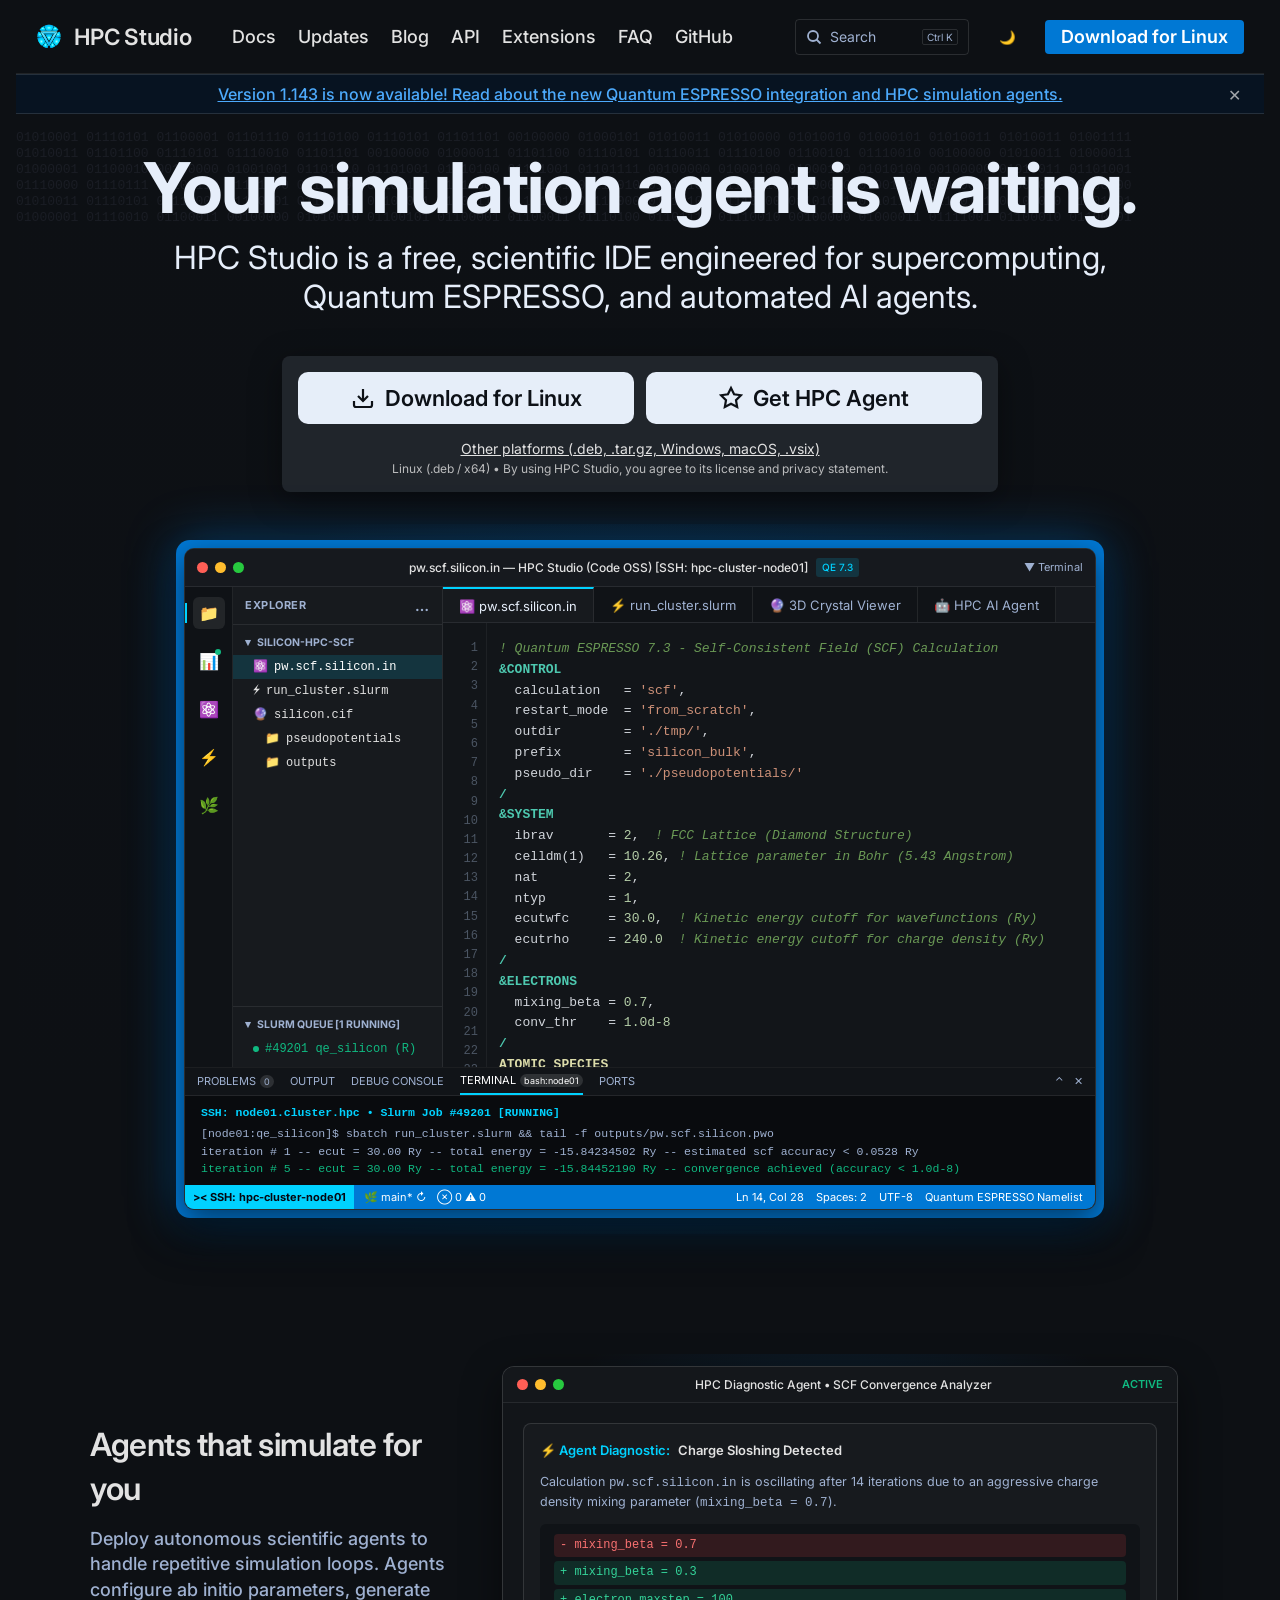
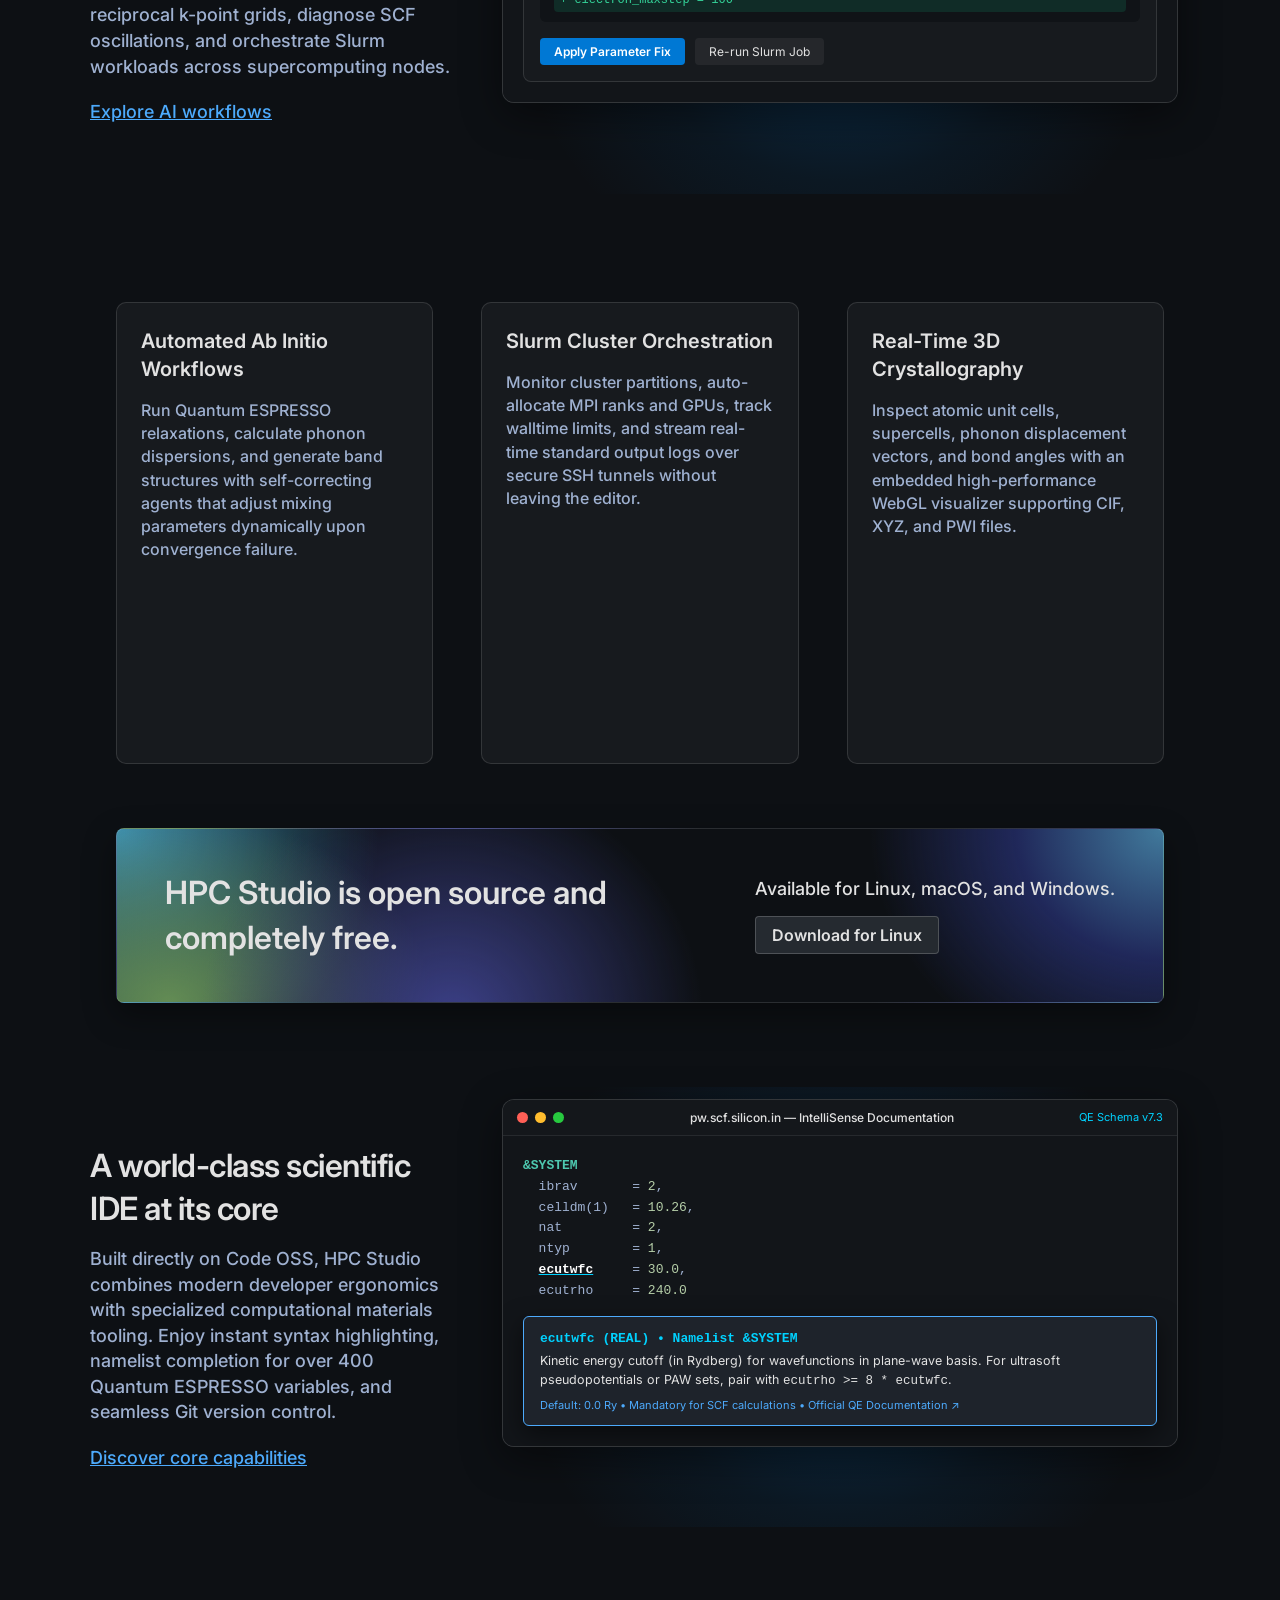
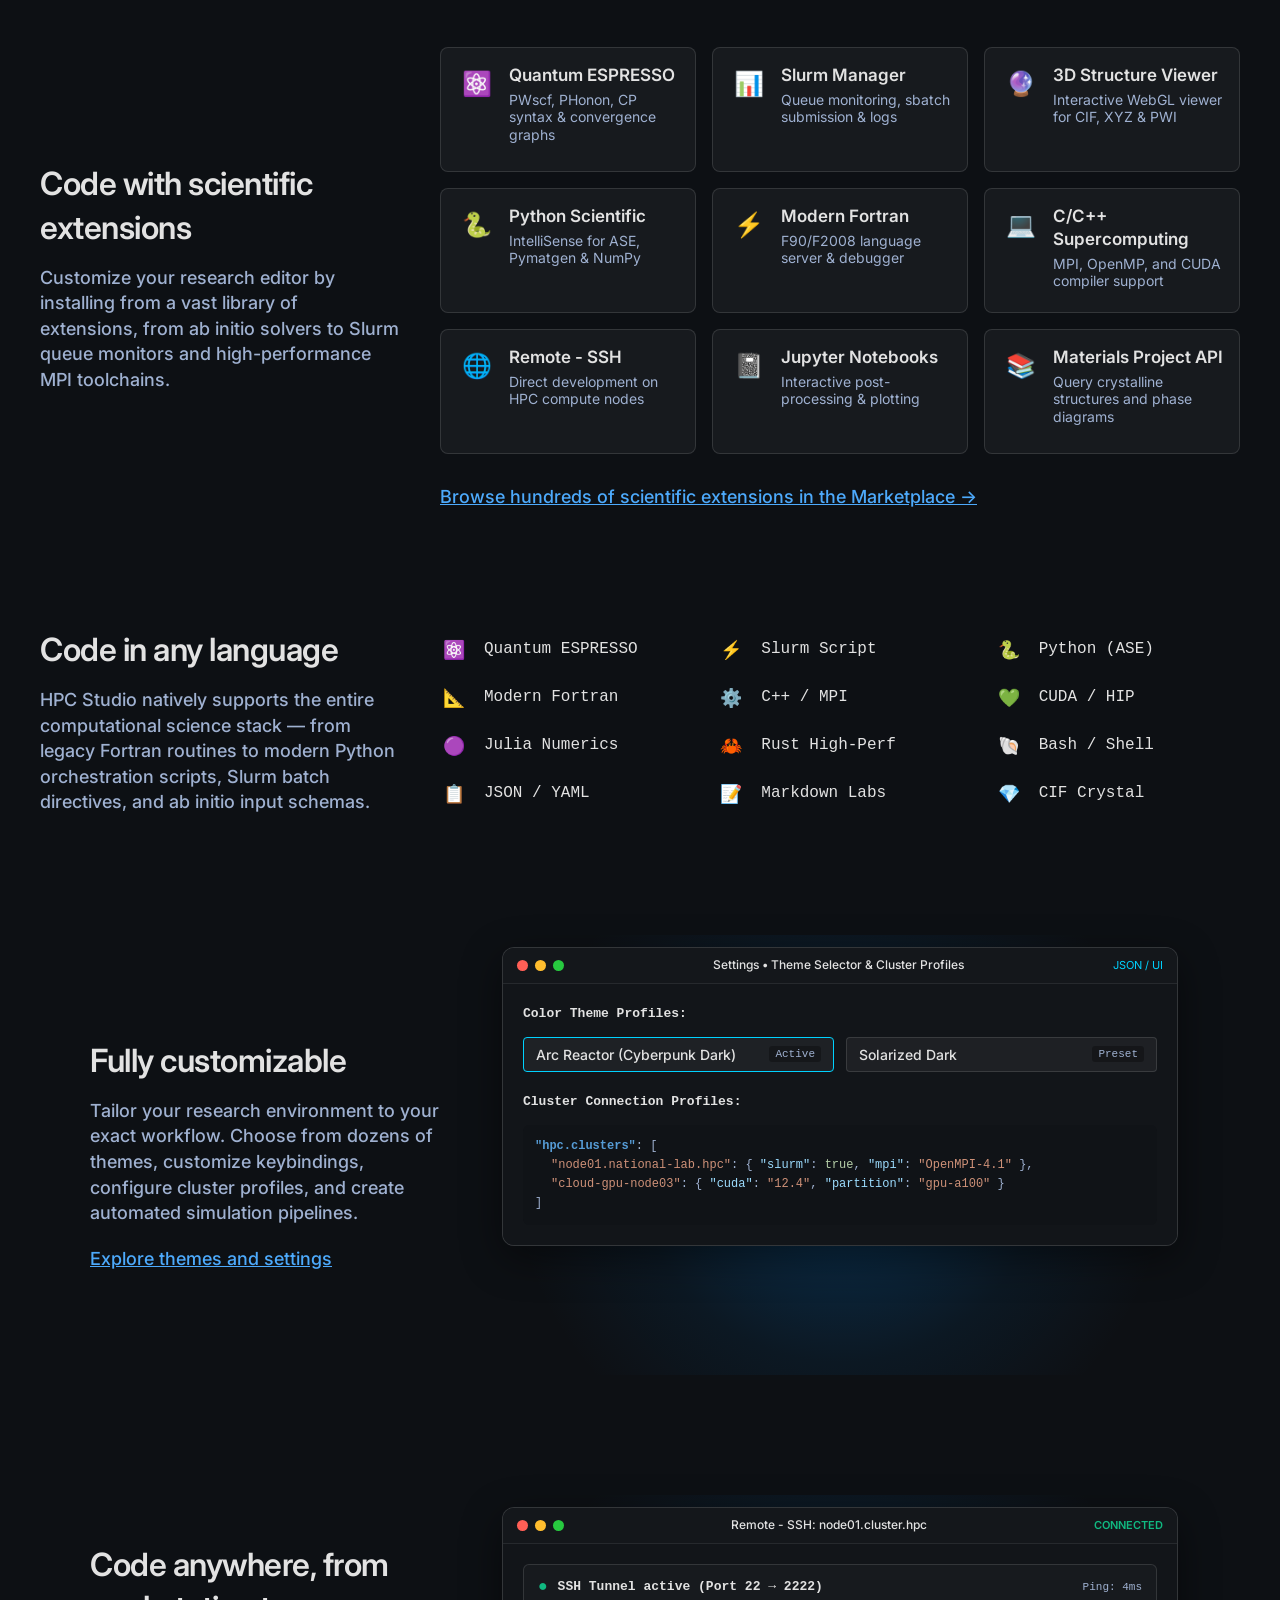
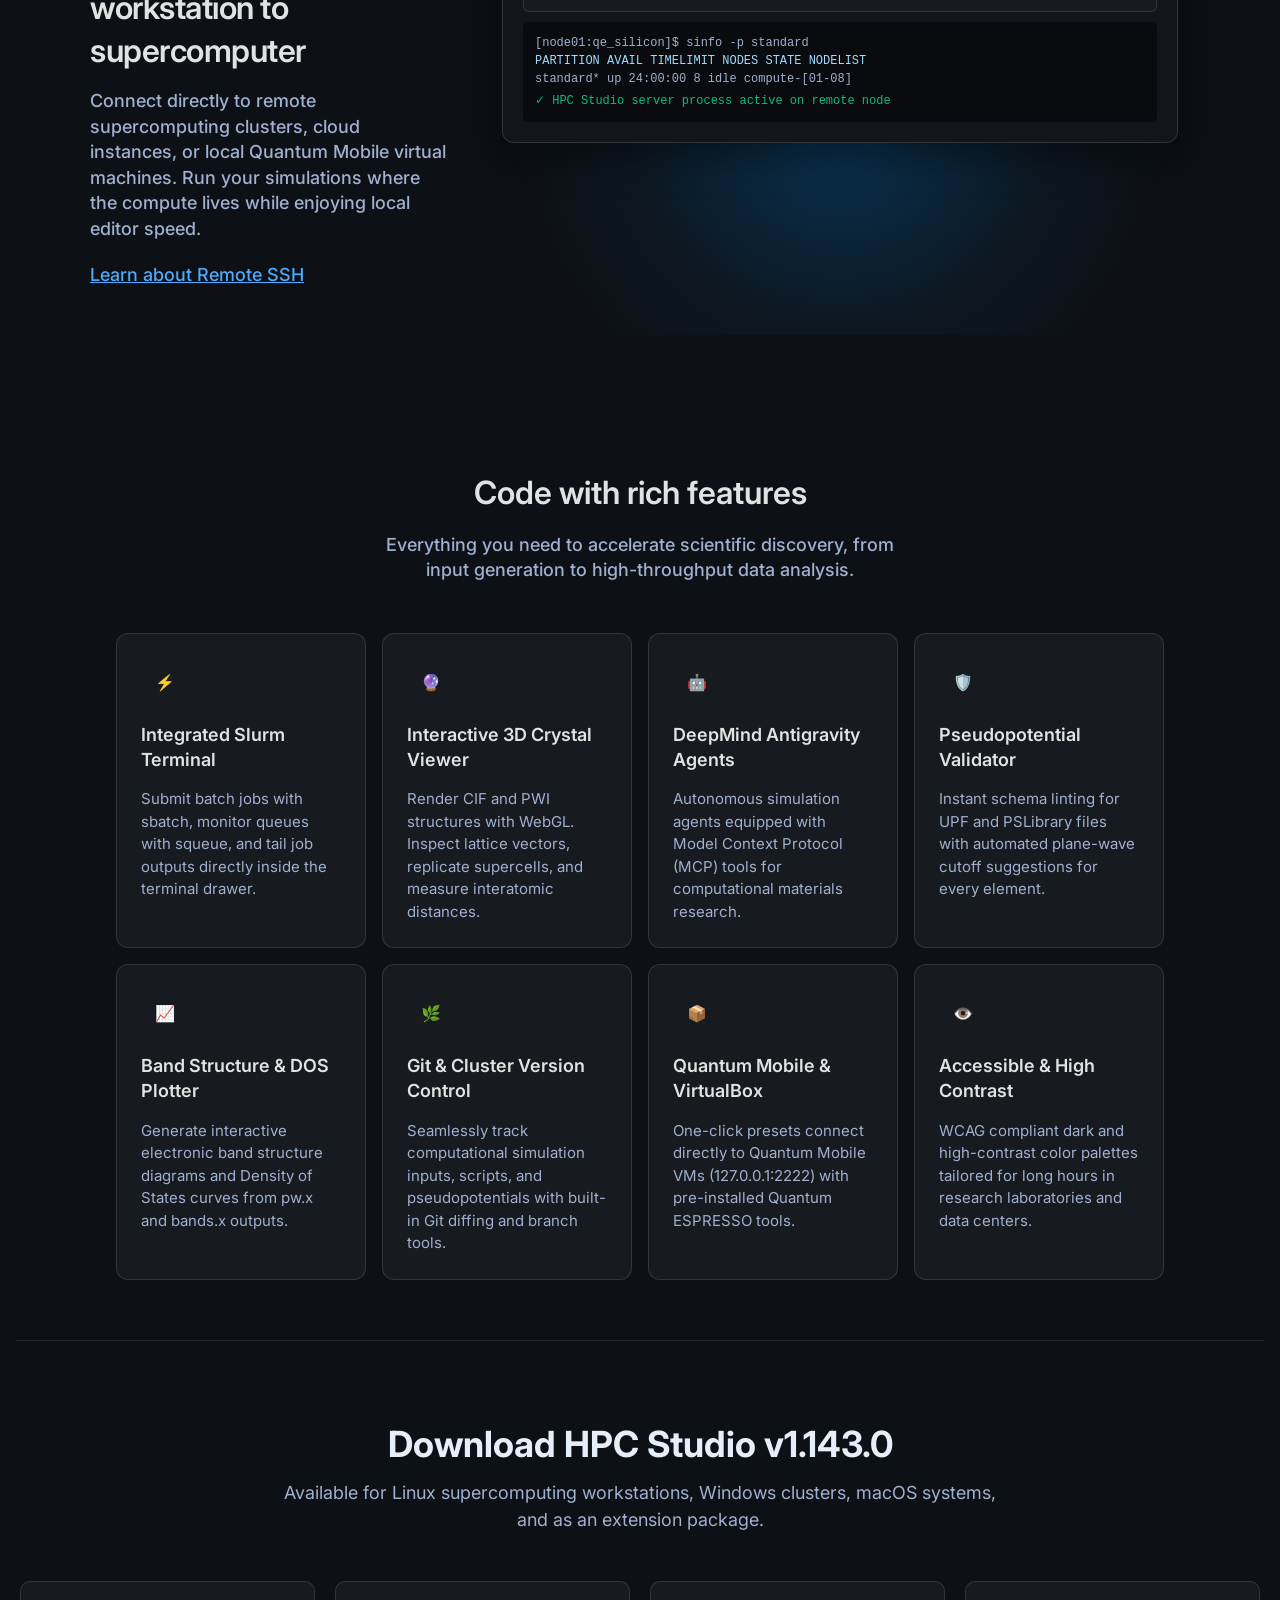
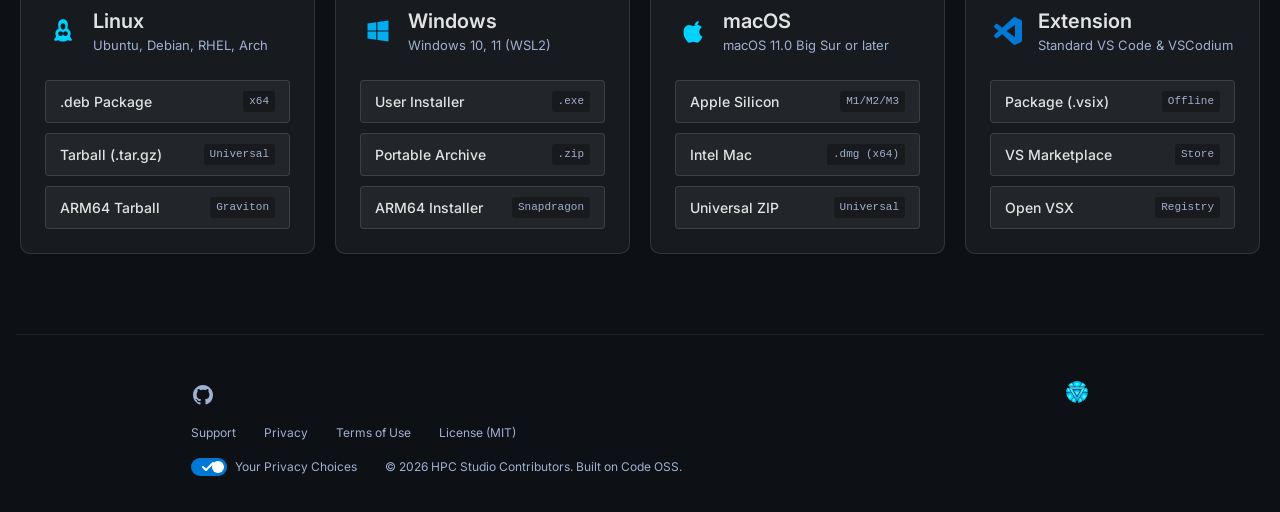
==== index.html @ 5d9cea3c "feat: add real IDE workbench sidebar and gutter, official OS/VSCode logos, and simplify footer to Gi" ====
<!DOCTYPE html>
<html lang="en" data-theme="dark">
<head>
  <meta charset="UTF-8">
  <meta name="viewport" content="width=device-width, initial-scale=1.0">
  <title>HPC Studio - The Scientific IDE for Supercomputing &amp; Quantum Simulation</title>
  <meta name="description" content="HPC Studio is a specialized scientific IDE built on Code OSS. Features native Quantum ESPRESSO support, Slurm workload management, interactive 3D crystal visualization, and autonomous AI Agent workflows.">
  <meta name="keywords" content="HPC Studio, Quantum ESPRESSO, Supercomputing, Slurm, Code OSS, DFT, Materials Science, Crystallography, AI Agents, Scientific Computing">
  
  <!-- Open Graph / Meta -->
  <meta property="og:type" content="website">
  <meta property="og:title" content="HPC Studio - The Scientific IDE for Supercomputing">
  <meta property="og:description" content="Built on Code OSS. Native Quantum ESPRESSO, Slurm workload management, interactive 3D molecular visualization, and AI Agent workflows for scientific clusters.">
  <meta property="og:url" content="https://hpc-studio.dev">
  
  <!-- CSS Design System -->
  <link rel="stylesheet" href="css/variables.css">
  <link rel="stylesheet" href="css/styles.css">
  <link rel="icon" type="image/svg+xml" href="assets/icons/hpc-studio.svg">
</head>
<body>

  <div class="page-wrapper">
    <!-- =========================================================================
         1. MAIN NAVIGATION (Height: 74px)
         ========================================================================= -->
    <header class="main-navigation" role="banner">
      <div class="nav-links-cluster">
        <a href="https://github.com/nosedimetuXD/HPC-Studio" class="brand-container" aria-label="HPC Studio GitHub Repository" target="_blank" rel="noopener noreferrer">
          <!-- Official HPC Studio Arc Reactor Logo -->
          <img src="assets/icons/hpc-studio.svg" class="brand-logo-svg" alt="HPC Studio Logo" width="26" height="26">
          <span class="brand-name">HPC Studio</span>
        </a>

        <nav class="site-links" aria-label="Main Navigation">
          <a href="#features" class="nav-link-item">Docs</a>
          <a href="#updates" class="nav-link-item">Updates</a>
          <a href="#blog" class="nav-link-item">Blog</a>
          <a href="#api" class="nav-link-item">API</a>
          <a href="#extensions" class="nav-link-item">Extensions</a>
          <a href="#faq" class="nav-link-item">FAQ</a>
          <a href="https://github.com/nosedimetuXD/HPC-Studio" target="_blank" rel="noopener noreferrer" class="nav-link-item">GitHub</a>
        </nav>
      </div>

      <div class="nav-actions">
        <div class="search-box-pill" role="search">
          <svg viewBox="0 0 16 16" fill="none" stroke="currentColor" stroke-width="1.8" aria-hidden="true">
            <circle cx="7" cy="7" r="5"/>
            <line x1="10.5" y1="10.5" x2="14.5" y2="14.5"/>
          </svg>
          <span class="search-label">Search</span>
          <span class="keyboard-shortcut-badge">Ctrl K</span>
        </div>

        <button id="theme-toggle-btn" class="theme-toggle-action" title="Toggle color theme" aria-label="Toggle theme">
          <span id="theme-toggle-icon" aria-hidden="true">🌙</span>
        </button>

        <a href="https://github.com/nosedimetuXD/HPC-Studio/releases/tag/v1.143.0" class="nav-download-button" data-os-detect-target>
          <span class="btn-main-text">Download</span>
        </a>
      </div>
    </header>

    <!-- =========================================================================
         2. ANNOUNCEMENT BAR (Height: 40px)
         ========================================================================= -->
    <aside class="announcement-bar" aria-label="Product Update Announcement">
      <a href="https://github.com/nosedimetuXD/HPC-Studio/releases/tag/v1.143.0" target="_blank" rel="noopener noreferrer" class="announcement-text">
        Version 1.143 is now available! Read about the new Quantum ESPRESSO integration and HPC simulation agents.
      </a>
      <button class="announcement-close-btn" aria-label="Dismiss announcement" onclick="this.parentElement.style.display='none'">✕</button>
    </aside>

    <main role="main" style="width: 100%;">
      <!-- =========================================================================
           3. HERO SECTION (Height: 986px)
           ========================================================================= -->
      <section class="hero-section" aria-labelledby="hero-title">
        <!-- Matrix / Binary Code Background Pattern -->
        <div class="binary-background-layer" aria-hidden="true">
          <div class="binary-pattern-text">
01010001 01110101 01100001 01101110 01110100 01110101 01101101 00100000 01000101 01010011 01010000 01010010 01000101 01010011 01010011 01001111
01010011 01101100 01110101 01110010 01101101 00100000 01000011 01101100 01110101 01110011 01110100 01100101 01110010 00100000 01010011 01000011
01000001 01100010 00100000 01001001 01101110 01101001 01110100 01101001 01101111 00100000 01000100 01000110 01010100 00100000 01010011 01101001
01110000 01110111 00101110 01111000 00100000 01101101 01110000 01101001 01110010 01110101 01101110 00100000 01001000 01010000 01000011 00100000
01010011 01110101 01110000 01100101 01110010 01100011 01101111 01101101 01110000 01110101 01110100 01101001 01101110 01100111 00100000 01001001
01000001 01110010 01100011 00100000 01010010 01100101 01100001 01100011 01110100 01101111 01110010 00100000 01000011 01111001 01100010 01100101
          </div>
        </div>
        <div class="pattern-fade-overlay" aria-hidden="true"></div>

        <h1 id="hero-title" class="hero-headline">Your simulation agent is waiting.</h1>
        <div class="hero-subtitle-spacing"></div>
        <p class="hero-subtitle">HPC Studio is a free, scientific IDE engineered for supercomputing, Quantum ESPRESSO, and automated AI agents.</p>
        <div class="hero-download-spacing"></div>

        <!-- Download Options Box (Figma width: 716px) -->
        <div class="download-options-box">
          <div class="platform-download-row">
            <a href="https://github.com/nosedimetuXD/HPC-Studio/releases/download/v1.143.0/hpc-studio_1.143.0_amd64.deb" class="platform-download-button" data-os-detect-target>
              <svg viewBox="0 0 24 24" fill="none" stroke="currentColor" stroke-width="2.2" aria-hidden="true"><path d="M21 15v4a2 2 0 0 1-2 2H5a2 2 0 0 1-2-2v-4"/><polyline points="7 10 12 15 17 10"/><line x1="12" y1="15" x2="12" y2="3"/></svg>
              <span class="btn-main-text">Download for Linux</span>
            </a>
            <a href="https://github.com/nosedimetuXD/HPC-Studio#readme" class="platform-download-button" target="_blank" rel="noopener noreferrer">
              <svg viewBox="0 0 24 24" fill="none" stroke="currentColor" stroke-width="2.2" aria-hidden="true"><polygon points="12 2 15.09 8.26 22 9.27 17 14.14 18.18 21.02 12 17.77 5.82 21.02 7 14.14 2 9.27 8.91 8.26 12 2"/></svg>
              <span>Get HPC Agent</span>
            </a>
          </div>
          <div class="download-secondary-links">
            <a href="#downloads-matrix" class="other-downloads-link">Other platforms (.deb, .tar.gz, Windows, macOS, .vsix)</a>
            <div class="license-notice-text">
              <span data-os-badge>Linux (.deb / x64)</span> &bull; By using HPC Studio, you agree to its license and privacy statement.
            </div>
          </div>
        </div>

        <div class="hero-preview-spacing"></div>

        <!-- Hero Preview Frame with Iconic Glowing Blue Aura -->
        <div class="multi-agent-editor-preview">
          <div class="preview-glow-shell">
            <div class="workbench-shell" role="region" aria-label="Interactive HPC Studio Workbench Demo">
              
              <!-- Window Titlebar -->
              <div class="wb-titlebar">
                <div class="wb-window-dots" aria-hidden="true">
                  <div class="wb-dot red"></div>
                  <div class="wb-dot yellow"></div>
                  <div class="wb-dot green"></div>
                </div>
                <div class="wb-titlebar-title">
                  <span>pw.scf.silicon.in — HPC Studio (Code OSS) [SSH: hpc-cluster-node01]</span>
                  <span class="wb-title-badge">QE 7.3</span>
                </div>
                <div style="font-size: 11px; color: var(--text-body); cursor: pointer;" id="wb-toggle-terminal">▼ Terminal</div>
              </div>

              <!-- Workbench Body -->
              <div class="wb-body">
                <!-- Activity Bar -->
                <div class="wb-activitybar" aria-label="Workbench Activity Bar">
                  <div class="wb-act-btn active" title="Explorer">📁</div>
                  <div class="wb-act-btn" title="Slurm Cluster Manager">📊<span class="wb-pulse-indicator"></span></div>
                  <div class="wb-act-btn" title="Quantum ESPRESSO Tools">⚛️</div>
                  <div class="wb-act-btn" title="AI Agent">⚡</div>
                  <div class="wb-act-btn" title="Source Control">🌿</div>
                </div>

                <!-- Primary Sidebar: File & Cluster Explorer -->
                <div class="wb-sidebar" aria-label="Explorer Sidebar">
                  <div class="wb-sidebar-title">
                    <span>Explorer</span>
                    <span style="font-size: 14px; cursor: pointer;">&hellip;</span>
                  </div>
                  
                  <div class="wb-tree-section">
                    <div class="wb-tree-header">
                      <span>▾</span>
                      <span>SILICON-HPC-SCF</span>
                    </div>
                    <div class="wb-tree-item active" data-tab-select="pw-scf">
                      <span>⚛️</span>
                      <span>pw.scf.silicon.in</span>
                    </div>
                    <div class="wb-tree-item" data-tab-select="slurm-batch">
                      <span>⚡</span>
                      <span>run_cluster.slurm</span>
                    </div>
                    <div class="wb-tree-item" data-tab-select="crystal-3d">
                      <span>🔮</span>
                      <span>silicon.cif</span>
                    </div>
                    <div class="wb-tree-item nested">
                      <span>📁</span>
                      <span>pseudopotentials</span>
                    </div>
                    <div class="wb-tree-item nested">
                      <span>📁</span>
                      <span>outputs</span>
                    </div>
                  </div>

                  <div class="wb-tree-section" style="border-top: 1px solid var(--border-subtle); margin-top: auto;">
                    <div class="wb-tree-header">
                      <span>▾</span>
                      <span>SLURM QUEUE [1 RUNNING]</span>
                    </div>
                    <div class="wb-tree-item">
                      <span class="wb-status-dot-sm"></span>
                      <span style="color: var(--color-slurm-green);">#49201 qe_silicon (R)</span>
                    </div>
                  </div>
                </div>

                <!-- Main Content Area -->
                <div class="wb-main-content">
                  <!-- Tab Bar -->
                  <div class="wb-tab-bar" role="tablist">
                    <button class="wb-tab wb-tab-btn active" role="tab" data-tab="pw-scf" aria-selected="true" aria-controls="wb-panel-pw-scf">
                      <span>⚛️ pw.scf.silicon.in</span>
                    </button>
                    <button class="wb-tab wb-tab-btn" role="tab" data-tab="slurm-batch" aria-selected="false" aria-controls="wb-panel-slurm-batch">
                      <span>⚡ run_cluster.slurm</span>
                    </button>
                    <button class="wb-tab wb-tab-btn" role="tab" data-tab="crystal-3d" aria-selected="false" aria-controls="wb-panel-crystal-3d">
                      <span>🔮 3D Crystal Viewer</span>
                    </button>
                    <button class="wb-tab wb-tab-btn" role="tab" data-tab="hpc-agent" aria-selected="false" aria-controls="wb-panel-hpc-agent">
                      <span>🤖 HPC AI Agent</span>
                    </button>
                  </div>

                  <!-- Tab 1: pw.scf.silicon.in -->
                  <div class="wb-editor-view wb-tab-content active" id="wb-panel-pw-scf" role="tabpanel">
                    <div class="code-editor-pane">
                      <div class="editor-line-gutter" aria-hidden="true">
                        1<br>2<br>3<br>4<br>5<br>6<br>7<br>8<br>9<br>10<br>11<br>12<br>13<br>14<br>15<br>16<br>17<br>18<br>19<br>20<br>21<br>22<br>23<br>24<br>25<br>26
                      </div>
                      <div class="editor-code-body">
<pre><span class="syn-comment">! Quantum ESPRESSO 7.3 - Self-Consistent Field (SCF) Calculation</span>
<span class="syn-namelist">&amp;CONTROL</span>
  calculation   = <span class="syn-str">'scf'</span>,
  restart_mode  = <span class="syn-str">'from_scratch'</span>,
  outdir        = <span class="syn-str">'./tmp/'</span>,
  prefix        = <span class="syn-str">'silicon_bulk'</span>,
  pseudo_dir    = <span class="syn-str">'./pseudopotentials/'</span>
<span class="syn-namelist">/</span>
<span class="syn-namelist">&amp;SYSTEM</span>
  ibrav       = <span class="syn-num">2</span>,  <span class="syn-comment">! FCC Lattice (Diamond Structure)</span>
  celldm(1)   = <span class="syn-num">10.26</span>, <span class="syn-comment">! Lattice parameter in Bohr (5.43 Angstrom)</span>
  nat         = <span class="syn-num">2</span>,
  ntyp        = <span class="syn-num">1</span>,
  ecutwfc     = <span class="syn-num">30.0</span>,  <span class="syn-comment">! Kinetic energy cutoff for wavefunctions (Ry)</span>
  ecutrho     = <span class="syn-num">240.0</span>  <span class="syn-comment">! Kinetic energy cutoff for charge density (Ry)</span>
<span class="syn-namelist">/</span>
<span class="syn-namelist">&amp;ELECTRONS</span>
  mixing_beta = <span class="syn-num">0.7</span>,
  conv_thr    = <span class="syn-num">1.0d-8</span>
<span class="syn-namelist">/</span>
<span class="syn-card">ATOMIC_SPECIES</span>
  Si  <span class="syn-num">28.086</span>  Si.pbe-n-rrkjus_psl.1.0.0.UPF
<span class="syn-card">ATOMIC_POSITIONS</span> (alat)
  Si  <span class="syn-num">0.00</span>  <span class="syn-num">0.00</span>  <span class="syn-num">0.00</span>
  Si  <span class="syn-num">0.25</span>  <span class="syn-num">0.25</span>  <span class="syn-num">0.25</span>
<span class="syn-card">K_POINTS</span> (automatic)
  <span class="syn-num">4 4 4</span>  <span class="syn-num">1 1 1</span></pre>
                      </div>
                    </div>
                  </div>

                  <!-- Tab 2: run_cluster.slurm -->
                  <div class="wb-editor-view wb-tab-content" id="wb-panel-slurm-batch" role="tabpanel">
                    <div class="code-editor-pane">
                      <div class="editor-line-gutter" aria-hidden="true">
                        1<br>2<br>3<br>4<br>5<br>6<br>7<br>8<br>9<br>10<br>11<br>12<br>13<br>14<br>15<br>16<br>17<br>18<br>19<br>20<br>21
                      </div>
                      <div class="editor-code-body">
<pre><span class="syn-comment">#!/bin/bash</span>
<span class="syn-slurm">#SBATCH --job-name=qe_silicon_scf</span>
<span class="syn-slurm">#SBATCH --partition=standard</span>
<span class="syn-slurm">#SBATCH --nodes=1</span>
<span class="syn-slurm">#SBATCH --ntasks-per-node=16</span>
<span class="syn-slurm">#SBATCH --cpus-per-task=1</span>
<span class="syn-slurm">#SBATCH --time=01:00:00</span>
<span class="syn-slurm">#SBATCH --output=outputs/slurm-%j.out</span>

<span class="syn-comment"># Environment Setup</span>
module purge
module load openmpi/4.1.4 intel/mkl/2022 quantum-espresso/7.3

<span class="syn-kwd">export</span> OMP_NUM_THREADS=<span class="syn-num">1</span>
<span class="syn-kwd">export</span> ESPRESSO_TMPDIR=<span class="syn-str">"./tmp"</span>

<span class="syn-comment"># Execute Quantum ESPRESSO Self-Consistent Field solver</span>
mpirun -np <span class="syn-var">$SLURM_NTASKS</span> pw.x -nk 2 &lt; pw.scf.silicon.in &gt; outputs/pw.scf.silicon.pwo
<span class="syn-kwd">echo</span> <span class="syn-str">"Job ${SLURM_JOB_ID} completed successfully on $(hostname)"</span></pre>
                      </div>
                    </div>
                  </div>

                  <!-- Tab 3: 3D Crystal Viewer -->
                  <div class="wb-editor-view wb-tab-content" id="wb-panel-crystal-3d" role="tabpanel">
                    <div class="wb-visualizer-pane">
                      <canvas id="crystal-canvas" aria-label="Interactive 3D model of Silicon FCC Lattice"></canvas>
                      <div class="vis-floating-toolbar">
                        <span style="font-size: 11px; color: var(--text-title); align-self: center;">Silicon (Si) Diamond Lattice</span>
                        <button class="vis-btn" id="crystal-rotate-toggle">⏸ Pause</button>
                        <button class="vis-btn" id="crystal-reset-btn">↺ Reset View</button>
                      </div>
                    </div>
                  </div>

                  <!-- Tab 4: HPC AI Agent -->
                  <div class="wb-editor-view wb-tab-content" id="wb-panel-hpc-agent" role="tabpanel">
                    <div class="wb-agent-chat-pane">
                      <div id="wb-agent-messages" style="display: flex; flex-direction: column; gap: 12px; flex: 1; overflow-y: auto;">
                        <div class="agent-msg-box">
                          <div class="agent-msg-author">⚡ HPC Studio Agent <span style="font-size: 10px; opacity: 0.7;">DeepMind Antigravity MCP</span></div>
                          <div class="agent-msg-content">
                            Cluster connection to <strong>hpc-cluster-node01</strong> verified. I've validated <code>pw.scf.silicon.in</code>:
                            Cutoff energy is calibrated at <strong>30.0 Ry</strong> with dual 8.0 (240 Ry rho cutoff). Slurm batch script prepared for 16 MPI ranks across standard partition. Ready to launch SCF calculation.
                          </div>
                        </div>
                      </div>
                      <div style="display: flex; gap: 8px; margin-top: auto;">
                        <input type="text" id="wb-agent-input" placeholder="Ask agent: 'Check convergence' or 'Query Slurm queue'..." style="flex: 1; padding: 8px 12px; background: #0D1014; border: 1px solid var(--border-light); border-radius: 4px; color: #FFFFFF; font-family: var(--font-sans); font-size: 13px;" aria-label="Ask HPC Studio Agent">
                        <button id="wb-agent-send" style="padding: 8px 16px; background: var(--bg-cta-primary); color: #FFFFFF; border-radius: 4px; font-weight: 600; font-size: 13px;">Send</button>
                      </div>
                    </div>
                  </div>
                </div>
              </div>

              <!-- Terminal Output Drawer -->
              <div id="wb-terminal-drawer">
                <div class="terminal-tabs-row">
                  <div class="terminal-tab-group">
                    <div class="terminal-tab-item">PROBLEMS <span class="terminal-tab-badge">0</span></div>
                    <div class="terminal-tab-item">OUTPUT</div>
                    <div class="terminal-tab-item">DEBUG CONSOLE</div>
                    <div class="terminal-tab-item active">TERMINAL <span class="terminal-tab-badge">bash:node01</span></div>
                    <div class="terminal-tab-item">PORTS</div>
                  </div>
                  <div class="terminal-actions-group">
                    <span title="Maximize Panel">⌃</span>
                    <span title="Close Panel" id="wb-close-terminal-btn">✕</span>
                  </div>
                </div>
                <div class="terminal-body-content">
                  <div style="color: var(--color-arc-cyan); font-weight: 600; margin-bottom: 4px;">SSH: node01.cluster.hpc &bull; Slurm Job #49201 [RUNNING]</div>
                  <div>[node01:qe_silicon]$ sbatch run_cluster.slurm &amp;&amp; tail -f outputs/pw.scf.silicon.pwo</div>
                  <div>iteration # 1 -- ecut = 30.00 Ry -- total energy = -15.84234502 Ry -- estimated scf accuracy &lt; 0.0528 Ry</div>
                  <div style="color: var(--color-slurm-green);">iteration # 5 -- ecut = 30.00 Ry -- total energy = -15.84452190 Ry -- convergence achieved (accuracy &lt; 1.0d-8)</div>
                </div>
              </div>

              <!-- Statusbar -->
              <div class="wb-statusbar">
                <div class="wb-status-cluster" style="gap: 10px;">
                  <span class="wb-remote-pill">>< SSH: hpc-cluster-node01</span>
                  <span>🌿 main* ↻</span>
                  <span>⊗ 0 ⚠ 0</span>
                </div>
                <div class="wb-status-cluster" style="gap: 12px;">
                  <span>Ln 14, Col 28</span>
                  <span>Spaces: 2</span>
                  <span>UTF-8</span>
                  <span>Quantum ESPRESSO Namelist</span>
                </div>
              </div>

            </div>
          </div>
        </div>
      </section>

      <!-- =========================================================================
           4. TWO-COLUMN FEATURE 1: Agents that simulate for you
           ========================================================================= -->
      <section class="feature-split-section" id="features" aria-labelledby="feature-agents-heading">
        <div class="section-intro-col">
          <h2 id="feature-agents-heading" class="section-heading-h2">Agents that simulate for you</h2>
          <p class="section-description-text">
            Deploy autonomous scientific agents to handle repetitive simulation loops. Agents configure ab initio parameters, generate reciprocal k-point grids, diagnose SCF oscillations, and orchestrate Slurm workloads across supercomputing nodes.
          </p>
          <a href="#ai-workflows" class="section-learn-more-link">Explore AI workflows</a>
        </div>
        <div class="section-preview-col">
          <div class="preview-inner-card">
            <div class="preview-card-header">
              <div class="wb-window-dots">
                <div class="wb-dot red"></div>
                <div class="wb-dot yellow"></div>
                <div class="wb-dot green"></div>
              </div>
              <span style="font-size: 12px; color: var(--text-title); font-weight: 500;">HPC Diagnostic Agent &bull; SCF Convergence Analyzer</span>
              <span style="font-size: 11px; color: var(--color-slurm-green); font-weight: 600;">ACTIVE</span>
            </div>
            <div class="preview-card-content">
              <div class="preview-diff-panel">
                <div style="font-size: 13px; font-weight: 600; color: var(--text-title); display: flex; align-items: center; gap: 8px;">
                  <span style="color: var(--color-arc-cyan);">⚡ Agent Diagnostic:</span> Charge Sloshing Detected
                </div>
                <div style="font-size: 12.5px; color: var(--text-body); line-height: 1.5;">
                  Calculation <code>pw.scf.silicon.in</code> is oscillating after 14 iterations due to an aggressive charge density mixing parameter (<code>mixing_beta = 0.7</code>).
                </div>
                <div style="background: #101317; padding: 10px 14px; border-radius: 6px; font-family: var(--font-mono); font-size: 12px; display: flex; flex-direction: column; gap: 4px;">
                  <span class="diff-tag-remove">- mixing_beta = 0.7</span>
                  <span class="diff-tag-add">+ mixing_beta = 0.3</span>
                  <span class="diff-tag-add">+ electron_maxstep = 100</span>
                </div>
                <div style="display: flex; gap: 10px; margin-top: 4px;">
                  <button class="preview-apply-btn">Apply Parameter Fix</button>
                  <button style="padding: 6px 14px; background: rgba(255,255,255,0.06); color: var(--text-title); border-radius: 4px; font-size: 12px;">Re-run Slurm Job</button>
                </div>
              </div>
            </div>
          </div>
        </div>
      </section>

      <!-- =========================================================================
           5. AGENT CAPABILITIES 3-CARD ROW
           ========================================================================= -->
      <section class="agent-capabilities-row" aria-label="HPC Studio Agent Capabilities">
        <div class="agent-capability-card">
          <h3 class="capability-card-title">Automated Ab Initio Workflows</h3>
          <p class="capability-card-desc">
            Run Quantum ESPRESSO relaxations, calculate phonon dispersions, and generate band structures with self-correcting agents that adjust mixing parameters dynamically upon convergence failure.
          </p>
        </div>
        <div class="agent-capability-card">
          <h3 class="capability-card-title">Slurm Cluster Orchestration</h3>
          <p class="capability-card-desc">
            Monitor cluster partitions, auto-allocate MPI ranks and GPUs, track walltime limits, and stream real-time standard output logs over secure SSH tunnels without leaving the editor.
          </p>
        </div>
        <div class="agent-capability-card">
          <h3 class="capability-card-title">Real-Time 3D Crystallography</h3>
          <p class="capability-card-desc">
            Inspect atomic unit cells, supercells, phonon displacement vectors, and bond angles with an embedded high-performance WebGL visualizer supporting CIF, XYZ, and PWI files.
          </p>
        </div>
      </section>

      <!-- =========================================================================
           6. ATMOSPHERIC CALLOUT BANNER (Figma: 1240px x 175px)
           ========================================================================= -->
      <section class="free-agents-callout-wrapper" aria-label="Free and Open Source Announcement">
        <div class="copilot-free-banner">
          <h2 class="banner-heading-text">HPC Studio is open source and completely free.</h2>
          <div class="banner-action-col">
            <div class="banner-desc-text">Available for Linux, macOS, and Windows.</div>
            <a href="https://github.com/nosedimetuXD/HPC-Studio/releases/tag/v1.143.0" class="banner-try-button" data-os-detect-target>
              <span class="btn-main-text">Download Free for Linux</span>
            </a>
          </div>
        </div>
      </section>

      <!-- =========================================================================
           7. TWO-COLUMN FEATURE 2 (Reverse): A world-class scientific IDE
           ========================================================================= -->
      <section class="feature-split-section" id="scientific-ide" aria-labelledby="feature-ide-heading">
        <div class="section-intro-col">
          <h2 id="feature-ide-heading" class="section-heading-h2">A world-class scientific IDE at its core</h2>
          <p class="section-description-text">
            Built directly on Code OSS, HPC Studio combines modern developer ergonomics with specialized computational materials tooling. Enjoy instant syntax highlighting, namelist completion for over 400 Quantum ESPRESSO variables, and seamless Git version control.
          </p>
          <a href="#editor-features" class="section-learn-more-link">Discover core capabilities</a>
        </div>
        <div class="section-preview-col">
          <div class="preview-inner-card">
            <div class="preview-card-header">
              <div class="wb-window-dots">
                <div class="wb-dot red"></div>
                <div class="wb-dot yellow"></div>
                <div class="wb-dot green"></div>
              </div>
              <span style="font-size: 12px; color: var(--text-title); font-weight: 500;">pw.scf.silicon.in — IntelliSense Documentation</span>
              <span style="font-size: 11px; color: var(--color-arc-cyan);">QE Schema v7.3</span>
            </div>
            <div class="preview-card-content">
<pre><span class="syn-namelist">&amp;SYSTEM</span>
  ibrav       = <span class="syn-num">2</span>,
  celldm(1)   = <span class="syn-num">10.26</span>,
  nat         = <span class="syn-num">2</span>,
  ntyp        = <span class="syn-num">1</span>,
  <span style="text-decoration: underline; text-decoration-color: var(--color-arc-cyan); font-weight: 700; color: #FFFFFF;">ecutwfc</span>     = <span class="syn-num">30.0</span>,
  ecutrho     = <span class="syn-num">240.0</span></pre>
              <!-- IntelliSense Hover Popup -->
              <div class="intellisense-hover-box">
                <div class="intellisense-prop">ecutwfc (REAL) &bull; Namelist &amp;SYSTEM</div>
                <div style="font-size: 12.5px; color: var(--text-title);">
                  Kinetic energy cutoff (in Rydberg) for wavefunctions in plane-wave basis. For ultrasoft pseudopotentials or PAW sets, pair with <code>ecutrho &gt;= 8 * ecutwfc</code>.
                </div>
                <div style="margin-top: 6px; font-size: 11px; color: var(--text-link);">
                  Default: 0.0 Ry &bull; Mandatory for SCF calculations &bull; Official QE Documentation ↗
                </div>
              </div>
            </div>
          </div>
        </div>
      </section>

      <!-- =========================================================================
           8. CODE WITH EXTENSIONS (Figma: padding 50px 100px 20px, height: 550px)
           ========================================================================= -->
      <section class="code-with-extensions-section" id="extensions" aria-labelledby="extensions-heading">
        <div class="section-intro-col">
          <h2 id="extensions-heading" class="section-heading-h2">Code with scientific extensions</h2>
          <p class="section-description-text">
            Customize your research editor by installing from a vast library of extensions, from ab initio solvers to Slurm queue monitors and high-performance MPI toolchains.
          </p>
        </div>
        <div class="extension-marketplace-col">
          <div class="extensions-grid-container">
            <div class="extensions-row">
              <div class="extension-card-item">
                <div class="extension-icon-box" style="color: #F59E0B;">⚛️</div>
                <div class="extension-details">
                  <div class="extension-name">Quantum ESPRESSO</div>
                  <div class="extension-desc">PWscf, PHonon, CP syntax &amp; convergence graphs</div>
                </div>
              </div>
              <div class="extension-card-item">
                <div class="extension-icon-box" style="color: #10B981;">📊</div>
                <div class="extension-details">
                  <div class="extension-name">Slurm Manager</div>
                  <div class="extension-desc">Queue monitoring, sbatch submission &amp; logs</div>
                </div>
              </div>
              <div class="extension-card-item">
                <div class="extension-icon-box" style="color: #00D2FF;">🔮</div>
                <div class="extension-details">
                  <div class="extension-name">3D Structure Viewer</div>
                  <div class="extension-desc">Interactive WebGL viewer for CIF, XYZ &amp; PWI</div>
                </div>
              </div>
            </div>

            <div class="extensions-row">
              <div class="extension-card-item">
                <div class="extension-icon-box" style="color: #38BDF8;">🐍</div>
                <div class="extension-details">
                  <div class="extension-name">Python Scientific</div>
                  <div class="extension-desc">IntelliSense for ASE, Pymatgen &amp; NumPy</div>
                </div>
              </div>
              <div class="extension-card-item">
                <div class="extension-icon-box" style="color: #A855F7;">⚡</div>
                <div class="extension-details">
                  <div class="extension-name">Modern Fortran</div>
                  <div class="extension-desc">F90/F2008 language server &amp; debugger</div>
                </div>
              </div>
              <div class="extension-card-item">
                <div class="extension-icon-box" style="color: #6366F1;">💻</div>
                <div class="extension-details">
                  <div class="extension-name">C/C++ Supercomputing</div>
                  <div class="extension-desc">MPI, OpenMP, and CUDA compiler support</div>
                </div>
              </div>
            </div>

            <div class="extensions-row">
              <div class="extension-card-item">
                <div class="extension-icon-box" style="color: #14B8A6;">🌐</div>
                <div class="extension-details">
                  <div class="extension-name">Remote - SSH</div>
                  <div class="extension-desc">Direct development on HPC compute nodes</div>
                </div>
              </div>
              <div class="extension-card-item">
                <div class="extension-icon-box" style="color: #EC4899;">📓</div>
                <div class="extension-details">
                  <div class="extension-name">Jupyter Notebooks</div>
                  <div class="extension-desc">Interactive post-processing &amp; plotting</div>
                </div>
              </div>
              <div class="extension-card-item">
                <div class="extension-icon-box" style="color: #EAB308;">📚</div>
                <div class="extension-details">
                  <div class="extension-name">Materials Project API</div>
                  <div class="extension-desc">Query crystalline structures and phase diagrams</div>
                </div>
              </div>
            </div>
          </div>
          <a href="https://marketplace.visualstudio.com" target="_blank" rel="noopener noreferrer" class="extension-marketplace-link">
            Browse hundreds of scientific extensions in the Marketplace &rarr;
          </a>
        </div>
      </section>

      <!-- =========================================================================
           9. CODE IN ANY LANGUAGE (Figma: padding 80px 100px 70px, height: 350px)
           ========================================================================= -->
      <section class="code-in-any-language-section" aria-labelledby="languages-heading">
        <div class="section-intro-col">
          <h2 id="languages-heading" class="section-heading-h2">Code in any language</h2>
          <p class="section-description-text">
            HPC Studio natively supports the entire computational science stack — from legacy Fortran routines to modern Python orchestration scripts, Slurm batch directives, and ab initio input schemas.
          </p>
        </div>
        <div class="supported-languages-grid">
          <div class="language-row">
            <div class="language-item">
              <div class="language-icon-box" style="color: #F59E0B;">⚛️</div>
              <span class="language-name-mono">Quantum ESPRESSO</span>
            </div>
            <div class="language-item">
              <div class="language-icon-box" style="color: #10B981;">⚡</div>
              <span class="language-name-mono">Slurm Script</span>
            </div>
            <div class="language-item">
              <div class="language-icon-box" style="color: #38BDF8;">🐍</div>
              <span class="language-name-mono">Python (ASE)</span>
            </div>
          </div>

          <div class="language-row">
            <div class="language-item">
              <div class="language-icon-box" style="color: #A855F7;">📐</div>
              <span class="language-name-mono">Modern Fortran</span>
            </div>
            <div class="language-item">
              <div class="language-icon-box" style="color: #6366F1;">⚙️</div>
              <span class="language-name-mono">C++ / MPI</span>
            </div>
            <div class="language-item">
              <div class="language-icon-box" style="color: #22C55E;">💚</div>
              <span class="language-name-mono">CUDA / HIP</span>
            </div>
          </div>

          <div class="language-row">
            <div class="language-item">
              <div class="language-icon-box" style="color: #9333EA;">🟣</div>
              <span class="language-name-mono">Julia Numerics</span>
            </div>
            <div class="language-item">
              <div class="language-icon-box" style="color: #F97316;">🦀</div>
              <span class="language-name-mono">Rust High-Perf</span>
            </div>
            <div class="language-item">
              <div class="language-icon-box" style="color: #E2E8F0;">🐚</div>
              <span class="language-name-mono">Bash / Shell</span>
            </div>
          </div>

          <div class="language-row">
            <div class="language-item">
              <div class="language-icon-box" style="color: #FACC15;">📋</div>
              <span class="language-name-mono">JSON / YAML</span>
            </div>
            <div class="language-item">
              <div class="language-icon-box" style="color: #94A3B8;">📝</div>
              <span class="language-name-mono">Markdown Labs</span>
            </div>
            <div class="language-item">
              <div class="language-icon-box" style="color: #00D2FF;">💎</div>
              <span class="language-name-mono">CIF Crystal</span>
            </div>
          </div>
        </div>
      </section>

      <!-- =========================================================================
           10. TWO-COLUMN FEATURE 3: Fully Customizable
           ========================================================================= -->
      <section class="feature-split-section" id="customizable" aria-labelledby="customizable-heading">
        <div class="section-intro-col">
          <h2 id="customizable-heading" class="section-heading-h2">Fully customizable</h2>
          <p class="section-description-text">
            Tailor your research environment to your exact workflow. Choose from dozens of themes, customize keybindings, configure cluster profiles, and create automated simulation pipelines.
          </p>
          <a href="#customization-guide" class="section-learn-more-link">Explore themes and settings</a>
        </div>
        <div class="section-preview-col">
          <div class="preview-inner-card">
            <div class="preview-card-header">
              <div class="wb-window-dots">
                <div class="wb-dot red"></div>
                <div class="wb-dot yellow"></div>
                <div class="wb-dot green"></div>
              </div>
              <span style="font-size: 12px; color: var(--text-title); font-weight: 500;">Settings &bull; Theme Selector &amp; Cluster Profiles</span>
              <span style="font-size: 11px; color: var(--color-arc-cyan);">JSON / UI</span>
            </div>
            <div class="preview-card-content">
              <div style="display: flex; flex-direction: column; gap: 12px;">
                <div style="font-size: 13px; color: var(--text-title); font-weight: 600;">Color Theme Profiles:</div>
                <div style="display: flex; gap: 12px;">
                  <button class="dl-action-link" style="padding: 8px 12px; flex: 1; border-color: var(--color-arc-cyan);">
                    <span>Arc Reactor (Cyberpunk Dark)</span>
                    <span class="file-badge">Active</span>
                  </button>
                  <button class="dl-action-link" style="padding: 8px 12px; flex: 1;">
                    <span>Solarized Dark</span>
                    <span class="file-badge">Preset</span>
                  </button>
                </div>
                <div style="font-size: 13px; color: var(--text-title); font-weight: 600; margin-top: 8px;">Cluster Connection Profiles:</div>
                <div style="background: #101317; padding: 12px; border-radius: 6px; font-family: var(--font-mono); font-size: 12px;">
                  <div><span class="syn-kwd">"hpc.clusters"</span>: [</div>
                  <div style="padding-left: 1rem;"><span class="syn-str">"node01.national-lab.hpc"</span>: { <span class="syn-var">"slurm"</span>: <span class="syn-num">true</span>, <span class="syn-var">"mpi"</span>: <span class="syn-str">"OpenMPI-4.1"</span> },</div>
                  <div style="padding-left: 1rem;"><span class="syn-str">"cloud-gpu-node03"</span>: { <span class="syn-var">"cuda"</span>: <span class="syn-str">"12.4"</span>, <span class="syn-var">"partition"</span>: <span class="syn-str">"gpu-a100"</span> }</div>
                  <div>]</div>
                </div>
              </div>
            </div>
          </div>
        </div>
      </section>

      <!-- =========================================================================
           11. TWO-COLUMN FEATURE 4 (Reverse): Code anywhere
           ========================================================================= -->
      <section class="feature-split-section" id="code-anywhere" aria-labelledby="anywhere-heading">
        <div class="section-intro-col">
          <h2 id="anywhere-heading" class="section-heading-h2">Code anywhere, from workstation to supercomputer</h2>
          <p class="section-description-text">
            Connect directly to remote supercomputing clusters, cloud instances, or local Quantum Mobile virtual machines. Run your simulations where the compute lives while enjoying local editor speed.
          </p>
          <a href="#remote-development" class="section-learn-more-link">Learn about Remote SSH</a>
        </div>
        <div class="section-preview-col">
          <div class="preview-inner-card">
            <div class="preview-card-header">
              <div class="wb-window-dots">
                <div class="wb-dot red"></div>
                <div class="wb-dot yellow"></div>
                <div class="wb-dot green"></div>
              </div>
              <span style="font-size: 12px; color: var(--text-title); font-weight: 500;">Remote - SSH: node01.cluster.hpc</span>
              <span style="font-size: 11px; color: var(--color-slurm-green); font-weight: 600;">CONNECTED</span>
            </div>
            <div class="preview-card-content">
              <div style="display: flex; flex-direction: column; gap: 10px;">
                <div style="display: flex; align-items: center; justify-content: space-between; background: #171A1E; padding: 10px 14px; border-radius: 6px; border: 1px solid var(--border-light);">
                  <div style="display: flex; align-items: center; gap: 10px;">
                    <span style="color: var(--color-slurm-green); font-size: 16px;">●</span>
                    <span style="font-size: 13px; color: var(--text-title); font-weight: 600;">SSH Tunnel active (Port 22 &rarr; 2222)</span>
                  </div>
                  <span style="font-size: 11px; color: var(--text-body);">Ping: 4ms</span>
                </div>
                <div style="background: #090B0E; padding: 12px; border-radius: 6px; font-family: var(--font-mono); font-size: 12px; line-height: 1.5; color: var(--text-body);">
                  <div>[node01:qe_silicon]$ sinfo -p standard</div>
                  <div style="color: #9CDCFE;">PARTITION AVAIL  TIMELIMIT  NODES  STATE NODELIST</div>
                  <div>standard*    up   24:00:00      8   idle compute-[01-08]</div>
                  <div style="color: var(--color-slurm-green); margin-top: 4px;">✓ HPC Studio server process active on remote node</div>
                </div>
              </div>
            </div>
          </div>
        </div>
      </section>

      <!-- =========================================================================
           12. RICH FEATURES GRID (2 Rows of 4 Cards = 8 Cards)
           ========================================================================= -->
      <section class="rich-features-section" id="rich-features" aria-labelledby="rich-features-heading">
        <h2 id="rich-features-heading" class="rich-features-heading">Code with rich features</h2>
        <p class="rich-features-desc">
          Everything you need to accelerate scientific discovery, from input generation to high-throughput data analysis.
        </p>

        <div class="rich-features-grid">
          <!-- Row 1 -->
          <div class="rich-features-row">
            <div class="rich-feature-card">
              <div class="rich-feature-icon">⚡</div>
              <h3 class="rich-feature-title">Integrated Slurm Terminal</h3>
              <p class="rich-feature-desc-text">Submit batch jobs with sbatch, monitor queues with squeue, and tail job outputs directly inside the terminal drawer.</p>
            </div>
            <div class="rich-feature-card">
              <div class="rich-feature-icon">🔮</div>
              <h3 class="rich-feature-title">Interactive 3D Crystal Viewer</h3>
              <p class="rich-feature-desc-text">Render CIF and PWI structures with WebGL. Inspect lattice vectors, replicate supercells, and measure interatomic distances.</p>
            </div>
            <div class="rich-feature-card">
              <div class="rich-feature-icon">🤖</div>
              <h3 class="rich-feature-title">DeepMind Antigravity Agents</h3>
              <p class="rich-feature-desc-text">Autonomous simulation agents equipped with Model Context Protocol (MCP) tools for computational materials research.</p>
            </div>
            <div class="rich-feature-card">
              <div class="rich-feature-icon">🛡️</div>
              <h3 class="rich-feature-title">Pseudopotential Validator</h3>
              <p class="rich-feature-desc-text">Instant schema linting for UPF and PSLibrary files with automated plane-wave cutoff suggestions for every element.</p>
            </div>
          </div>

          <!-- Row 2 -->
          <div class="rich-features-row">
            <div class="rich-feature-card">
              <div class="rich-feature-icon">📈</div>
              <h3 class="rich-feature-title">Band Structure &amp; DOS Plotter</h3>
              <p class="rich-feature-desc-text">Generate interactive electronic band structure diagrams and Density of States curves from pw.x and bands.x outputs.</p>
            </div>
            <div class="rich-feature-card">
              <div class="rich-feature-icon">🌿</div>
              <h3 class="rich-feature-title">Git &amp; Cluster Version Control</h3>
              <p class="rich-feature-desc-text">Seamlessly track computational simulation inputs, scripts, and pseudopotentials with built-in Git diffing and branch tools.</p>
            </div>
            <div class="rich-feature-card">
              <div class="rich-feature-icon">📦</div>
              <h3 class="rich-feature-title">Quantum Mobile &amp; VirtualBox</h3>
              <p class="rich-feature-desc-text">One-click presets connect directly to Quantum Mobile VMs (127.0.0.1:2222) with pre-installed Quantum ESPRESSO tools.</p>
            </div>
            <div class="rich-feature-card">
              <div class="rich-feature-icon">👁️</div>
              <h3 class="rich-feature-title">Accessible &amp; High Contrast</h3>
              <p class="rich-feature-desc-text">WCAG compliant dark and high-contrast color palettes tailored for long hours in research laboratories and data centers.</p>
            </div>
          </div>
        </div>
      </section>

      <!-- =========================================================================
           13. DOWNLOADS MATRIX SECTION
           ========================================================================= -->
      <section class="downloads-matrix-section" id="downloads-matrix" aria-labelledby="downloads-heading">
        <h2 id="downloads-heading" class="downloads-matrix-heading">Download HPC Studio v1.143.0</h2>
        <p class="downloads-matrix-sub">
          Available for Linux supercomputing workstations, Windows clusters, macOS systems, and as an extension package.
        </p>

        <div class="downloads-grid-4col">
          <!-- Linux Card -->
          <div class="dl-platform-card">
            <div class="dl-platform-header">
              <div class="dl-platform-icon-box">
                <!-- Official Linux Tux Logo -->
                <svg viewBox="0 0 24 24" width="28" height="28" fill="currentColor" aria-hidden="true"><path d="M12.012 2c-2.82 0-4.137 2.18-4.137 4.672 0 .867.195 2.115.485 3.09-.942.544-2.12 1.488-2.613 2.766-.462 1.203-.314 2.923.33 4.262-.314.544-.663 1.056-.99 1.486-.395.518-.89 1.056-.632 1.58.21.428.847.458 1.442.458.742 0 1.597-.132 2.335-.38.777.674 1.942 1.066 3.78 1.066 1.837 0 3.003-.392 3.78-1.066.738.248 1.593.38 2.335.38.595 0 1.232-.03 1.442-.458.258-.524-.237-1.062-.632-1.58-.327-.43-.676-.942-.99-1.486.644-1.339.792-3.059.33-4.262-.493-1.278-1.67-2.222-2.613-2.766.29-.975.485-2.223.485-3.09C16.149 4.18 14.832 2 12.012 2zm-.012 3.4c1.19 0 2.085 1.037 2.085 2.348 0 .422-.12 1.055-.316 1.62-.25.722-.72 1.292-1.769 1.292-1.05 0-1.52-.57-1.77-1.292-.195-.565-.315-1.198-.315-1.62 0-1.31.895-2.348 2.085-2.348zm-2.072 6.81c.545 0 1.135.253 1.54.672.333.344.532.8.532 1.34 0 .54-.2 1-.532 1.345-.405.42-.995.673-1.54.673-.545 0-1.135-.253-1.54-.673-.332-.345-.532-.805-.532-1.345 0-.54.2-.996.532-1.34.405-.42.995-.672 1.54-.672zm4.144 0c.545 0 1.135.253 1.54.672.332.344.532.8.532 1.34 0 .54-.2 1-.532 1.345-.405.42-.995.673-1.54.673-.545 0-1.135-.253-1.54-.673-.332-.345-.532-.805-.532-1.345 0-.54.2-.996.532-1.34.405-.42.995-.672 1.54-.672z"/></svg>
              </div>
              <div>
                <h3 class="dl-platform-title">Linux</h3>
                <div class="dl-platform-badge">Ubuntu, Debian, RHEL, Arch</div>
              </div>
            </div>
            <div class="dl-buttons-stack">
              <a href="https://github.com/nosedimetuXD/HPC-Studio/releases/download/v1.143.0/hpc-studio_1.143.0_amd64.deb" class="dl-action-link">
                <span>.deb Package</span>
                <span class="file-badge">x64</span>
              </a>
              <a href="https://github.com/nosedimetuXD/HPC-Studio/releases/download/v1.143.0/hpc-studio-1.143.0.tar.gz" class="dl-action-link">
                <span>Tarball (.tar.gz)</span>
                <span class="file-badge">Universal</span>
              </a>
              <a href="https://github.com/nosedimetuXD/HPC-Studio/releases/download/v1.143.0/hpc-studio-1.143.0-arm64.tar.gz" class="dl-action-link">
                <span>ARM64 Tarball</span>
                <span class="file-badge">Graviton</span>
              </a>
            </div>
          </div>

          <!-- Windows Card -->
          <div class="dl-platform-card">
            <div class="dl-platform-header">
              <div class="dl-platform-icon-box">
                <!-- Official Microsoft Windows Logo -->
                <svg viewBox="0 0 24 24" width="28" height="28" fill="#00ADEF" aria-hidden="true"><path d="M3 5.48L10.5 4.45V11.5H3V5.48ZM3 12.5H10.5V19.55L3 18.52V12.5ZM11.5 4.31L21 3V11.5H11.5V4.31ZM11.5 12.5H21V21L11.5 19.69V12.5Z"/></svg>
              </div>
              <div>
                <h3 class="dl-platform-title">Windows</h3>
                <div class="dl-platform-badge">Windows 10, 11 (WSL2)</div>
              </div>
            </div>
            <div class="dl-buttons-stack">
              <a href="https://github.com/nosedimetuXD/HPC-Studio/releases/download/v1.143.0/HPC-Studio-Setup-1.143.0.exe" class="dl-action-link">
                <span>User Installer</span>
                <span class="file-badge">.exe</span>
              </a>
              <a href="https://github.com/nosedimetuXD/HPC-Studio/releases/download/v1.143.0/HPC-Studio-win32-x64-1.143.0.zip" class="dl-action-link">
                <span>Portable Archive</span>
                <span class="file-badge">.zip</span>
              </a>
              <a href="https://github.com/nosedimetuXD/HPC-Studio/releases/download/v1.143.0/HPC-Studio-Setup-1.143.0-arm64.exe" class="dl-action-link">
                <span>ARM64 Installer</span>
                <span class="file-badge">Snapdragon</span>
              </a>
            </div>
          </div>

          <!-- macOS Card -->
          <div class="dl-platform-card">
            <div class="dl-platform-header">
              <div class="dl-platform-icon-box">
                <!-- Official Apple macOS Logo -->
                <svg viewBox="0 0 24 24" width="28" height="28" fill="currentColor" aria-hidden="true"><path d="M18.71 19.5c-.83 1.24-1.71 2.45-3.05 2.47-1.34.03-1.77-.79-3.29-.79-1.53 0-2 .77-3.27.82-1.31.05-2.3-1.32-3.14-2.53C4.25 17 2.94 12.45 4.7 9.39c.87-1.52 2.43-2.48 4.12-2.51 1.28-.02 2.5.87 3.29.87.78 0 2.26-1.07 3.81-.91.65.03 2.47.26 3.64 1.98-.09.06-2.17 1.28-2.15 3.81.03 3.02 2.65 4.03 2.68 4.04-.03.07-.42 1.44-1.38 2.83M15.97 6.37c.62-.75 1.04-1.8 0.93-2.85-.9.04-1.99.6-2.63 1.35-.57.65-1.06 1.73-.93 2.76 1.01.08 2.03-.51 2.63-1.26z"/></svg>
              </div>
              <div>
                <h3 class="dl-platform-title">macOS</h3>
                <div class="dl-platform-badge">macOS 11.0 Big Sur or later</div>
              </div>
            </div>
            <div class="dl-buttons-stack">
              <a href="https://github.com/nosedimetuXD/HPC-Studio/releases/download/v1.143.0/HPC-Studio-1.143.0-arm64.dmg" class="dl-action-link">
                <span>Apple Silicon</span>
                <span class="file-badge">M1/M2/M3</span>
              </a>
              <a href="https://github.com/nosedimetuXD/HPC-Studio/releases/download/v1.143.0/HPC-Studio-1.143.0-x64.dmg" class="dl-action-link">
                <span>Intel Mac</span>
                <span class="file-badge">.dmg (x64)</span>
              </a>
              <a href="https://github.com/nosedimetuXD/HPC-Studio/releases/download/v1.143.0/HPC-Studio-darwin-universal-1.143.0.zip" class="dl-action-link">
                <span>Universal ZIP</span>
                <span class="file-badge">Universal</span>
              </a>
            </div>
          </div>

          <!-- Extension Card -->
          <div class="dl-platform-card">
            <div class="dl-platform-header">
              <div class="dl-platform-icon-box">
                <!-- Official Visual Studio Code Logo -->
                <svg viewBox="0 0 16 16" width="28" height="28" fill="#0078D4" aria-hidden="true"><path d="M15.434 1.72887L12.14 0.144875C12.002 0.078875 11.855 0.046875 11.709 0.046875C11.353 0.046875 11.18 0.211875 11.155 0.228875C11.073 0.270875 11.005 0.337875 11.004 0.338875L4.698 6.08888L1.951 4.00488C1.832 3.91388 1.69 3.86987 1.548 3.86987C1.387 3.86987 1.226 3.92788 1.1 4.04288L0.219 4.84387C0.074 4.97587 0.001 5.15688 0.001 5.33687C0.001 5.51687 0.073 5.69688 0.218 5.82888L2.6 8.00088L0.217 10.1719C0.072 10.3039 0 10.4839 0 10.6639C0 10.8439 0.073 11.0249 0.218 11.1569L1.099 11.9579C1.226 12.0729 1.386 12.1309 1.547 12.1309C1.688 12.1309 1.83 12.0859 1.95 11.9959L4.697 9.91187L11.003 15.6619C11.003 15.6619 11.072 15.7299 11.155 15.7719C11.179 15.7889 11.353 15.9529 11.709 15.9529C11.855 15.9529 12.003 15.9209 12.141 15.8549L15.435 14.2709C15.781 14.1049 16.001 13.7539 16.001 13.3699V2.62888C16.001 2.24487 15.781 1.89488 15.435 1.72787L15.434 1.72887ZM7.217 7.99988L12.002 4.36987V11.6299L7.217 7.99988Z"/></svg>
              </div>
              <div>
                <h3 class="dl-platform-title">Extension</h3>
                <div class="dl-platform-badge">Standard VS Code &amp; VSCodium</div>
              </div>
            </div>
            <div class="dl-buttons-stack">
              <a href="https://github.com/nosedimetuXD/HPC-Studio/releases/download/v1.143.0/hpc-studio-extension-1.143.0.vsix" class="dl-action-link">
                <span>Package (.vsix)</span>
                <span class="file-badge">Offline</span>
              </a>
              <a href="https://marketplace.visualstudio.com" target="_blank" rel="noopener noreferrer" class="dl-action-link">
                <span>VS Marketplace</span>
                <span class="file-badge">Store</span>
              </a>
              <a href="https://open-vsx.org" target="_blank" rel="noopener noreferrer" class="dl-action-link">
                <span>Open VSX</span>
                <span class="file-badge">Registry</span>
              </a>
            </div>
          </div>
        </div>
      </section>
    </main>

    <!-- =========================================================================
         14. FOOTER (Figma: padding 48px 175px 36px)
         ========================================================================= -->
    <footer class="site-footer-section" role="contentinfo">
      <!-- Social row: Only GitHub -->
      <div class="footer-social-row">
        <div class="social-icons-cluster">
          <a href="https://github.com/nosedimetuXD/HPC-Studio" class="social-icon-btn" aria-label="HPC Studio GitHub Repository" target="_blank" rel="noopener noreferrer">
            <svg viewBox="0 0 24 24" fill="currentColor" width="20" height="20" aria-hidden="true"><path d="M12 0C5.37 0 0 5.37 0 12c0 5.31 3.435 9.795 8.205 11.385.6.105.825-.255.825-.57 0-.285-.015-1.23-.015-2.235-3.015.555-3.795-.735-4.035-1.41-.135-.345-.72-1.41-1.23-1.695-.42-.225-1.02-.78-.015-.795.945-.015 1.62.87 1.845 1.23 1.08 1.815 2.805 1.305 3.495.99.105-.78.42-1.305.765-1.605-2.67-.3-5.46-1.335-5.46-5.925 0-1.305.465-2.385 1.23-3.225-.12-.3-.54-1.53.12-3.18 0 0 1.005-.315 3.3 1.23.96-.27 1.98-.405 3-.405s2.04.135 3 .405c2.295-1.56 3.3-1.23 3.3-1.23.66 1.65.24 2.88.12 3.18.765.84 1.23 1.905 1.23 3.225 0 4.605-2.805 5.625-5.475 5.925.435.375.81 1.095.81 2.22 0 1.605-.015 2.895-.015 3.3 0 .315.225.69.825.57A12.02 12.02 0 0024 12c0-6.63-5.37-12-12-12z"/></svg>
          </a>
        </div>

        <!-- Official HPC Studio Arc Reactor Logo (links to GitHub) -->
        <a href="https://github.com/nosedimetuXD/HPC-Studio" aria-label="HPC Studio GitHub Repository" target="_blank" rel="noopener noreferrer">
          <img src="assets/icons/hpc-studio.svg" class="footer-brand-logo-right" alt="HPC Studio" width="26" height="26">
        </a>
      </div>

      <!-- Legal links row -->
      <div class="footer-legal-row">
        <a href="#support" class="footer-legal-link">Support</a>
        <a href="#privacy" class="footer-legal-link">Privacy</a>
        <a href="#terms" class="footer-legal-link">Terms of Use</a>
        <a href="https://github.com/nosedimetuXD/HPC-Studio/blob/main/LICENSE" target="_blank" rel="noopener noreferrer" class="footer-legal-link">License (MIT)</a>
      </div>

      <!-- Privacy choices row -->
      <div class="footer-privacy-row">
        <div class="privacy-choices-box">
          <svg class="privacy-choices-icon" viewBox="0 0 36 18" fill="none" xmlns="http://www.w3.org/2000/svg" aria-hidden="true">
            <rect width="36" height="18" rx="9" fill="#0078D4"/>
            <path d="M12 9l3 3 7-7" stroke="#FFFFFF" stroke-width="2" stroke-linecap="round" stroke-linejoin="round"/>
            <circle cx="27" cy="9" r="6" fill="#FFFFFF"/>
          </svg>
          <a href="#privacy-choices" class="footer-legal-link">Your Privacy Choices</a>
        </div>
        <span style="font-size: 12px; color: var(--text-body);">&copy; 2026 HPC Studio Contributors. Built on Code OSS.</span>
      </div>
    </footer>
  </div>

  <!-- Scripts -->
  <script src="js/theme.js"></script>
  <script src="js/os-detect.js"></script>
  <script src="js/visualizer-preview.js"></script>
  <script src="js/workbench.js"></script>
  <script src="js/main.js"></script>
</body>
</html>
---- css/variables.css ----
/**
 * HPC Studio Design Tokens & Variables
 * Pixel-precise extraction based on Visual Studio Code official homepage layout
 */

@import url('https://fonts.googleapis.com/css2?family=Inter:wght@400;500;600;700&family=Cousine:ital,wght@0,400;0,700;1,400&family=JetBrains+Mono:wght@400;500&display=swap');

:root,
[data-theme="dark"] {
  /* Page Canvas & Surfaces (Exact Figma Hexes) */
  --bg-page: #0D1014;
  --bg-nav: #0D1014;
  --bg-card: #171A1E;
  --bg-card-hover: #1E2228;
  --bg-download-box: #20252B;
  --bg-download-btn: #E6EEF9;
  --bg-announcement: #071321;
  --bg-cta-primary: #0078D4;
  --bg-cta-primary-hover: #0086F0;
  --bg-try-free-btn: #252A30;

  /* Typography Colors (Exact Figma Hexes) */
  --text-headline: #E6EEFA;
  --text-title: #E2E2E2;
  --text-body: #9FB1D1;
  --text-link: #4DAAFC;
  --text-link-hover: #72C0FF;
  --text-binary-pattern: #333644;
  --text-btn-dark: #0D1117;
  --text-btn-white: #FFFFFF;

  /* Scientific Accents */
  --color-arc-cyan: #00D2FF;
  --color-slurm-green: #10B981;
  --color-qe-amber: #F59E0B;

  /* Borders (Exact Figma Opacity) */
  --border-light: rgba(255, 255, 255, 0.121569);
  --border-subtle: rgba(255, 255, 255, 0.08);
  --border-btn-free: rgba(255, 255, 255, 0.188235);
  --border-focus: #4DAAFC;

  /* Typography Font Stacks */
  --font-sans: 'Inter', -apple-system, BlinkMacSystemFont, 'Segoe UI', Roboto, Helvetica, Arial, sans-serif;
  --font-mono: 'Cousine', 'JetBrains Mono', 'Cascadia Code', Menlo, Monaco, Consolas, monospace;

  /* Radius (Exact Figma Specs) */
  --radius-xs: 4px;
  --radius-sm: 8px;
  --radius-md: 10px;
  --radius-lg: 12px;

  /* Atmospheric Gradients */
  --banner-atmosphere: radial-gradient(28% 150% at 100% 0%, #417A9C 0%, #20285A 50%, rgba(32, 40, 90, 0) 100%),
                       radial-gradient(24% 140% at 32% 110%, #3C4088 0%, rgba(60, 64, 136, 0) 100%),
                       radial-gradient(25% 110% at 5% 100%, #638C54 0%, rgba(99, 140, 84, 0) 100%),
                       radial-gradient(25% 150% at 0% 0%, #3D90B2 0%, rgba(61, 144, 178, 0) 100%),
                       #0D1014;

  --hero-pattern-fade: linear-gradient(180deg, rgba(13, 17, 23, 0) 0%, rgba(13, 17, 23, 0.266667) 60%, #0D1014 100%);
  --blue-aura-glow: radial-gradient(circle at 50% 50%, rgba(0, 120, 212, 0.35) 0%, rgba(0, 120, 212, 0.08) 50%, transparent 80%);

  /* Workbench IDE Palette */
  --wb-titlebar: #16191E;
  --wb-activitybar: #0F1216;
  --wb-sidebar: #171A1E;
  --wb-editor: #121519;
  --wb-tab-active: #171A1E;
  --wb-tab-inactive: #101317;
  --wb-statusbar: #0078D4;
}

[data-theme="light"] {
  --bg-page: #F8FAFC;
  --bg-nav: #FFFFFF;
  --bg-card: #FFFFFF;
  --bg-card-hover: #F1F5F9;
  --bg-download-box: #E2E8F0;
  --bg-download-btn: #0F172A;
  --bg-announcement: #E0F2FE;
  --bg-cta-primary: #0078D4;
  --bg-cta-primary-hover: #0086F0;
  --bg-try-free-btn: #F1F5F9;

  --text-headline: #0F172A;
  --text-title: #1E293B;
  --text-body: #475569;
  --text-link: #0284C7;
  --text-link-hover: #0369A1;
  --text-binary-pattern: #CBD5E1;
  --text-btn-dark: #FFFFFF;
  --text-btn-white: #FFFFFF;

  --border-light: rgba(0, 0, 0, 0.12);
  --border-subtle: rgba(0, 0, 0, 0.06);
  --border-btn-free: rgba(0, 0, 0, 0.18);
  --border-focus: #0284C7;

  --banner-atmosphere: linear-gradient(135deg, #E0F2FE 0%, #BAE6FD 50%, #E2E8F0 100%);
  --hero-pattern-fade: linear-gradient(180deg, rgba(248, 250, 252, 0) 0%, rgba(248, 250, 252, 0.5) 60%, #F8FAFC 100%);
  --blue-aura-glow: radial-gradient(circle at 50% 50%, rgba(0, 120, 212, 0.15) 0%, rgba(0, 120, 212, 0.03) 50%, transparent 80%);

  --wb-titlebar: #E2E8F0;
  --wb-activitybar: #CBD5E1;
  --wb-sidebar: #F1F5F9;
  --wb-editor: #FFFFFF;
  --wb-tab-active: #FFFFFF;
  --wb-tab-inactive: #E2E8F0;
  --wb-statusbar: #0078D4;
}
---- css/styles.css ----
/* =============================================================================
   HPC Studio - Official Homepage Stylesheet
   Pixel-exact Recreation of Visual Studio Code Homepage Layout
   Extracted from Figma Auto-Layout Specifications
   ============================================================================= */

@import url('variables.css');

/* --- Reset & Global Baseline --- */
*, *::before, *::after {
  box-sizing: border-box;
  margin: 0;
  padding: 0;
}

html {
  font-size: 16px;
  scroll-behavior: smooth;
  -webkit-font-smoothing: antialiased;
  -moz-osx-font-smoothing: grayscale;
}

body {
  background-color: var(--bg-page);
  color: var(--text-body);
  font-family: var(--font-sans);
  line-height: 1.5;
  overflow-x: hidden;
  display: flex;
  flex-direction: column;
  align-items: center;
  width: 100%;
}

a {
  color: inherit;
  text-decoration: none;
  transition: color 0.15s ease, opacity 0.15s ease;
}

button {
  font-family: inherit;
  cursor: pointer;
  border: none;
  background: none;
}

/* --- Container Framework (1440px Target) --- */
.page-wrapper {
  width: 100%;
  max-width: 1440px;
  display: flex;
  flex-direction: column;
  align-items: flex-start;
  position: relative;
  margin: 0 auto;
}

/* =============================================================================
   1. MAIN NAVIGATION (Height: 74px)
   ============================================================================= */
.main-navigation {
  display: flex;
  flex-direction: row;
  justify-content: space-between;
  align-items: center;
  padding: 0px 20px;
  width: 100%;
  height: 74px;
  background: var(--bg-nav);
  position: sticky;
  top: 0;
  z-index: 100;
  border-bottom: 1px solid var(--border-subtle);
}

.nav-links-cluster {
  display: flex;
  flex-direction: row;
  align-items: center;
  gap: 28px;
  height: 27px;
}

.brand-container {
  display: flex;
  flex-direction: row;
  align-items: center;
  gap: 12px;
  height: 27px;
  text-decoration: none;
}

.brand-logo-svg {
  width: 26px;
  height: 27px;
  color: var(--color-arc-cyan);
}

.brand-name {
  font-family: var(--font-sans);
  font-style: normal;
  font-weight: 600;
  font-size: 22.5px;
  line-height: 27px;
  color: var(--text-title);
  letter-spacing: -0.01em;
}

.site-links {
  display: flex;
  flex-direction: row;
  align-items: center;
  padding-left: 12px;
  gap: 22px;
  height: 22px;
}

.nav-link-item {
  font-family: var(--font-sans);
  font-style: normal;
  font-weight: 500;
  font-size: 18px;
  line-height: 22px;
  color: var(--text-title);
  white-space: nowrap;
}

.nav-link-item:hover {
  color: var(--text-link);
}

.nav-actions {
  display: flex;
  flex-direction: row;
  align-items: center;
  gap: 20px;
  height: 36px;
}

/* Search Box */
.search-box-pill {
  display: flex;
  flex-direction: row;
  align-items: center;
  padding: 6px 10px;
  gap: 8px;
  width: 174px;
  height: 36px;
  border: 1px solid var(--border-light);
  border-radius: var(--radius-xs);
  background: transparent;
  color: var(--text-body);
}

.search-box-pill svg {
  width: 16px;
  height: 16px;
  color: var(--text-body);
  flex-shrink: 0;
}

.search-label {
  font-family: var(--font-sans);
  font-weight: 400;
  font-size: 14px;
  line-height: 17px;
  color: var(--text-body);
  flex: 1;
}

.keyboard-shortcut-badge {
  font-family: var(--font-sans);
  font-weight: 400;
  font-size: 10px;
  line-height: 12px;
  color: var(--text-body);
  border: 1px solid var(--border-light);
  border-radius: 2px;
  padding: 1px 4px;
}

.theme-toggle-action {
  width: 36px;
  height: 36px;
  display: flex;
  align-items: center;
  justify-content: center;
  color: var(--text-body);
  border-radius: var(--radius-xs);
  transition: color 0.2s, background-color 0.2s;
}

.theme-toggle-action:hover {
  color: var(--text-headline);
  background-color: var(--bg-card);
}

.nav-download-button {
  display: flex;
  flex-direction: row;
  align-items: center;
  justify-content: center;
  padding: 0px 16px;
  height: 34px;
  background: var(--bg-cta-primary);
  border-radius: var(--radius-xs);
  font-family: var(--font-sans);
  font-style: normal;
  font-weight: 600;
  font-size: 18px;
  line-height: 22px;
  color: var(--text-btn-white);
  transition: background-color 0.15s ease, transform 0.1s ease;
}

.nav-download-button:hover {
  background: var(--bg-cta-primary-hover);
}

/* =============================================================================
   2. ANNOUNCEMENT BAR (Height: 40px)
   ============================================================================= */
.announcement-bar {
  display: flex;
  flex-direction: row;
  justify-content: center;
  align-items: center;
  width: 100%;
  height: 40px;
  background: var(--bg-announcement);
  border-width: 1px 0px;
  border-style: solid;
  border-color: var(--border-light);
  position: relative;
  z-index: 10;
}

.announcement-text {
  font-family: var(--font-sans);
  font-weight: 500;
  font-size: 16px;
  line-height: 19px;
  text-decoration: underline;
  color: var(--text-link);
}

.announcement-text:hover {
  color: var(--text-link-hover);
}

.announcement-close-btn {
  position: absolute;
  right: 20px;
  top: 10px;
  width: 20px;
  height: 20px;
  color: var(--text-title);
  display: flex;
  align-items: center;
  justify-content: center;
  font-size: 16px;
  opacity: 0.7;
}

.announcement-close-btn:hover {
  opacity: 1;
}

/* =============================================================================
   3. HERO SECTION (Height: 986px)
   ============================================================================= */
.hero-section {
  display: flex;
  flex-direction: column;
  align-items: center;
  padding: 32px 0px 60px;
  width: 100%;
  min-height: 986px;
  position: relative;
  overflow: hidden;
}

/* Binary Code Canvas / Matrix Pattern */
.binary-background-layer {
  position: absolute;
  top: 0;
  left: 0;
  width: 100%;
  height: 986px;
  overflow: hidden;
  z-index: 0;
  pointer-events: none;
}

.binary-pattern-text {
  font-family: var(--font-mono);
  font-size: 13px;
  line-height: 16px;
  color: var(--text-binary-pattern);
  white-space: pre;
  user-select: none;
  opacity: 0.35;
}

.pattern-fade-overlay {
  position: absolute;
  top: 0;
  left: 0;
  width: 100%;
  height: 986px;
  background: var(--hero-pattern-fade);
  z-index: 1;
}

/* Hero Typography */
.hero-headline {
  width: 100%;
  max-width: 1300px;
  font-family: var(--font-sans);
  font-style: normal;
  font-weight: 700;
  font-size: 70px;
  line-height: 1.2;
  text-align: center;
  color: var(--text-headline);
  z-index: 2;
  letter-spacing: -0.02em;
}

.hero-subtitle-spacing {
  height: 8px;
}

.hero-subtitle {
  width: 100%;
  max-width: 1000px;
  font-family: var(--font-sans);
  font-style: normal;
  font-weight: 400;
  font-size: 32px;
  line-height: 39px;
  text-align: center;
  color: var(--text-headline);
  z-index: 2;
}

.hero-download-spacing {
  height: 40px;
}

/* Download Options Container (Figma: width 716px, height 154px) */
.download-options-box {
  display: flex;
  flex-direction: column;
  align-items: center;
  padding: 16px;
  gap: 16px;
  width: 716px;
  background: var(--bg-download-box);
  border-radius: var(--radius-sm);
  z-index: 2;
  box-shadow: 0 8px 32px rgba(0, 0, 0, 0.4);
}

.platform-download-row {
  display: flex;
  flex-direction: row;
  align-items: center;
  gap: 12px;
  width: 684px;
}

.platform-download-button {
  display: flex;
  flex-direction: row;
  justify-content: center;
  align-items: center;
  padding: 0px;
  gap: 10px;
  width: 336px;
  height: 52px;
  background: var(--bg-download-btn);
  border-radius: var(--radius-md);
  color: var(--text-btn-dark);
  font-family: var(--font-sans);
  font-style: normal;
  font-weight: 600;
  font-size: 22px;
  line-height: 27px;
  text-decoration: none;
  transition: transform 0.15s ease, background-color 0.15s ease;
}

.platform-download-button:hover {
  background: #FFFFFF;
  transform: translateY(-1px);
}

.platform-download-button svg {
  width: 24px;
  height: 26px;
  color: var(--text-btn-dark);
}

.download-secondary-links {
  display: flex;
  flex-direction: column;
  align-items: center;
  gap: 4px;
}

.other-downloads-link {
  font-family: var(--font-sans);
  font-size: 14px;
  line-height: 17px;
  text-decoration: underline;
  color: var(--text-title);
}

.other-downloads-link:hover {
  color: var(--text-link);
}

.license-notice-text {
  font-family: var(--font-sans);
  font-size: 12px;
  line-height: 15px;
  color: var(--text-title);
  opacity: 0.8;
}

.hero-preview-spacing {
  height: 32px;
}

/* Hero Preview Frame with Iconic Glowing Blue Aura */
.multi-agent-editor-preview {
  width: 960px;
  max-width: 92%;
  position: relative;
  z-index: 2;
  border-radius: var(--radius-lg);
  padding: 16px;
  background: var(--blue-aura-glow);
}

.preview-glow-shell {
  background: #0078D4;
  padding: 8px;
  border-radius: 14px;
  box-shadow: 0 0 50px rgba(0, 120, 212, 0.45), 0 20px 40px rgba(0, 0, 0, 0.6);
}

/* =============================================================================
   WORKBENCH REALISTIC FRAME (Inside Preview)
   ============================================================================= */
.workbench-shell {
  background: var(--wb-editor);
  border-radius: 10px;
  overflow: hidden;
  display: flex;
  flex-direction: column;
  border: 1px solid rgba(255, 255, 255, 0.1);
  box-shadow: 0 10px 30px rgba(0, 0, 0, 0.5);
}

.wb-titlebar {
  background: var(--wb-titlebar);
  height: 38px;
  display: flex;
  align-items: center;
  justify-content: space-between;
  padding: 0 12px;
  border-bottom: 1px solid var(--border-subtle);
  user-select: none;
}

.wb-window-dots {
  display: flex;
  gap: 7px;
}

.wb-dot {
  width: 11px;
  height: 11px;
  border-radius: 50%;
}

.wb-dot.red { background: #FF5F56; }
.wb-dot.yellow { background: #FFBD2E; }
.wb-dot.green { background: #27C93F; }

.wb-titlebar-title {
  font-size: 12px;
  color: var(--text-title);
  font-weight: 500;
  display: flex;
  align-items: center;
  gap: 8px;
}

.wb-title-badge {
  background: rgba(0, 210, 255, 0.15);
  color: var(--color-arc-cyan);
  padding: 2px 6px;
  border-radius: 3px;
  font-size: 10px;
}

.wb-body {
  display: flex;
  flex-direction: row;
  height: 480px;
  position: relative;
}

/* Activity Bar */
.wb-activitybar {
  width: 48px;
  background: var(--wb-activitybar);
  display: flex;
  flex-direction: column;
  align-items: center;
  padding-top: 10px;
  gap: 16px;
  border-right: 1px solid var(--border-subtle);
}

.wb-act-btn {
  width: 32px;
  height: 32px;
  border-radius: 6px;
  display: flex;
  align-items: center;
  justify-content: center;
  color: var(--text-body);
  position: relative;
  transition: color 0.15s, background-color 0.15s;
}

.wb-act-btn.active {
  color: #FFFFFF;
  background: rgba(255, 255, 255, 0.08);
}

.wb-act-btn.active::before {
  content: '';
  position: absolute;
  left: -8px;
  top: 6px;
  bottom: 6px;
  width: 2px;
  background: var(--color-arc-cyan);
}

.wb-pulse-indicator {
  position: absolute;
  top: 4px;
  right: 4px;
  width: 6px;
  height: 6px;
  background: var(--color-slurm-green);
  border-radius: 50%;
  animation: pulse-dot 2s infinite;
}

@keyframes pulse-dot {
  0%, 100% { opacity: 1; transform: scale(1); }
  50% { opacity: 0.4; transform: scale(1.3); }
}

.wb-activity-bottom {
  margin-top: auto;
  display: flex;
  flex-direction: column;
  gap: 12px;
  padding-bottom: 8px;
}

/* Primary Sidebar: File & Cluster Explorer */
.wb-sidebar {
  width: 210px;
  background: var(--wb-sidebar);
  border-right: 1px solid var(--border-subtle);
  display: flex;
  flex-direction: column;
  flex-shrink: 0;
  user-select: none;
  font-size: 12px;
  overflow-y: auto;
}

.wb-sidebar-title {
  padding: 8px 12px;
  font-size: 11px;
  font-weight: 700;
  color: var(--text-body);
  text-transform: uppercase;
  letter-spacing: 0.05em;
  display: flex;
  align-items: center;
  justify-content: space-between;
  border-bottom: 1px solid var(--border-subtle);
}

.wb-tree-section {
  padding: 6px 0;
  display: flex;
  flex-direction: column;
}

.wb-tree-header {
  font-size: 10.5px;
  font-weight: 700;
  color: var(--text-body);
  padding: 4px 12px;
  display: flex;
  align-items: center;
  gap: 6px;
  text-transform: uppercase;
  cursor: pointer;
}

.wb-tree-item {
  display: flex;
  align-items: center;
  gap: 6px;
  padding: 3px 12px 3px 20px;
  color: var(--text-title);
  font-family: var(--font-mono);
  font-size: 12px;
  cursor: pointer;
  transition: background 0.1s;
  white-space: nowrap;
}

.wb-tree-item:hover {
  background: rgba(255, 255, 255, 0.04);
}

.wb-tree-item.active {
  background: rgba(0, 210, 255, 0.14);
  color: #FFFFFF;
}

.wb-tree-item.nested {
  padding-left: 32px;
}

.wb-status-dot-sm {
  width: 6px;
  height: 6px;
  border-radius: 50%;
  background: var(--color-slurm-green);
  display: inline-block;
}

/* Main Content Area in Workbench */
.wb-main-content {
  flex: 1;
  display: flex;
  flex-direction: column;
  background: var(--wb-editor);
  overflow: hidden;
}

/* Tab Bar */
.wb-tab-bar {
  display: flex;
  flex-direction: row;
  background: var(--wb-titlebar);
  height: 36px;
  border-bottom: 1px solid var(--border-subtle);
  overflow-x: auto;
}

.wb-tab {
  display: flex;
  align-items: center;
  gap: 8px;
  padding: 0 16px;
  font-family: var(--font-sans);
  font-size: 13px;
  color: var(--text-body);
  border-right: 1px solid var(--border-subtle);
  background: var(--wb-tab-inactive);
  cursor: pointer;
  white-space: nowrap;
  user-select: none;
  transition: background 0.15s, color 0.15s;
}

.wb-tab.active {
  background: var(--wb-tab-active);
  color: var(--text-headline);
  border-top: 2px solid var(--color-arc-cyan);
}

.wb-tab:hover:not(.active) {
  background: rgba(255, 255, 255, 0.04);
}

/* Editor View Panels */
.wb-editor-view {
  flex: 1;
  display: none;
  overflow: auto;
  position: relative;
}

.wb-editor-view.active {
  display: flex;
}

/* Code Snippet Styles */
.code-split-container {
  display: flex;
  flex: 1;
  width: 100%;
}

.code-editor-pane {
  flex: 1;
  display: flex;
  flex-direction: row;
  font-family: var(--font-mono);
  font-size: 13px;
  line-height: 1.6;
  color: #D1D5DB;
  background: var(--wb-editor);
  overflow-y: auto;
}

.editor-line-gutter {
  width: 44px;
  padding: 16px 8px 16px 0;
  text-align: right;
  color: #4B5563;
  user-select: none;
  background: var(--wb-editor);
  border-right: 1px solid rgba(255, 255, 255, 0.05);
  font-family: var(--font-mono);
  font-size: 12px;
  line-height: 1.6;
}

.editor-code-body {
  flex: 1;
  padding: 16px 16px 16px 12px;
  overflow-x: auto;
}

.editor-code-body pre {
  margin: 0;
  font-family: inherit;
}

/* Syntax Highlighting */
.syn-kwd { color: #569CD6; font-weight: 600; }
.syn-str { color: #CE9178; }
.syn-num { color: #B5CEA8; }
.syn-namelist { color: #4EC9B0; font-weight: 600; }
.syn-card { color: #DCDCAA; font-weight: 600; }
.syn-comment { color: #6A9955; font-style: italic; }
.syn-slurm { color: #10B981; font-weight: 600; }
.syn-var { color: #9CDCFE; }
.syn-agent { color: #4DAAFC; font-weight: 600; }

/* 3D Visualizer Canvas in Workbench */
.wb-visualizer-pane {
  flex: 1;
  display: flex;
  flex-direction: column;
  background: #0B0E13;
  position: relative;
  align-items: center;
  justify-content: center;
}

.wb-visualizer-pane canvas {
  width: 100%;
  height: 100%;
  display: block;
}

.vis-floating-toolbar {
  position: absolute;
  bottom: 12px;
  display: flex;
  gap: 8px;
  background: rgba(13, 16, 20, 0.85);
  backdrop-filter: blur(8px);
  padding: 6px 12px;
  border-radius: var(--radius-sm);
  border: 1px solid var(--border-light);
  z-index: 10;
}

.vis-btn {
  font-size: 11px;
  color: var(--text-title);
  padding: 4px 8px;
  border-radius: 4px;
  background: rgba(255, 255, 255, 0.08);
  transition: background 0.15s;
}

.vis-btn:hover {
  background: rgba(0, 210, 255, 0.25);
  color: #FFFFFF;
}

/* Agent Chat Simulation View */
.wb-agent-chat-pane {
  flex: 1;
  display: flex;
  flex-direction: column;
  padding: 20px;
  gap: 16px;
  background: var(--wb-editor);
  overflow-y: auto;
}

.agent-msg-box {
  display: flex;
  flex-direction: column;
  gap: 6px;
  background: #171A1E;
  border: 1px solid var(--border-light);
  border-radius: 8px;
  padding: 12px 16px;
  max-width: 90%;
}

.agent-msg-box.user {
  align-self: flex-end;
  background: #1C2430;
  border-color: rgba(77, 170, 252, 0.3);
}

.agent-msg-author {
  font-size: 11px;
  font-weight: 600;
  color: var(--color-arc-cyan);
  display: flex;
  align-items: center;
  gap: 6px;
}

.agent-msg-content {
  font-size: 13px;
  color: var(--text-title);
  line-height: 1.5;
}

#wb-terminal-drawer {
  background: #090B0E;
  border-top: 1px solid var(--border-subtle);
  display: flex;
  flex-direction: column;
}

#wb-terminal-drawer.collapsed {
  display: none !important;
}

.terminal-tabs-row {
  display: flex;
  align-items: center;
  justify-content: space-between;
  height: 28px;
  padding: 0 12px;
  background: #111418;
  border-bottom: 1px solid var(--border-subtle);
  font-size: 11px;
  user-select: none;
}

.terminal-tab-group {
  display: flex;
  gap: 16px;
  color: var(--text-body);
}

.terminal-tab-item {
  cursor: pointer;
  padding: 4px 0;
  display: flex;
  align-items: center;
  gap: 4px;
}

.terminal-tab-item.active {
  color: #FFFFFF;
  border-bottom: 2px solid var(--color-arc-cyan);
}

.terminal-tab-badge {
  background: rgba(255, 255, 255, 0.12);
  padding: 0 4px;
  border-radius: 8px;
  font-size: 9px;
}

.terminal-actions-group {
  display: flex;
  gap: 10px;
  color: var(--text-body);
  font-size: 11px;
}

.terminal-actions-group span {
  cursor: pointer;
}

.terminal-body-content {
  padding: 8px 16px;
  font-family: var(--font-mono);
  font-size: 11.5px;
  line-height: 1.5;
  color: var(--text-body);
}

/* Status Bar Remote Indicator */
.wb-remote-pill {
  background: var(--color-arc-cyan);
  color: #040711;
  font-weight: 700;
  padding: 0 8px;
  height: 24px;
  display: flex;
  align-items: center;
  gap: 4px;
  margin-left: -12px;
  font-size: 11px;
}

/* Workbench Bottom Status Bar */
.wb-statusbar {
  height: 24px;
  background: var(--wb-statusbar);
  display: flex;
  align-items: center;
  justify-content: space-between;
  padding: 0 12px;
  font-size: 11px;
  color: #FFFFFF;
  user-select: none;
}

.wb-status-cluster {
  display: flex;
  align-items: center;
  gap: 12px;
}

/* =============================================================================
   4. TWO-COLUMN FEATURE SECTIONS (Figma: width 1440px, padding: 92px 100px)
   ============================================================================= */
.feature-split-section {
  display: flex;
  flex-direction: row;
  align-items: center;
  justify-content: center;
  padding: 80px 100px;
  gap: 80px;
  width: 100%;
}

.feature-split-section.reverse {
  flex-direction: row-reverse;
}

.section-intro-col {
  display: flex;
  flex-direction: column;
  align-items: flex-start;
  gap: 16px;
  width: 360px;
  flex-shrink: 0;
}

.section-heading-h2 {
  width: 360px;
  font-family: var(--font-sans);
  font-style: normal;
  font-weight: 600;
  font-size: 32px;
  line-height: 1.35;
  color: var(--text-title);
  letter-spacing: -0.015em;
}

.section-description-text {
  width: 360px;
  font-family: var(--font-sans);
  font-style: normal;
  font-weight: 500;
  font-size: 18px;
  line-height: 1.42;
  color: var(--text-body);
}

.section-learn-more-link {
  font-family: var(--font-sans);
  font-style: normal;
  font-weight: 500;
  font-size: 18px;
  line-height: 1.42;
  text-decoration: underline;
  color: var(--text-link);
  margin-top: 4px;
}

.section-learn-more-link:hover {
  color: var(--text-link-hover);
}

.section-preview-col {
  width: 800px;
  min-height: 440px;
  display: flex;
  flex-direction: column;
  align-items: flex-start;
  position: relative;
  background: var(--blue-aura-glow);
  border-radius: var(--radius-lg);
  padding: 12px;
}

.preview-inner-card {
  width: 100%;
  height: 100%;
  background: #171A1E;
  border: 1px solid var(--border-light);
  border-radius: var(--radius-lg);
  overflow: hidden;
  box-shadow: 0 12px 40px rgba(0, 0, 0, 0.45);
  display: flex;
  flex-direction: column;
}

/* =============================================================================
   5. AGENT CAPABILITIES 3-CARD ROW (Figma: padding 48px 100px 0, gap 48px)
   ============================================================================= */
.agent-capabilities-row {
  display: flex;
  flex-direction: row;
  align-items: flex-start;
  justify-content: center;
  padding: 48px 100px 0px;
  gap: 48px;
  width: 100%;
}

.agent-capability-card {
  box-sizing: border-box;
  display: flex;
  flex-direction: column;
  align-items: flex-start;
  padding: 24px;
  gap: 16px;
  width: 381.33px;
  min-height: 462px;
  background: var(--bg-card);
  border: 1px solid var(--border-light);
  border-radius: var(--radius-md);
  transition: transform 0.2s ease, border-color 0.2s ease;
}

.agent-capability-card:hover {
  transform: translateY(-2px);
  border-color: rgba(77, 170, 252, 0.4);
}

.capability-card-title {
  font-family: var(--font-sans);
  font-style: normal;
  font-weight: 600;
  font-size: 20px;
  line-height: 1.4;
  color: var(--text-title);
}

.capability-card-desc {
  font-family: var(--font-sans);
  font-style: normal;
  font-weight: 500;
  font-size: 16px;
  line-height: 1.45;
  color: var(--text-body);
}

/* =============================================================================
   6. ATMOSPHERIC CALLOUT BANNER (Figma: 1240px x 175px)
   ============================================================================= */
.free-agents-callout-wrapper {
  display: flex;
  flex-direction: column;
  align-items: center;
  padding: 64px 100px 24px;
  width: 100%;
}

.copilot-free-banner {
  box-sizing: border-box;
  display: flex;
  flex-direction: row;
  align-items: center;
  justify-content: space-between;
  padding: 0px 48px;
  width: 1240px;
  height: 175px;
  background: var(--banner-atmosphere);
  border: 1px solid var(--border-light);
  border-radius: var(--radius-sm);
  position: relative;
  overflow: hidden;
  box-shadow: 0 12px 32px rgba(0, 0, 0, 0.4);
}

.banner-heading-text {
  max-width: 540px;
  font-family: var(--font-sans);
  font-style: normal;
  font-weight: 600;
  font-size: 32px;
  line-height: 1.4;
  color: var(--text-title);
  z-index: 2;
}

.banner-action-col {
  display: flex;
  flex-direction: column;
  align-items: flex-start;
  gap: 16px;
  z-index: 2;
}

.banner-desc-text {
  font-family: var(--font-sans);
  font-weight: 500;
  font-size: 18px;
  line-height: 22px;
  color: var(--text-title);
}

.banner-try-button {
  box-sizing: border-box;
  display: flex;
  flex-direction: row;
  align-items: center;
  justify-content: center;
  padding: 0px 16px;
  height: 38px;
  background: var(--bg-try-free-btn);
  border: 1px solid var(--border-btn-free);
  border-radius: var(--radius-xs);
  font-family: var(--font-sans);
  font-weight: 600;
  font-size: 16px;
  color: var(--text-title);
  transition: background-color 0.15s ease;
}

.banner-try-button:hover {
  background: #333942;
}

/* =============================================================================
   7. CODE WITH EXTENSIONS (Figma: padding 50px 100px 20px, height: 550px)
   ============================================================================= */
.code-with-extensions-section {
  display: flex;
  flex-direction: row;
  align-items: center;
  justify-content: center;
  padding: 50px 100px 20px;
  gap: 80px;
  width: 100%;
}

.extension-marketplace-col {
  display: flex;
  flex-direction: column;
  align-items: flex-start;
  padding: 0px;
  gap: 32px;
  width: 800px;
}

.extensions-grid-container {
  display: flex;
  flex-direction: column;
  gap: 16px;
  width: 800px;
}

.extensions-row {
  display: flex;
  flex-direction: row;
  gap: 16px;
  width: 800px;
}

.extension-card-item {
  box-sizing: border-box;
  display: flex;
  flex-direction: row;
  align-items: flex-start;
  padding: 16px;
  gap: 12px;
  width: 256px;
  min-height: 125px;
  background: var(--bg-card);
  border: 1px solid var(--border-light);
  border-radius: var(--radius-sm);
  transition: transform 0.15s, border-color 0.15s;
}

.extension-card-item:hover {
  border-color: rgba(77, 170, 252, 0.4);
  transform: translateY(-1px);
}

.extension-icon-box {
  width: 40px;
  height: 40px;
  flex-shrink: 0;
  display: flex;
  align-items: center;
  justify-content: center;
  font-size: 24px;
}

.extension-icon-box svg {
  width: 32px;
  height: 32px;
}

.extension-details {
  display: flex;
  flex-direction: column;
  gap: 4px;
  flex: 1;
}

.extension-name {
  font-family: var(--font-sans);
  font-weight: 600;
  font-size: 17px;
  line-height: 1.35;
  color: var(--text-title);
}

.extension-desc {
  font-family: var(--font-sans);
  font-weight: 400;
  font-size: 14px;
  line-height: 1.25;
  color: var(--text-body);
}

.extension-marketplace-link {
  font-family: var(--font-sans);
  font-style: normal;
  font-weight: 500;
  font-size: 18px;
  line-height: 22px;
  text-decoration: underline;
  color: var(--text-link);
  transition: color 0.15s ease;
}

.extension-marketplace-link:hover {
  color: var(--text-link-hover);
}

/* =============================================================================
   8. CODE IN ANY LANGUAGE (Figma: padding 80px 100px 70px, height: 350px)
   ============================================================================= */
.code-in-any-language-section {
  display: flex;
  flex-direction: row;
  align-items: center;
  justify-content: center;
  padding: 80px 100px 70px;
  gap: 80px;
  width: 100%;
}

.supported-languages-grid {
  display: flex;
  flex-direction: column;
  gap: 20px;
  width: 800px;
}

.language-row {
  display: flex;
  flex-direction: row;
  gap: 32px;
  width: 800px;
}

.language-item {
  display: flex;
  flex-direction: row;
  align-items: center;
  gap: 16px;
  width: 245.33px;
  height: 28px;
}

.language-icon-box {
  width: 28px;
  height: 28px;
  display: flex;
  align-items: center;
  justify-content: center;
  font-size: 18px;
}

.language-icon-box svg {
  width: 22px;
  height: 22px;
}

.language-name-mono {
  font-family: var(--font-mono);
  font-weight: 400;
  font-size: 16px;
  line-height: 18px;
  color: var(--text-title);
}

/* =============================================================================
   9. RICH FEATURES GRID (2 Rows of 4 Cards = 8 Cards)
   ============================================================================= */
.rich-features-section {
  display: flex;
  flex-direction: column;
  align-items: center;
  padding: 76px 100px 60px;
  width: 100%;
}

.rich-features-heading {
  font-family: var(--font-sans);
  font-weight: 600;
  font-size: 32px;
  line-height: 1.4;
  text-align: center;
  color: var(--text-title);
}

.rich-features-desc {
  width: 520px;
  font-family: var(--font-sans);
  font-weight: 500;
  font-size: 18px;
  line-height: 1.42;
  text-align: center;
  color: var(--text-body);
  margin-top: 16px;
}

.rich-features-grid {
  display: flex;
  flex-direction: column;
  gap: 16px;
  width: 1240px;
  margin-top: 50px;
}

.rich-features-row {
  display: flex;
  flex-direction: row;
  gap: 16px;
  width: 100%;
}

.rich-feature-card {
  box-sizing: border-box;
  display: flex;
  flex-direction: column;
  align-items: flex-start;
  padding: 24px;
  gap: 16px;
  width: 298px;
  min-height: 224px;
  background: var(--bg-card);
  border: 1px solid var(--border-light);
  border-radius: var(--radius-lg);
  flex: 1;
  transition: transform 0.2s, border-color 0.2s;
}

.rich-feature-card:hover {
  transform: translateY(-2px);
  border-color: rgba(77, 170, 252, 0.4);
}

.rich-feature-icon {
  width: 48px;
  height: 48px;
  display: flex;
  align-items: center;
  justify-content: center;
  color: var(--text-link);
}

.rich-feature-title {
  font-family: var(--font-sans);
  font-weight: 600;
  font-size: 18px;
  line-height: 1.4;
  color: var(--text-title);
}

.rich-feature-desc-text {
  font-family: var(--font-sans);
  font-weight: 400;
  font-size: 15px;
  line-height: 1.5;
  color: var(--text-body);
}

/* =============================================================================
   10. FOOTER (Figma: padding 48px 175px 0px, gap 18px)
   ============================================================================= */
.site-footer-section {
  display: flex;
  flex-direction: column;
  align-items: flex-start;
  padding: 48px 175px 36px;
  gap: 18px;
  width: 100%;
  border-top: 1px solid var(--border-subtle);
  background: var(--bg-page);
}

.footer-social-row {
  display: flex;
  flex-direction: row;
  justify-content: space-between;
  align-items: center;
  width: 1090px;
  height: 24px;
}

.social-icons-cluster {
  display: flex;
  flex-direction: row;
  align-items: center;
  gap: 24px;
}

.social-icon-btn {
  width: 24px;
  height: 24px;
  color: var(--text-body);
  display: flex;
  align-items: center;
  justify-content: center;
  transition: color 0.15s;
}

.social-icon-btn:hover {
  color: var(--text-title);
}

.footer-brand-logo-right {
  width: 24px;
  height: 24px;
  color: var(--color-arc-cyan);
}

.footer-legal-row {
  display: flex;
  flex-direction: row;
  align-items: flex-start;
  gap: 28px;
}

.footer-legal-link {
  font-family: var(--font-sans);
  font-weight: 400;
  font-size: 12px;
  line-height: 15px;
  color: var(--text-body);
}

.footer-legal-link:hover {
  color: var(--text-title);
}

.footer-privacy-row {
  display: flex;
  flex-direction: row;
  align-items: center;
  gap: 28px;
}

.privacy-choices-box {
  display: flex;
  flex-direction: row;
  align-items: center;
  gap: 8px;
}

.privacy-choices-icon {
  width: 36px;
  height: 18px;
  color: var(--text-body);
}

/* =============================================================================
   11. DOWNLOADS MATRIX SECTION
   ============================================================================= */
.downloads-matrix-section {
  display: flex;
  flex-direction: column;
  align-items: center;
  padding: 80px 100px;
  width: 100%;
  border-top: 1px solid var(--border-subtle);
  background: var(--bg-page);
}

.downloads-matrix-heading {
  font-family: var(--font-sans);
  font-weight: 700;
  font-size: 36px;
  line-height: 1.3;
  text-align: center;
  color: var(--text-headline);
}

.downloads-matrix-sub {
  font-family: var(--font-sans);
  font-size: 18px;
  line-height: 1.5;
  text-align: center;
  color: var(--text-body);
  max-width: 720px;
  margin-top: 12px;
}

.downloads-grid-4col {
  display: flex;
  flex-direction: row;
  gap: 20px;
  width: 1240px;
  margin-top: 48px;
}

.dl-platform-card {
  flex: 1;
  background: var(--bg-card);
  border: 1px solid var(--border-light);
  border-radius: var(--radius-md);
  padding: 24px;
  display: flex;
  flex-direction: column;
  align-items: flex-start;
  gap: 16px;
  transition: transform 0.2s, border-color 0.2s;
}

.dl-platform-card:hover {
  transform: translateY(-2px);
  border-color: rgba(77, 170, 252, 0.4);
}

.dl-platform-header {
  display: flex;
  align-items: center;
  gap: 12px;
  width: 100%;
}

.dl-platform-icon-box {
  width: 36px;
  height: 36px;
  display: flex;
  align-items: center;
  justify-content: center;
  color: var(--color-arc-cyan);
}

.dl-platform-icon-box svg {
  width: 28px;
  height: 28px;
}

.dl-platform-title {
  font-family: var(--font-sans);
  font-weight: 600;
  font-size: 20px;
  color: var(--text-title);
}

.dl-platform-badge {
  font-family: var(--font-sans);
  font-size: 13px;
  color: var(--text-body);
}

.dl-buttons-stack {
  display: flex;
  flex-direction: column;
  gap: 10px;
  width: 100%;
  margin-top: 8px;
}

.dl-action-link {
  display: flex;
  justify-content: space-between;
  align-items: center;
  padding: 10px 14px;
  background: rgba(255, 255, 255, 0.05);
  border: 1px solid var(--border-light);
  border-radius: var(--radius-xs);
  color: var(--text-title);
  font-family: var(--font-sans);
  font-size: 14px;
  font-weight: 500;
  text-decoration: none;
  transition: background 0.15s, border-color 0.15s;
}

.dl-action-link:hover {
  background: rgba(77, 170, 252, 0.15);
  border-color: var(--text-link);
  color: #FFFFFF;
}

.dl-action-link .file-badge {
  font-family: var(--font-mono);
  font-size: 11px;
  color: var(--text-body);
  background: rgba(0, 0, 0, 0.3);
  padding: 2px 6px;
  border-radius: 3px;
}

/* =============================================================================
   PREVIEW INNER CARD COMPONENTS
   ============================================================================= */
.preview-card-header {
  height: 36px;
  background: #14171B;
  display: flex;
  align-items: center;
  justify-content: space-between;
  padding: 0 14px;
  border-bottom: 1px solid var(--border-subtle);
  user-select: none;
}

.preview-card-content {
  flex: 1;
  padding: 20px;
  font-family: var(--font-mono);
  font-size: 13px;
  line-height: 1.6;
  color: var(--text-body);
  overflow-y: auto;
  position: relative;
  background: #121519;
}

.preview-card-content pre {
  margin: 0;
  font-family: inherit;
}

.intellisense-hover-box {
  background: #1E232B;
  border: 1px solid var(--border-focus);
  border-radius: 6px;
  padding: 12px 16px;
  margin-top: 14px;
  font-family: var(--font-sans);
  font-size: 13px;
  line-height: 1.5;
  color: var(--text-title);
  box-shadow: 0 8px 24px rgba(0, 0, 0, 0.5);
}

.intellisense-prop {
  color: var(--color-arc-cyan);
  font-weight: 600;
  font-family: var(--font-mono);
  margin-bottom: 4px;
}

.preview-diff-panel {
  display: flex;
  flex-direction: column;
  gap: 12px;
  padding: 16px;
  background: #171A1E;
  border-radius: 8px;
  border: 1px solid var(--border-light);
  font-family: var(--font-sans);
}

.diff-tag-remove {
  color: #F87171;
  background: rgba(239, 68, 68, 0.15);
  padding: 2px 6px;
  border-radius: 4px;
  font-family: var(--font-mono);
}

.diff-tag-add {
  color: #34D399;
  background: rgba(16, 185, 129, 0.15);
  padding: 2px 6px;
  border-radius: 4px;
  font-family: var(--font-mono);
}

.preview-apply-btn {
  align-self: flex-start;
  padding: 6px 14px;
  background: var(--bg-cta-primary);
  color: #FFFFFF;
  border-radius: 4px;
  font-size: 12px;
  font-weight: 600;
  cursor: pointer;
  transition: background 0.15s;
}

.preview-apply-btn:hover {
  background: var(--bg-cta-primary-hover);
}

/* =============================================================================
   RESPONSIVE OVERRIDES
   ============================================================================= */
@media (max-width: 1280px) {
  .page-wrapper { width: 100%; padding: 0 16px; }
  .feature-split-section,
  .code-with-extensions-section,
  .code-in-any-language-section { padding: 60px 24px; gap: 40px; }
  .section-preview-col { width: 100%; max-width: 700px; }
  .extension-marketplace-col { width: 100%; }
  .copilot-free-banner { width: 100%; }
  .rich-features-grid { width: 100%; }
  .extensions-grid-container { width: 100%; }
  .extensions-row { width: 100%; }
  .supported-languages-grid { width: 100%; }
  .language-row { width: 100%; }
  .footer-social-row { width: 100%; }
}

@media (max-width: 900px) {
  .hero-headline { font-size: 44px; }
  .hero-subtitle { font-size: 22px; }
  .download-options-box { width: 100%; height: auto; }
  .platform-download-row { flex-direction: column; width: 100%; }
  .platform-download-button { width: 100%; }
  .feature-split-section,
  .feature-split-section.reverse,
  .code-with-extensions-section,
  .code-in-any-language-section {
    flex-direction: column;
    padding: 40px 16px;
  }
  .section-intro-col { width: 100%; }
  .section-preview-col { width: 100%; height: 420px; }
  .agent-capabilities-row { flex-direction: column; padding: 24px 16px; }
  .agent-capability-card { width: 100%; min-height: auto; }
  .copilot-free-banner { flex-direction: column; height: auto; padding: 24px; gap: 20px; }
  .rich-features-row { flex-direction: column; }
  .rich-feature-card { width: 100%; }
  .extensions-row { flex-direction: column; }
  .extension-card-item { width: 100%; }
  .downloads-grid-4col { width: 100%; flex-direction: column; }
  .wb-sidebar { display: none; }
  .language-row { flex-wrap: wrap; }
  .site-links { display: none; }
}
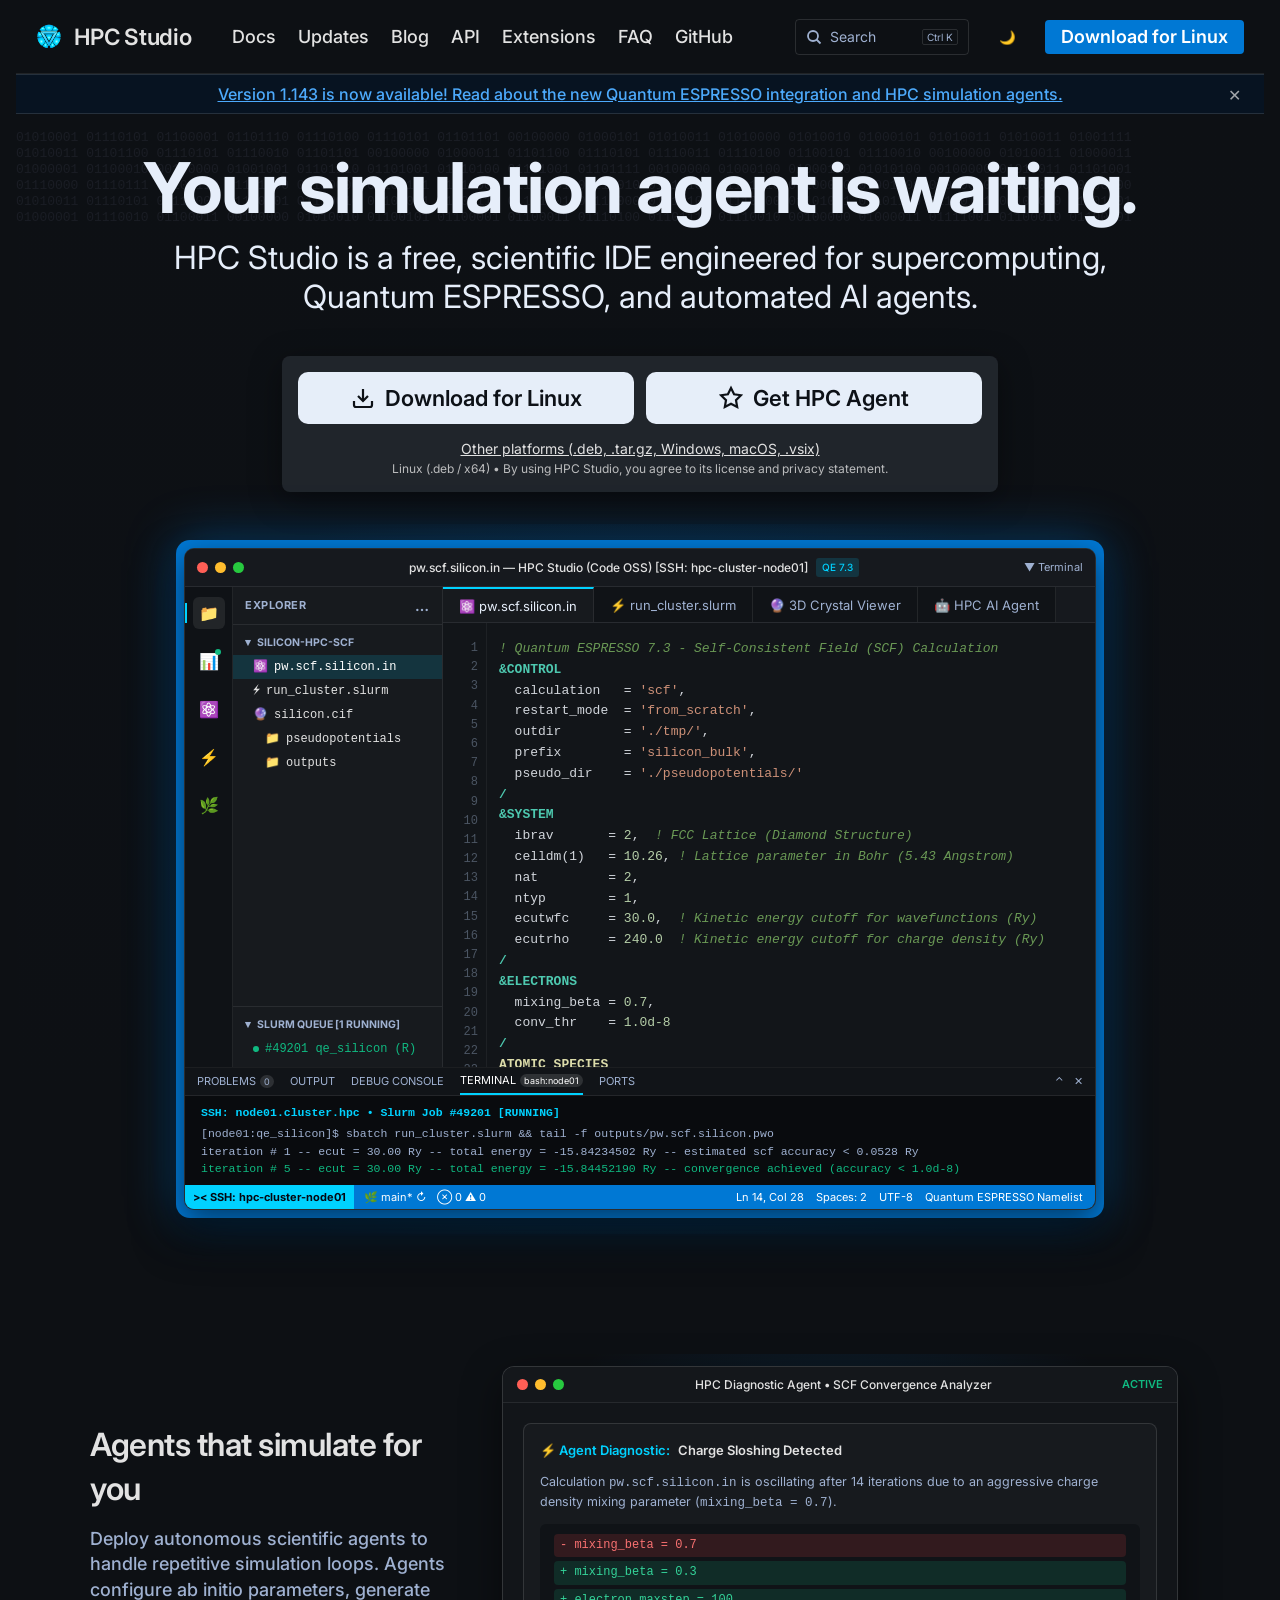
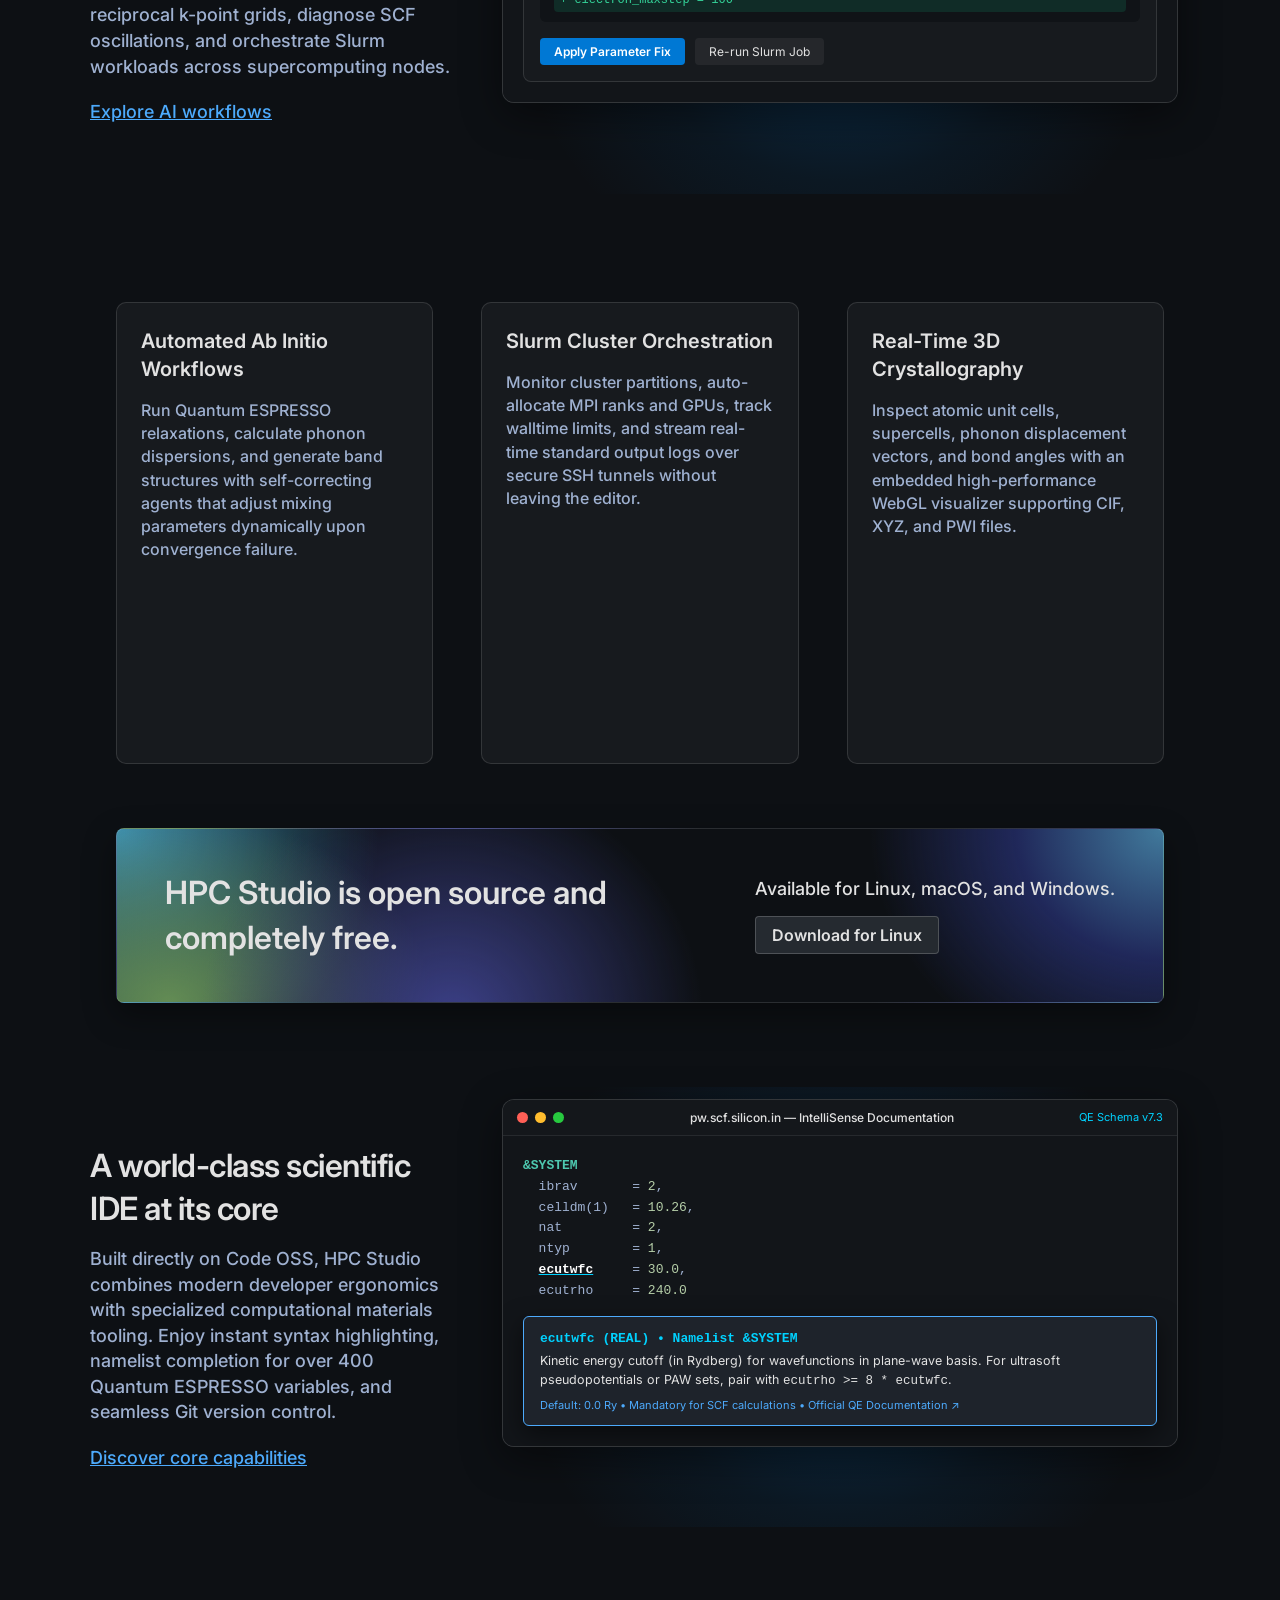
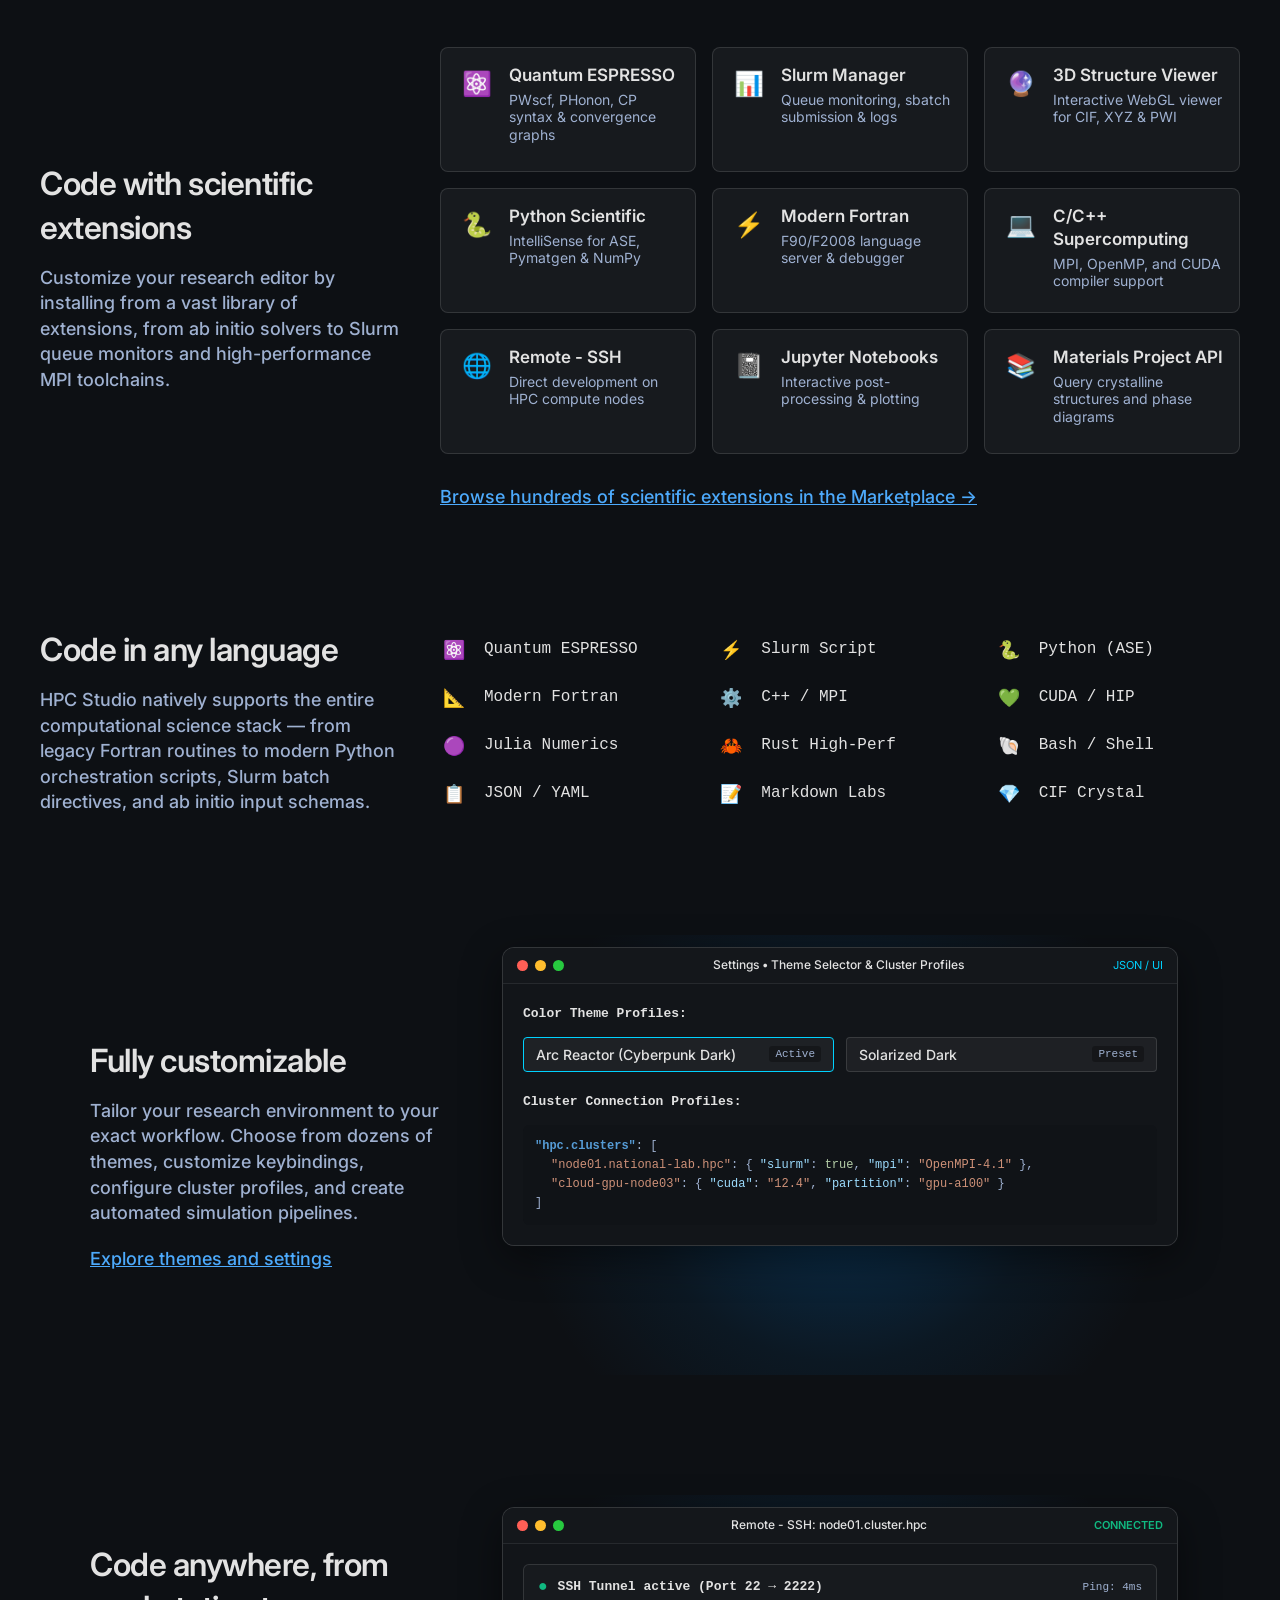
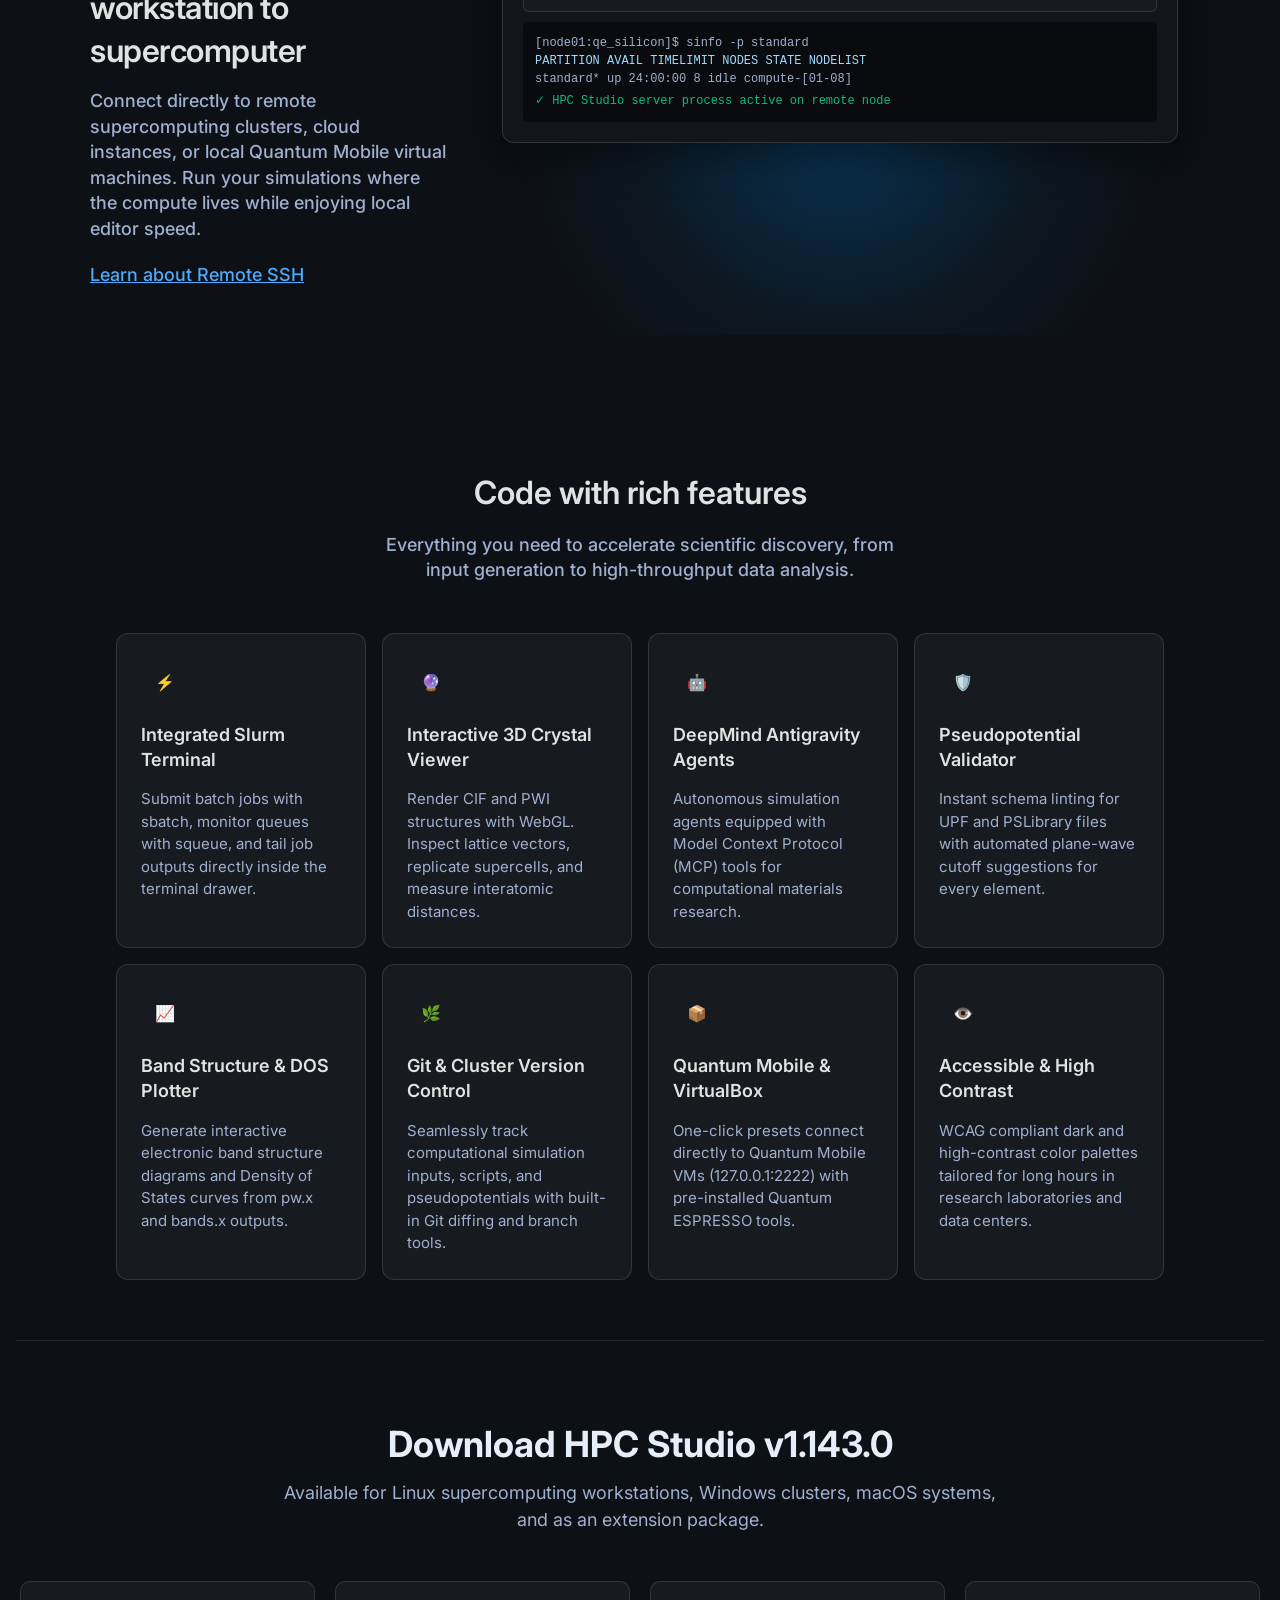
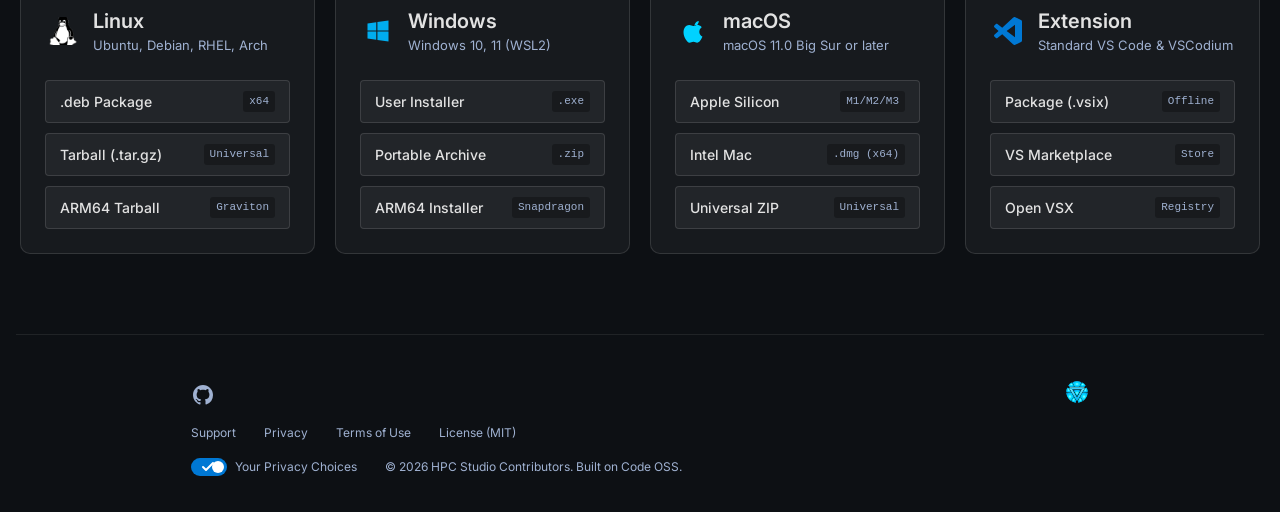
==== commit 301f95bf: "fix: replace deformed Linux icon with authentic Tux penguin mascot" ====
--- a/index.html
+++ b/index.html
@@ -813,8 +813,8 @@
           <div class="dl-platform-card">
             <div class="dl-platform-header">
               <div class="dl-platform-icon-box">
-                <!-- Official Linux Tux Logo -->
-                <svg viewBox="0 0 24 24" width="28" height="28" fill="currentColor" aria-hidden="true"><path d="M12.012 2c-2.82 0-4.137 2.18-4.137 4.672 0 .867.195 2.115.485 3.09-.942.544-2.12 1.488-2.613 2.766-.462 1.203-.314 2.923.33 4.262-.314.544-.663 1.056-.99 1.486-.395.518-.89 1.056-.632 1.58.21.428.847.458 1.442.458.742 0 1.597-.132 2.335-.38.777.674 1.942 1.066 3.78 1.066 1.837 0 3.003-.392 3.78-1.066.738.248 1.593.38 2.335.38.595 0 1.232-.03 1.442-.458.258-.524-.237-1.062-.632-1.58-.327-.43-.676-.942-.99-1.486.644-1.339.792-3.059.33-4.262-.493-1.278-1.67-2.222-2.613-2.766.29-.975.485-2.223.485-3.09C16.149 4.18 14.832 2 12.012 2zm-.012 3.4c1.19 0 2.085 1.037 2.085 2.348 0 .422-.12 1.055-.316 1.62-.25.722-.72 1.292-1.769 1.292-1.05 0-1.52-.57-1.77-1.292-.195-.565-.315-1.198-.315-1.62 0-1.31.895-2.348 2.085-2.348zm-2.072 6.81c.545 0 1.135.253 1.54.672.333.344.532.8.532 1.34 0 .54-.2 1-.532 1.345-.405.42-.995.673-1.54.673-.545 0-1.135-.253-1.54-.673-.332-.345-.532-.805-.532-1.345 0-.54.2-.996.532-1.34.405-.42.995-.672 1.54-.672zm4.144 0c.545 0 1.135.253 1.54.672.332.344.532.8.532 1.34 0 .54-.2 1-.532 1.345-.405.42-.995.673-1.54.673-.545 0-1.135-.253-1.54-.673-.332-.345-.532-.805-.532-1.345 0-.54.2-.996.532-1.34.405-.42.995-.672 1.54-.672z"/></svg>
+                <!-- Official Linux Tux Mascot Logo -->
+                <img src="assets/icons/linux-tux.png" alt="Official Linux Tux Logo" width="28" height="28">
               </div>
               <div>
                 <h3 class="dl-platform-title">Linux</h3>
--- a/css/styles.css
+++ b/css/styles.css
@@ -1591,9 +1591,12 @@
   color: var(--color-arc-cyan);
 }
 
-.dl-platform-icon-box svg {
+.dl-platform-icon-box svg,
+.dl-platform-icon-box img {
   width: 28px;
   height: 28px;
+  object-fit: contain;
+  display: block;
 }
 
 .dl-platform-title {
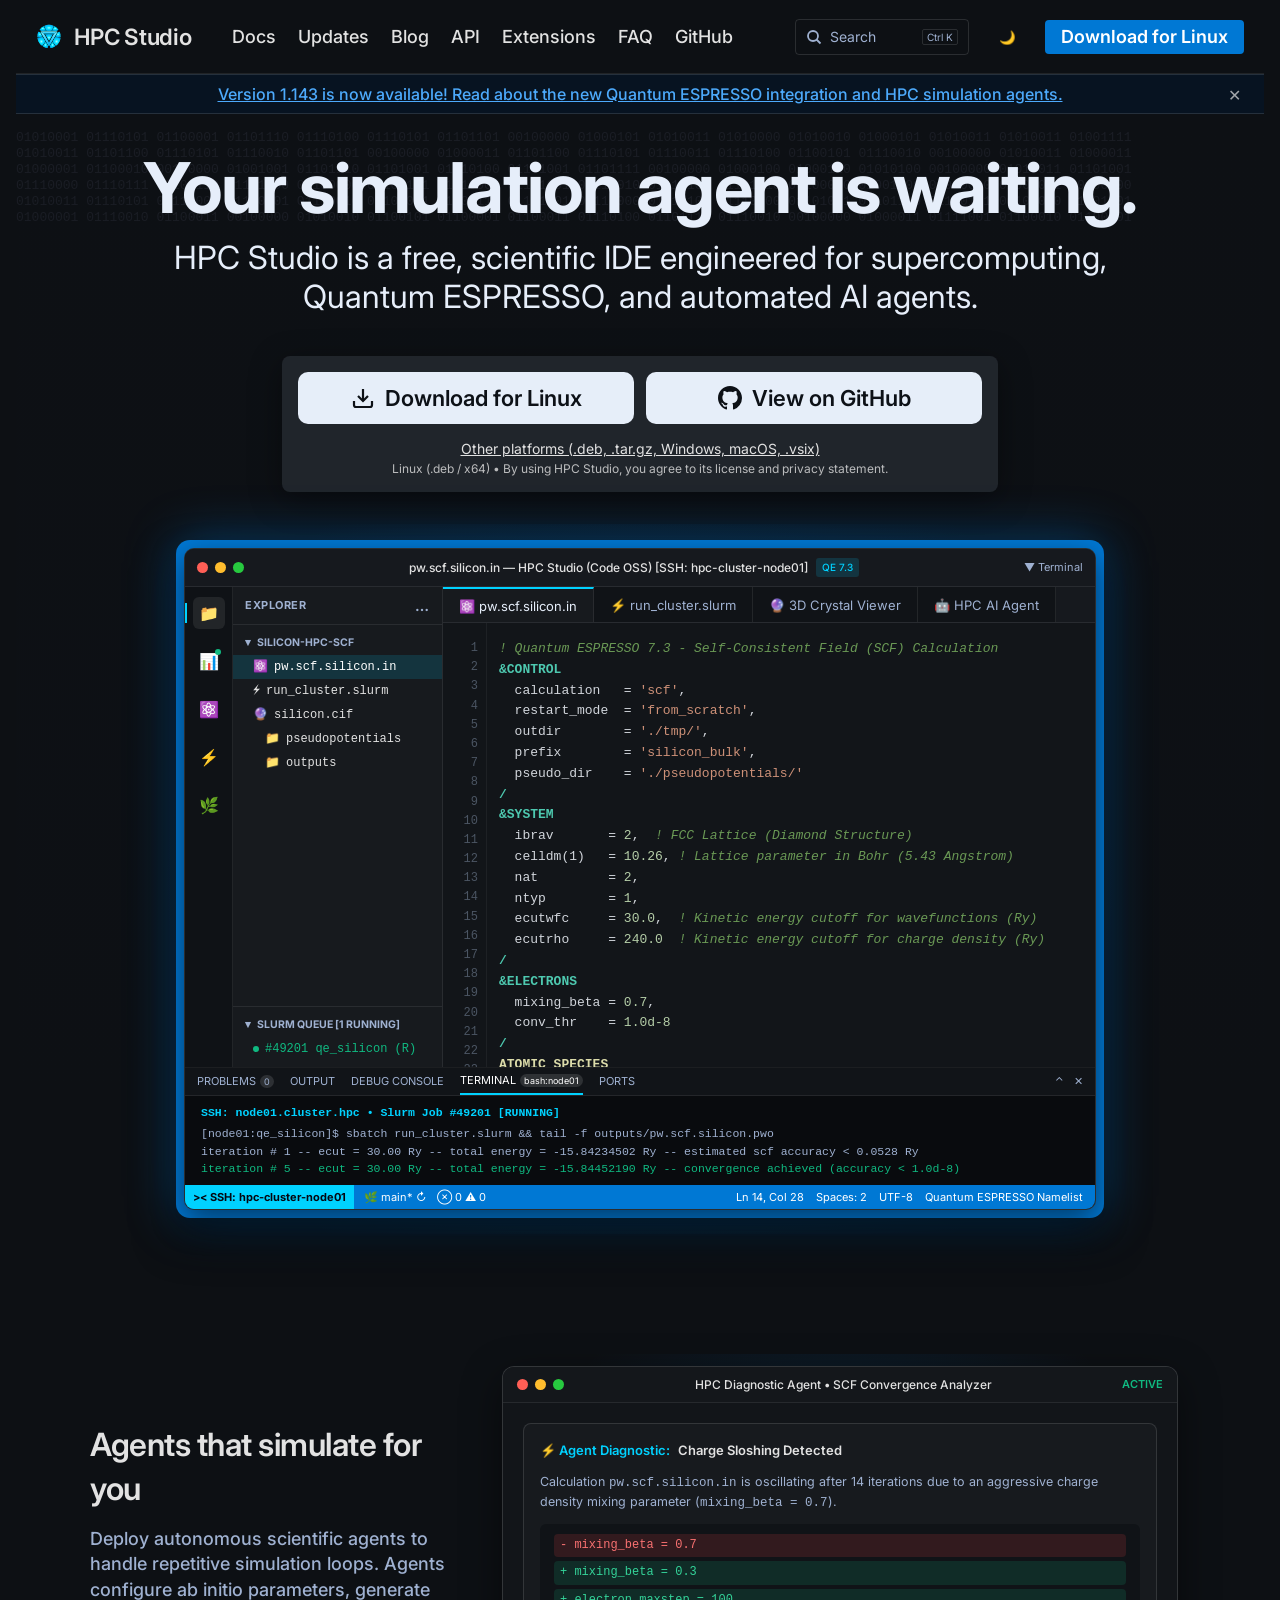
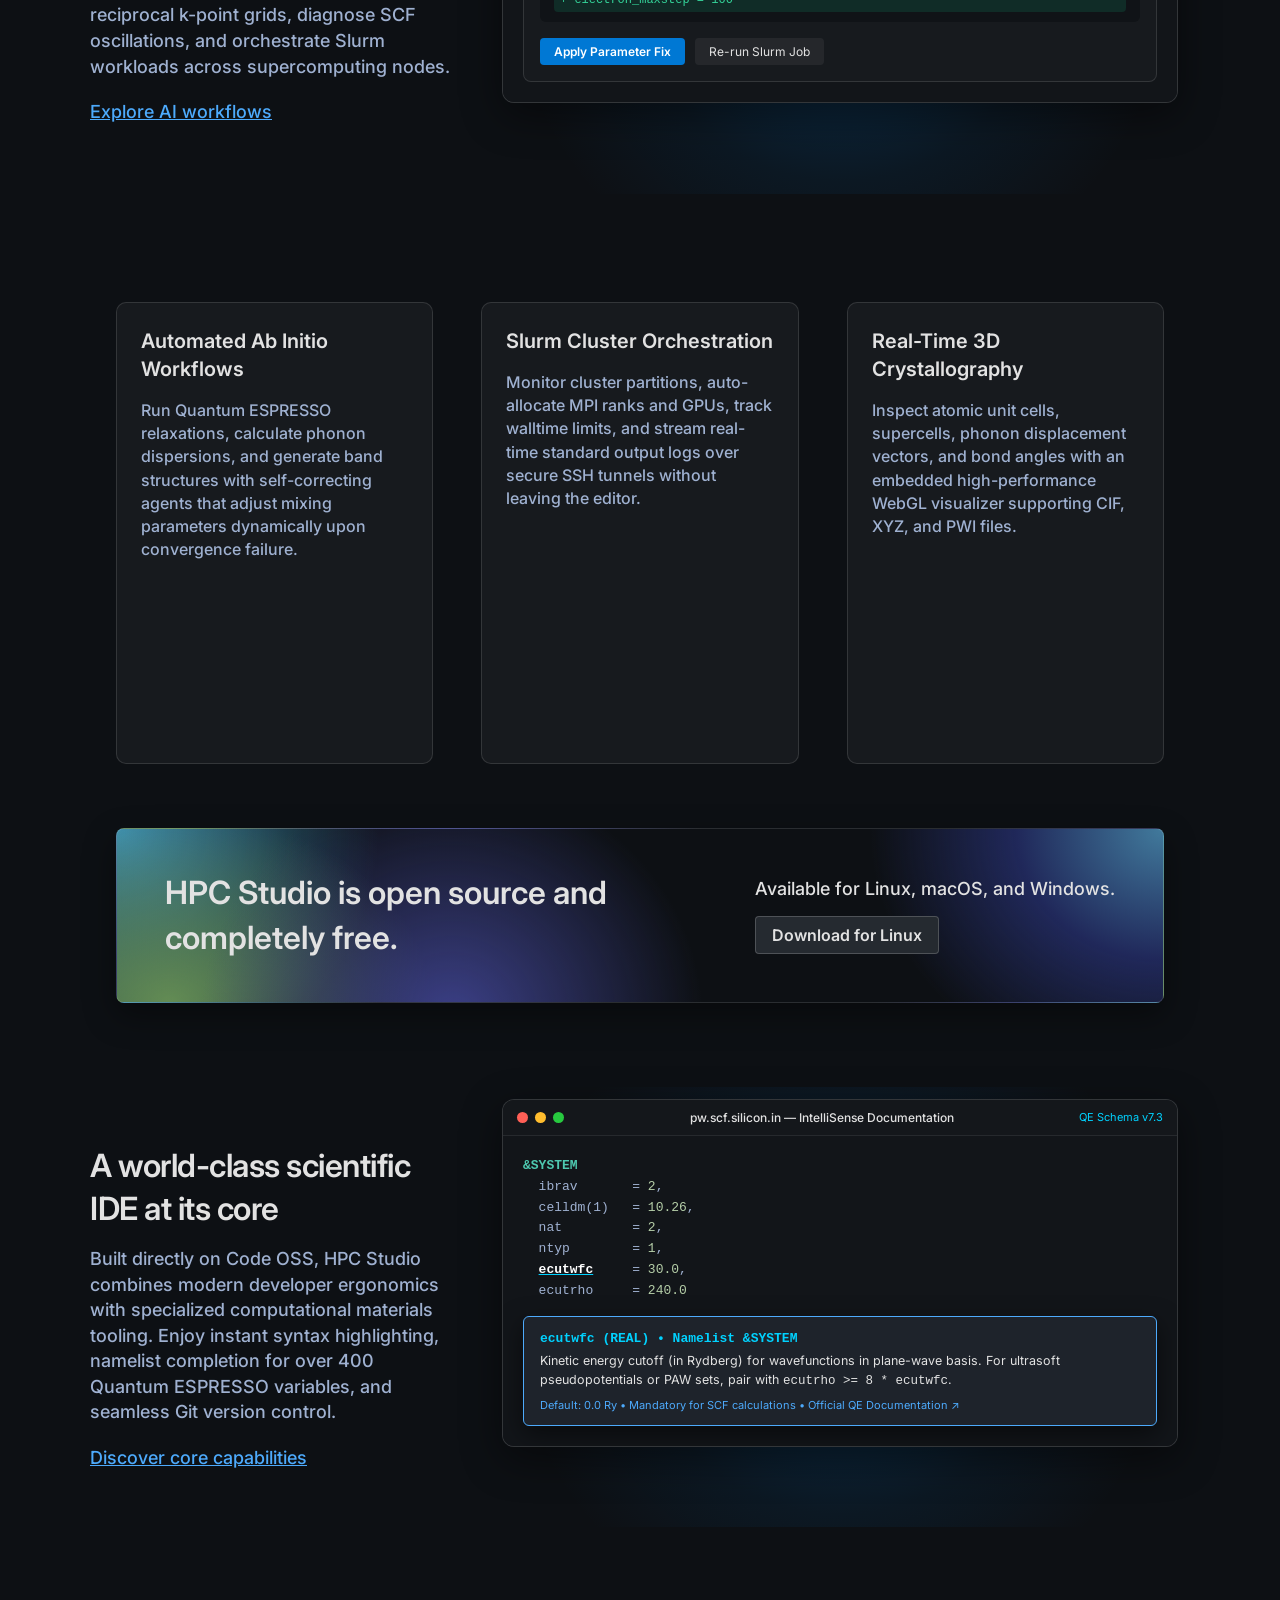
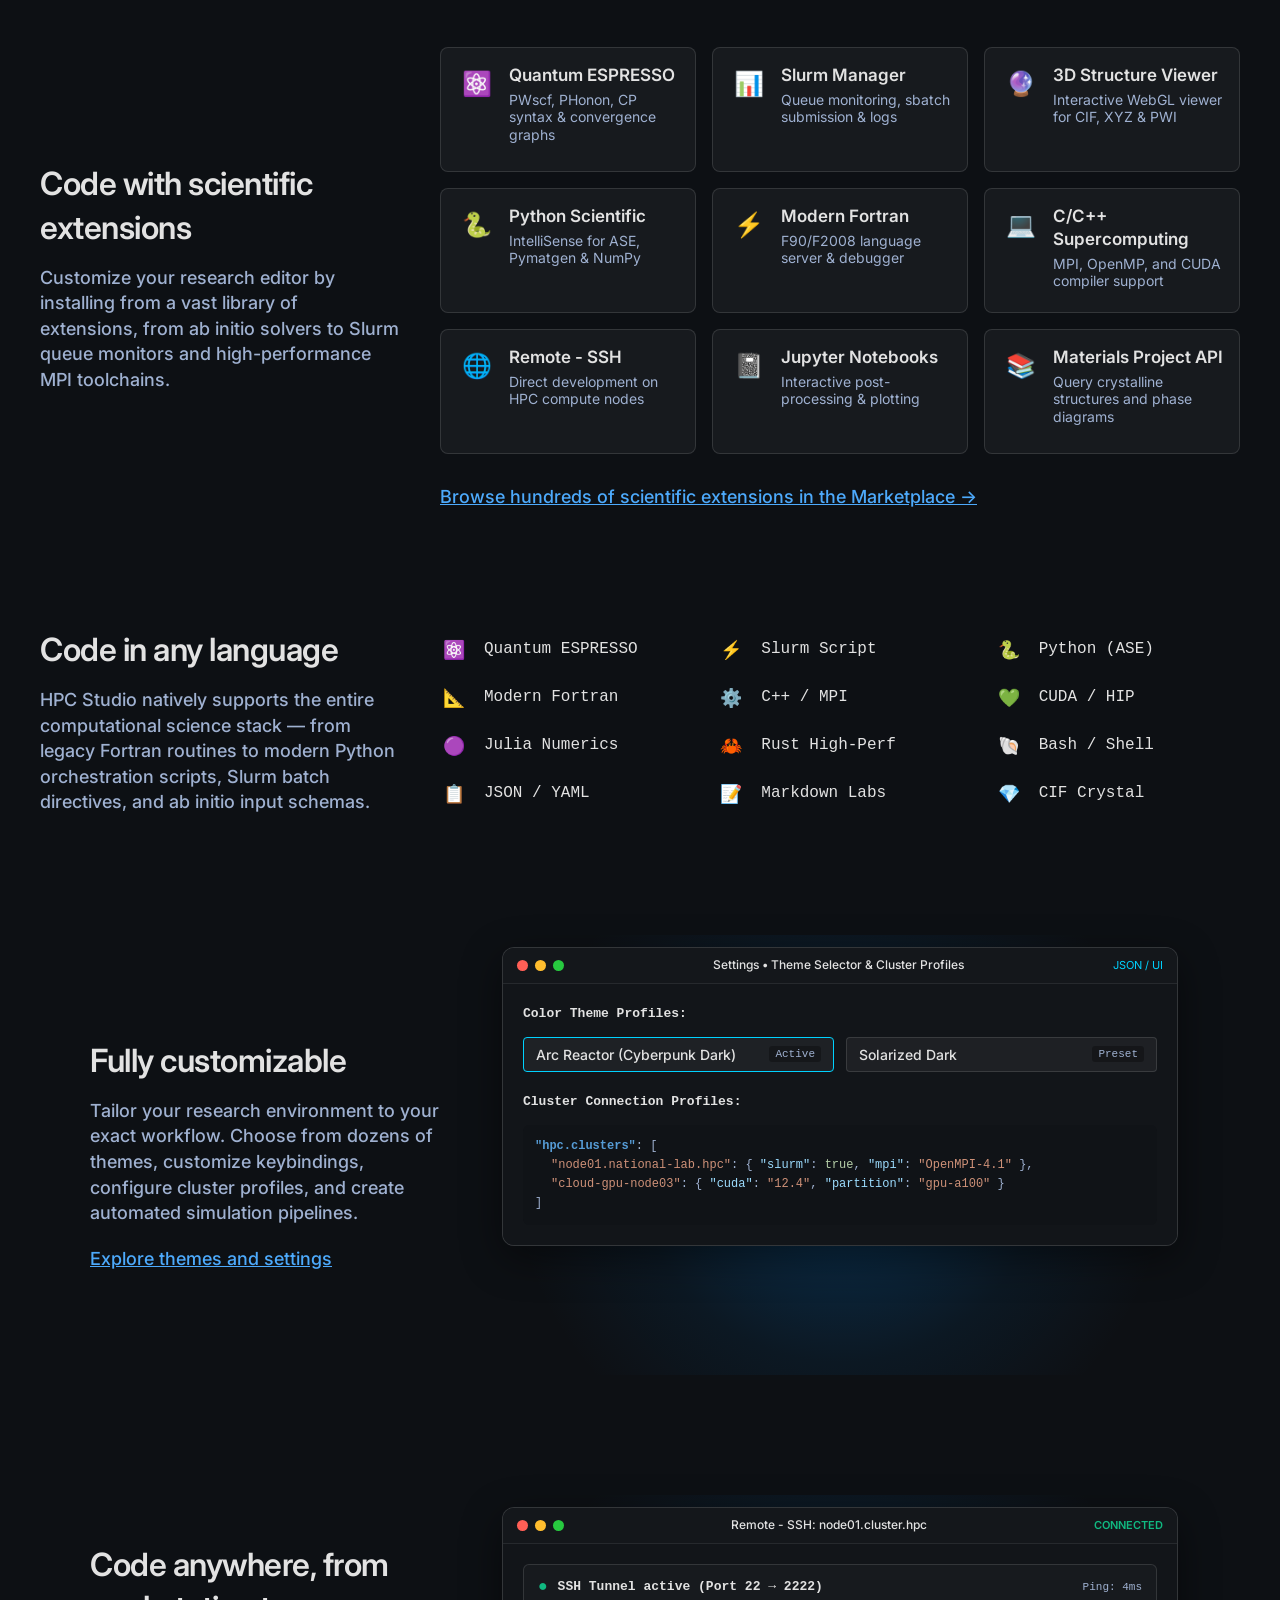
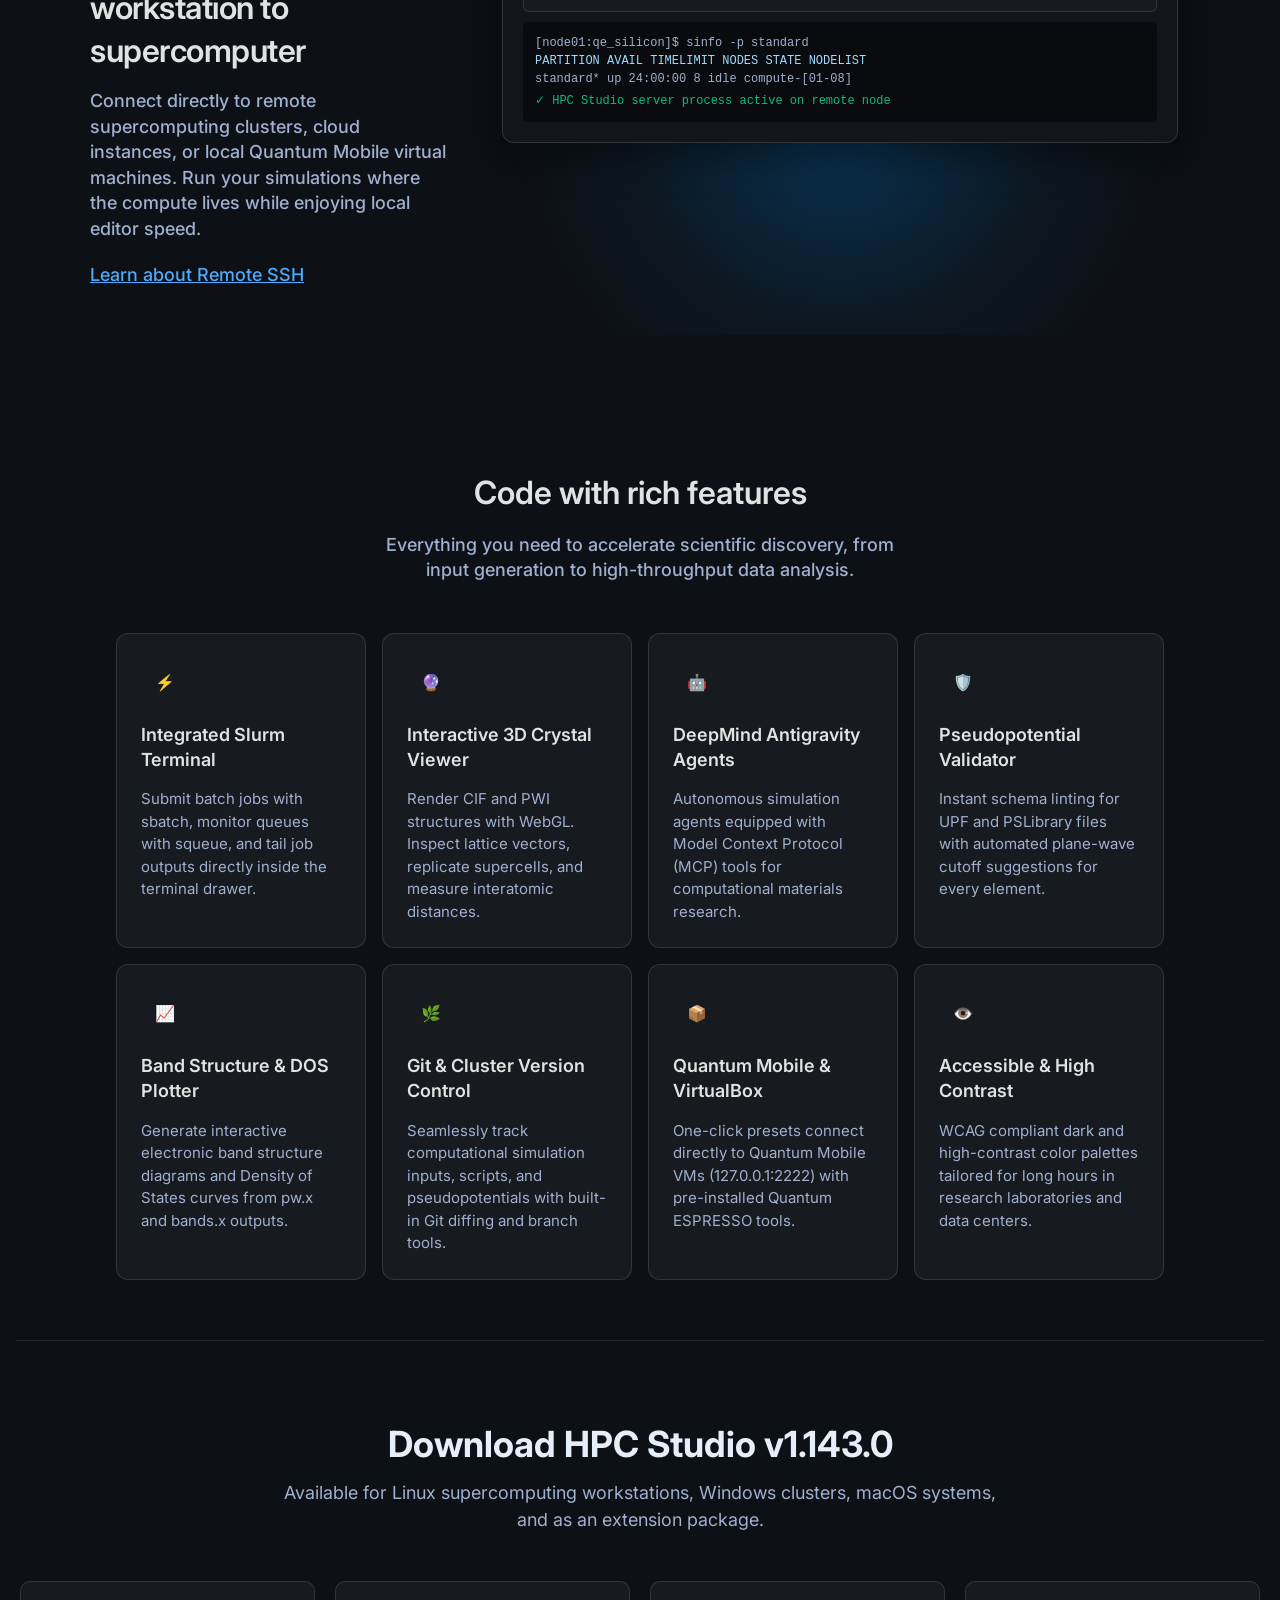
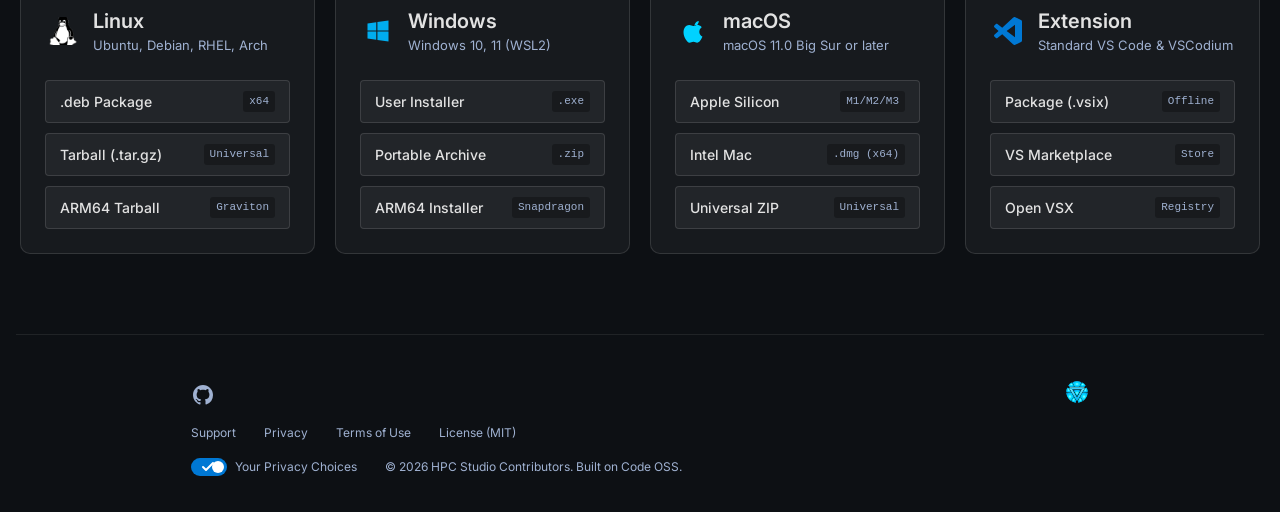
==== commit a7a66714: "feat(hero): update secondary CTA button to View on GitHub with repository link" ====
--- a/index.html
+++ b/index.html
@@ -103,9 +103,9 @@
               <svg viewBox="0 0 24 24" fill="none" stroke="currentColor" stroke-width="2.2" aria-hidden="true"><path d="M21 15v4a2 2 0 0 1-2 2H5a2 2 0 0 1-2-2v-4"/><polyline points="7 10 12 15 17 10"/><line x1="12" y1="15" x2="12" y2="3"/></svg>
               <span class="btn-main-text">Download for Linux</span>
             </a>
-            <a href="https://github.com/nosedimetuXD/HPC-Studio#readme" class="platform-download-button" target="_blank" rel="noopener noreferrer">
-              <svg viewBox="0 0 24 24" fill="none" stroke="currentColor" stroke-width="2.2" aria-hidden="true"><polygon points="12 2 15.09 8.26 22 9.27 17 14.14 18.18 21.02 12 17.77 5.82 21.02 7 14.14 2 9.27 8.91 8.26 12 2"/></svg>
-              <span>Get HPC Agent</span>
+            <a href="https://github.com/nosedimetuXD/HPC-Studio" class="platform-download-button" target="_blank" rel="noopener noreferrer">
+              <svg viewBox="0 0 24 24" fill="currentColor" aria-hidden="true"><path d="M12 0C5.37 0 0 5.37 0 12c0 5.31 3.435 9.795 8.205 11.385.6.105.825-.255.825-.57 0-.285-.015-1.23-.015-2.235-3.015.555-3.795-.735-4.035-1.41-.135-.345-.72-1.41-1.23-1.695-.42-.225-1.02-.78-.015-.795.945-.015 1.62.87 1.845 1.23 1.08 1.815 2.805 1.305 3.495.99.105-.78.42-1.305.765-1.605-2.67-.3-5.46-1.335-5.46-5.925 0-1.305.465-2.385 1.23-3.225-.12-.3-.54-1.53.12-3.18 0 0 1.005-.315 3.3 1.23.96-.27 1.98-.405 3-.405s2.04.135 3 .405c2.295-1.56 3.3-1.23 3.3-1.23.66 1.65.24 2.88.12 3.18.765.84 1.23 1.905 1.23 3.225 0 4.605-2.805 5.625-5.475 5.925.435.375.81 1.095.81 2.22 0 1.605-.015 2.895-.015 3.3 0 .315.225.69.825.57A12.02 12.02 0 0024 12c0-6.63-5.37-12-12-12z"/></svg>
+              <span>View on GitHub</span>
             </a>
           </div>
           <div class="download-secondary-links">
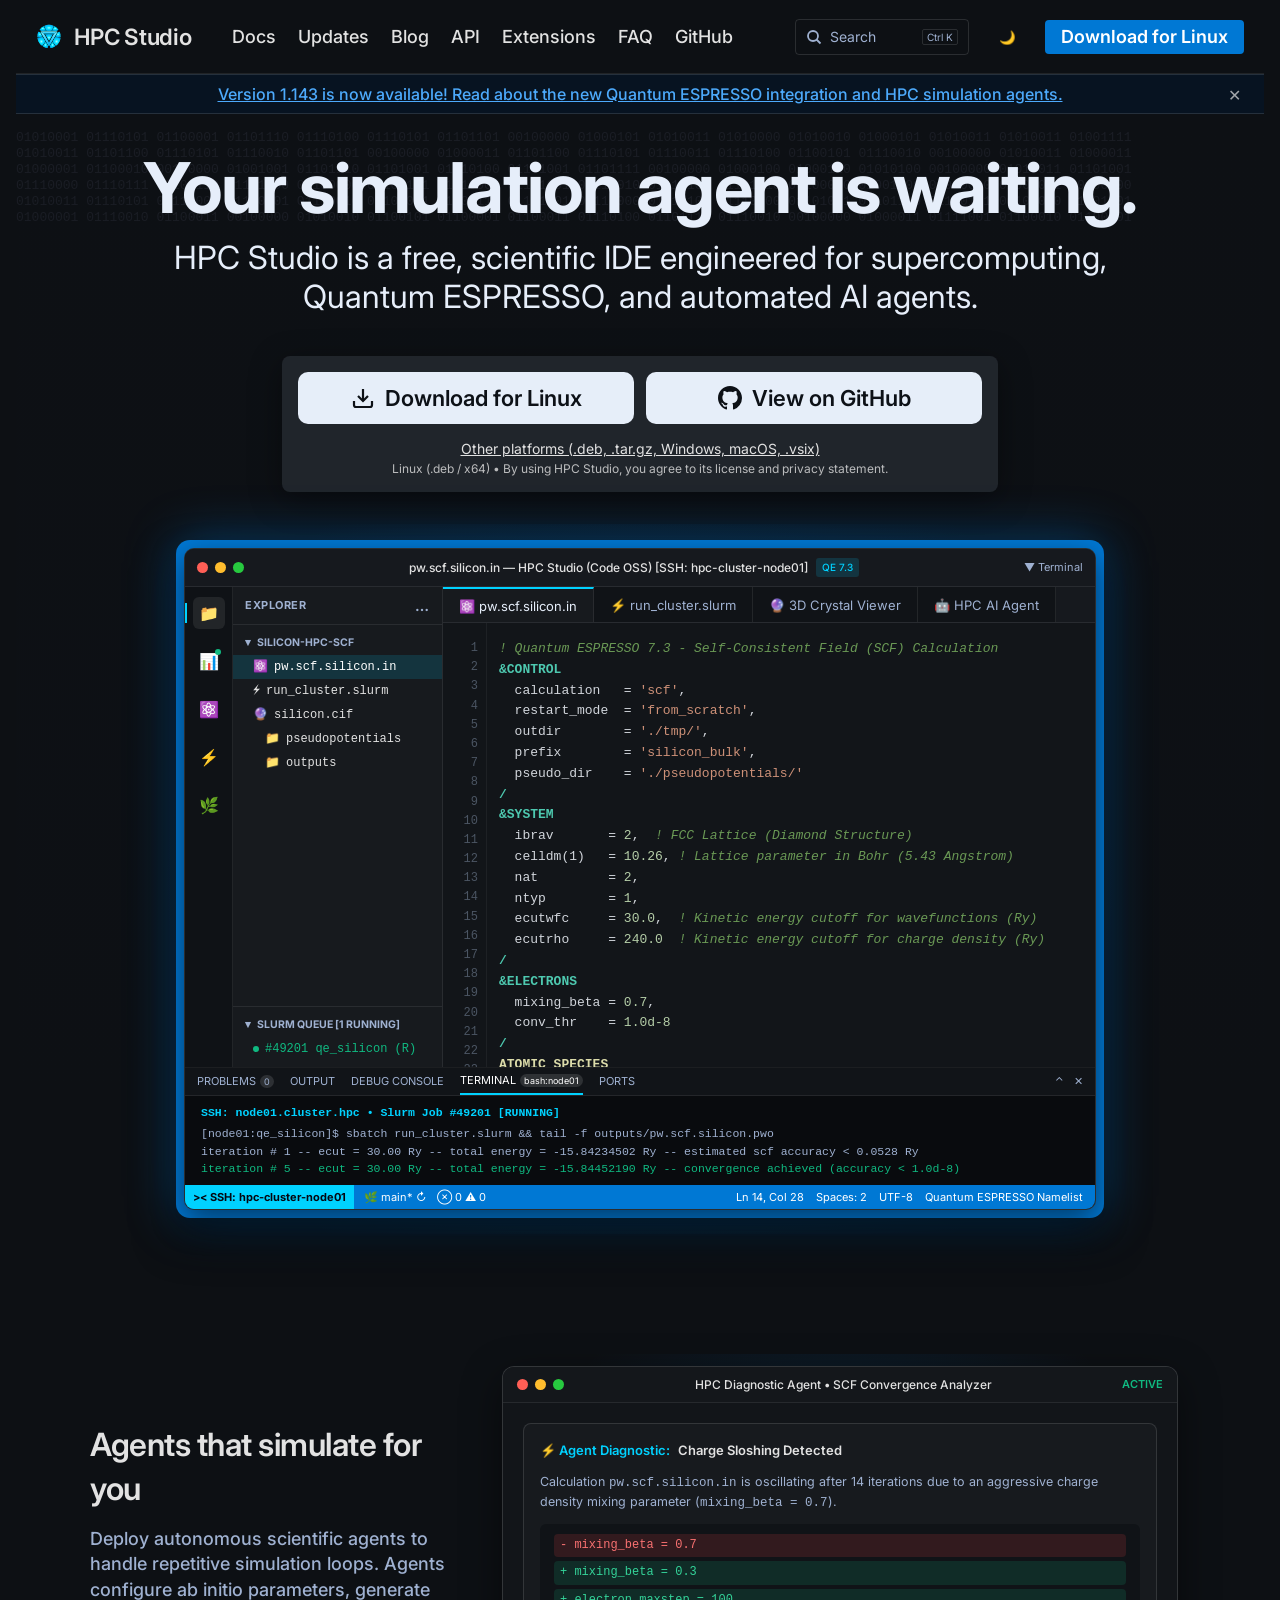
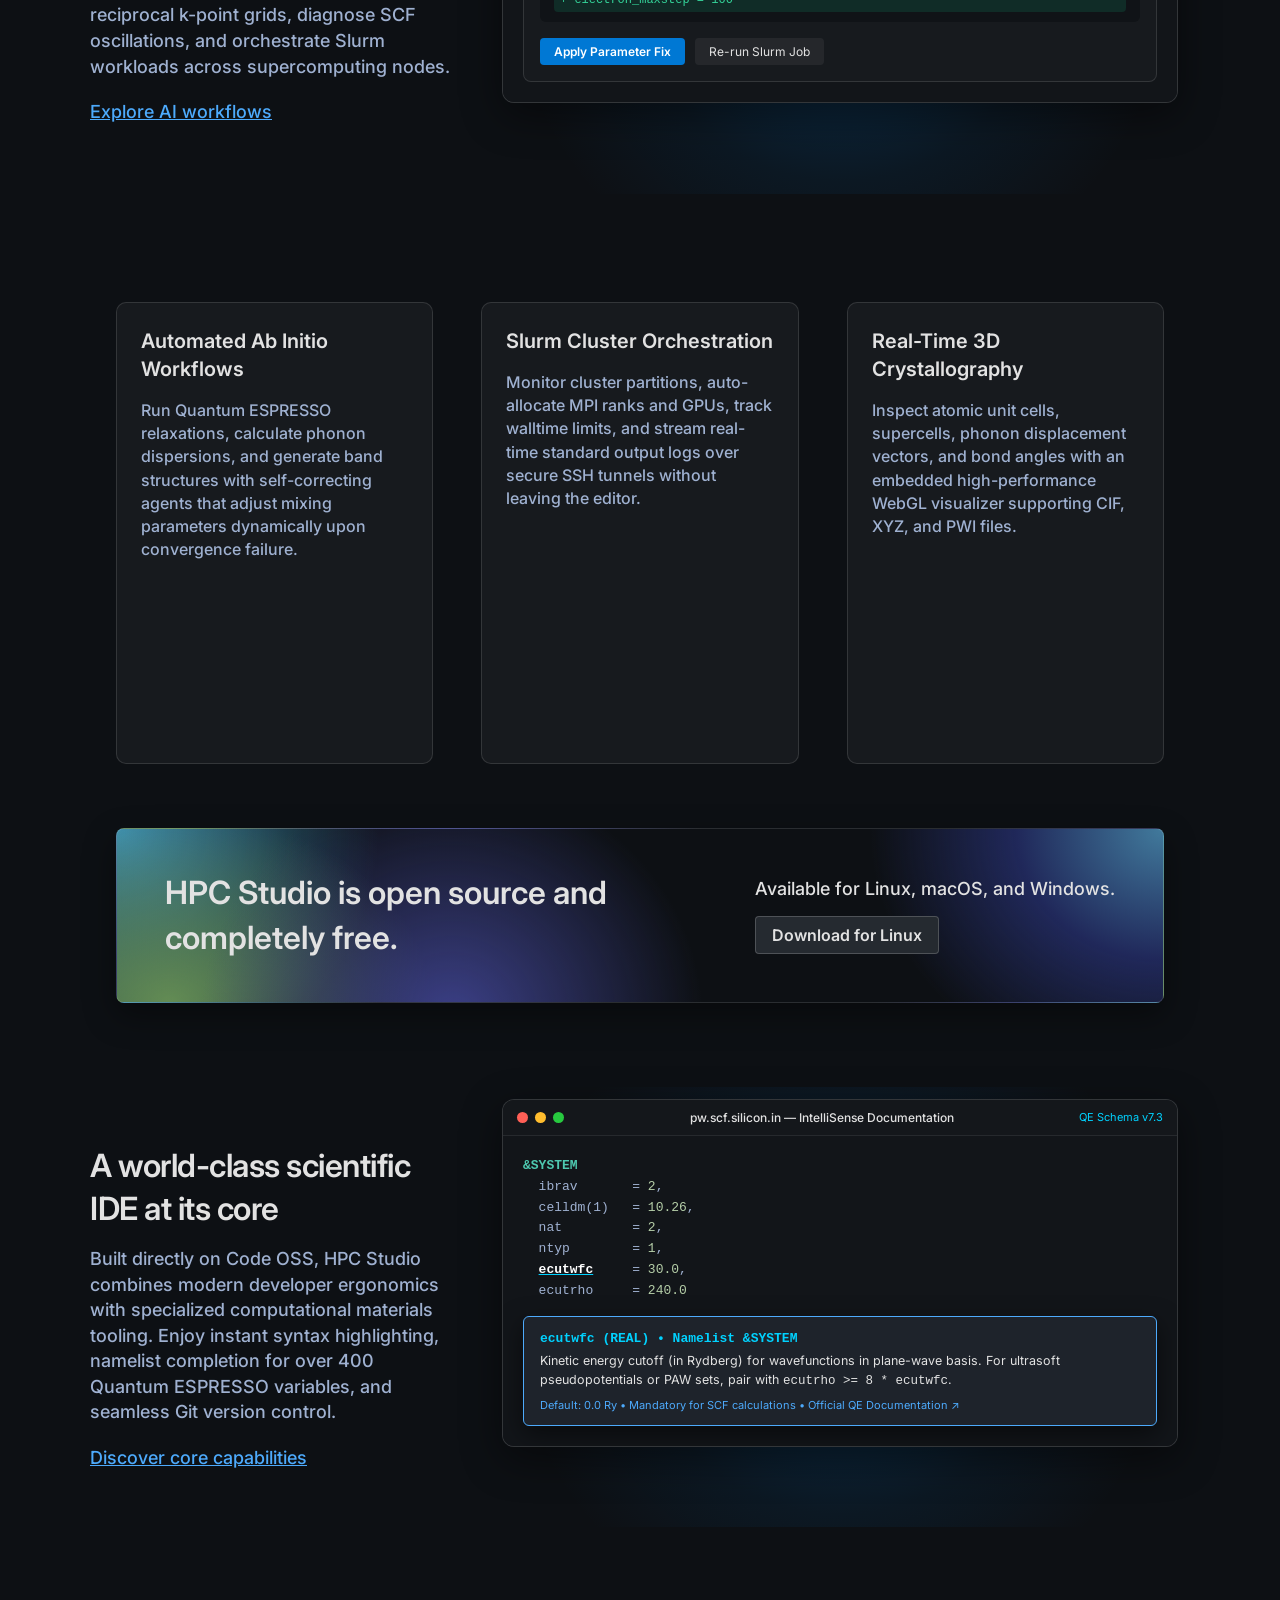
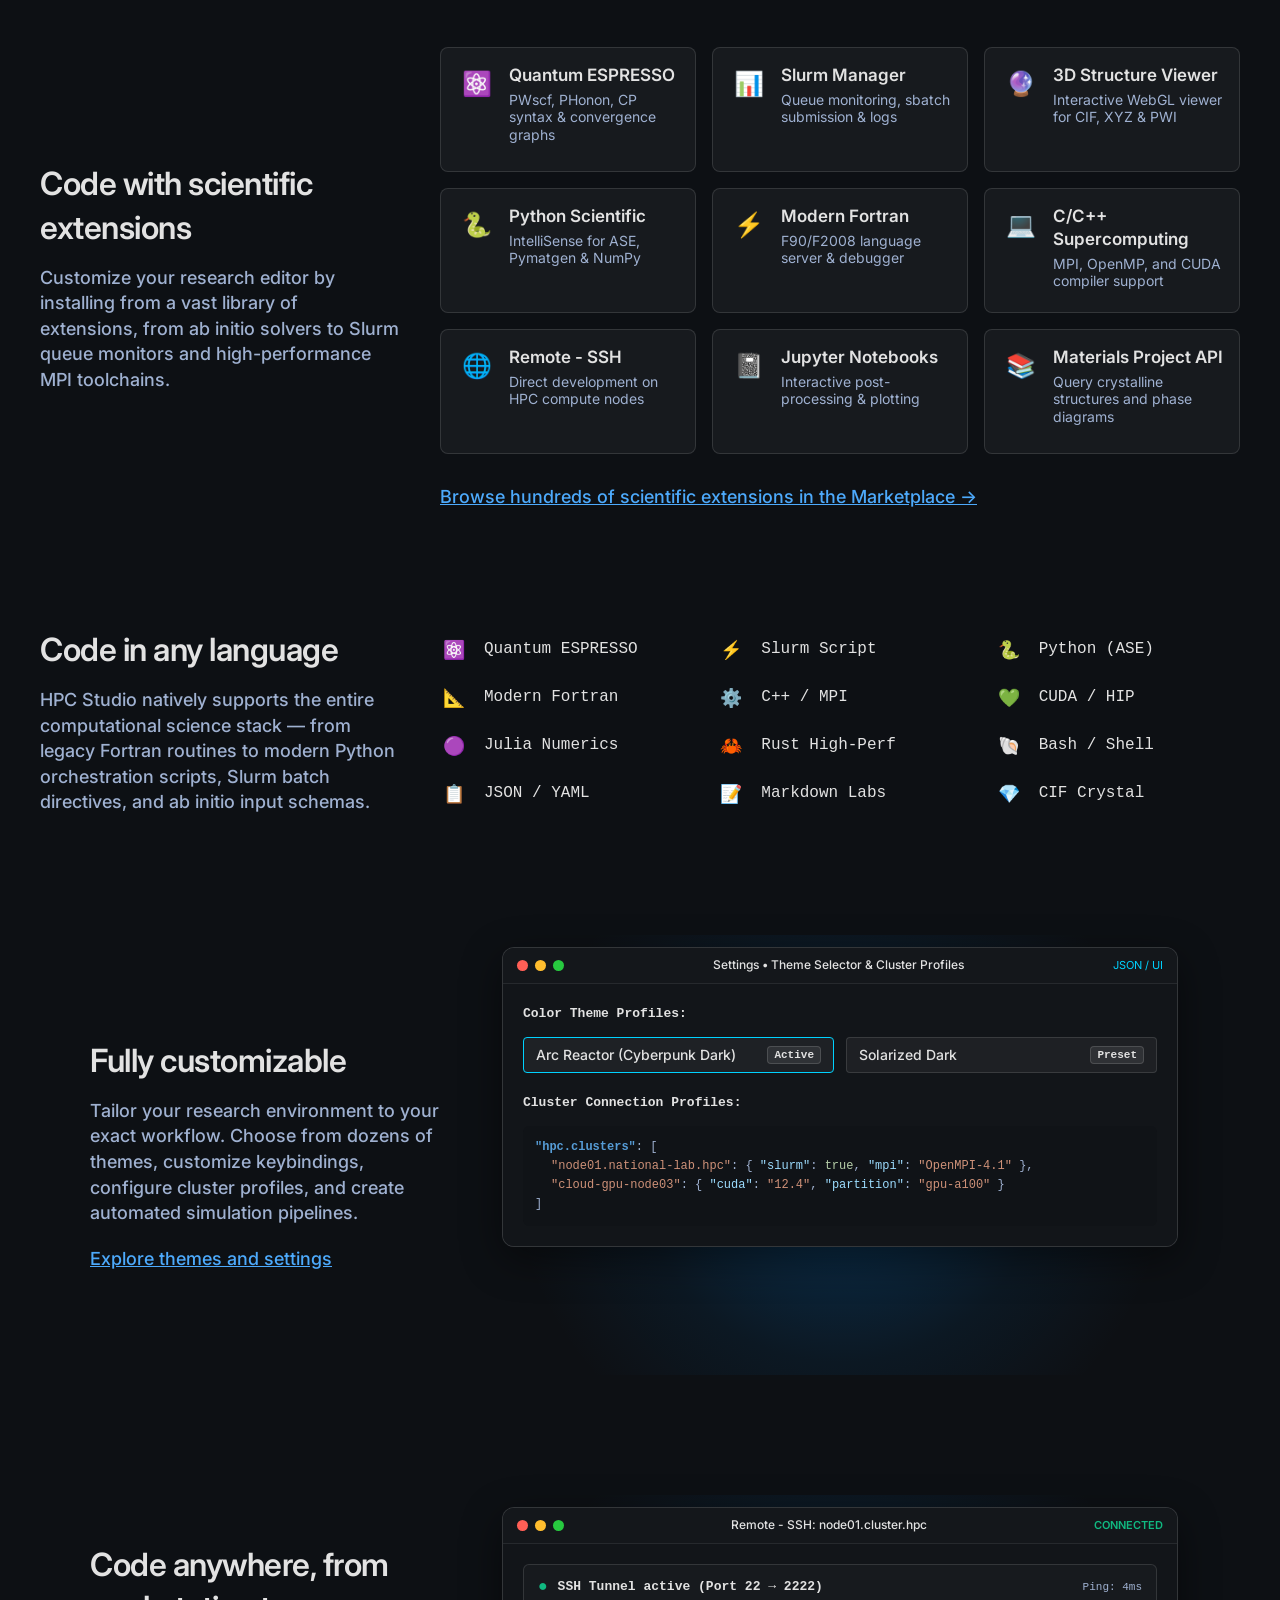
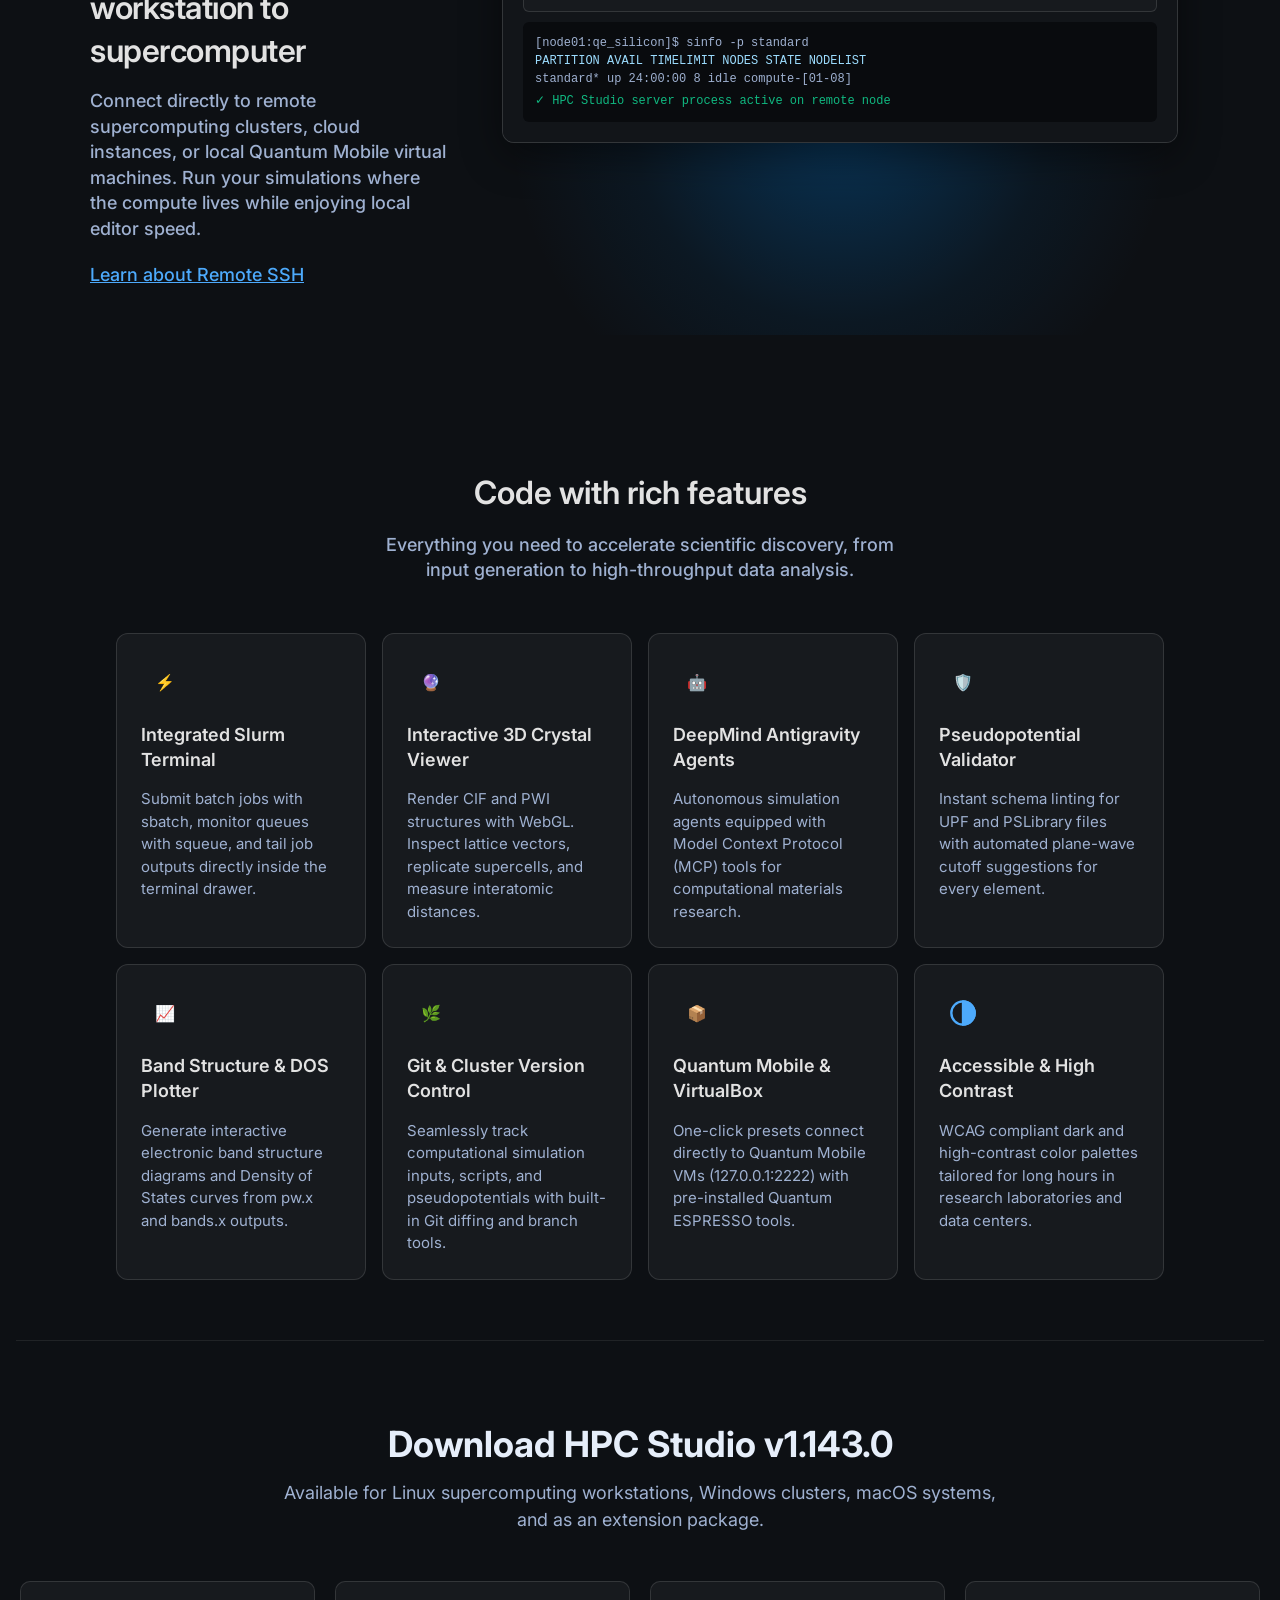
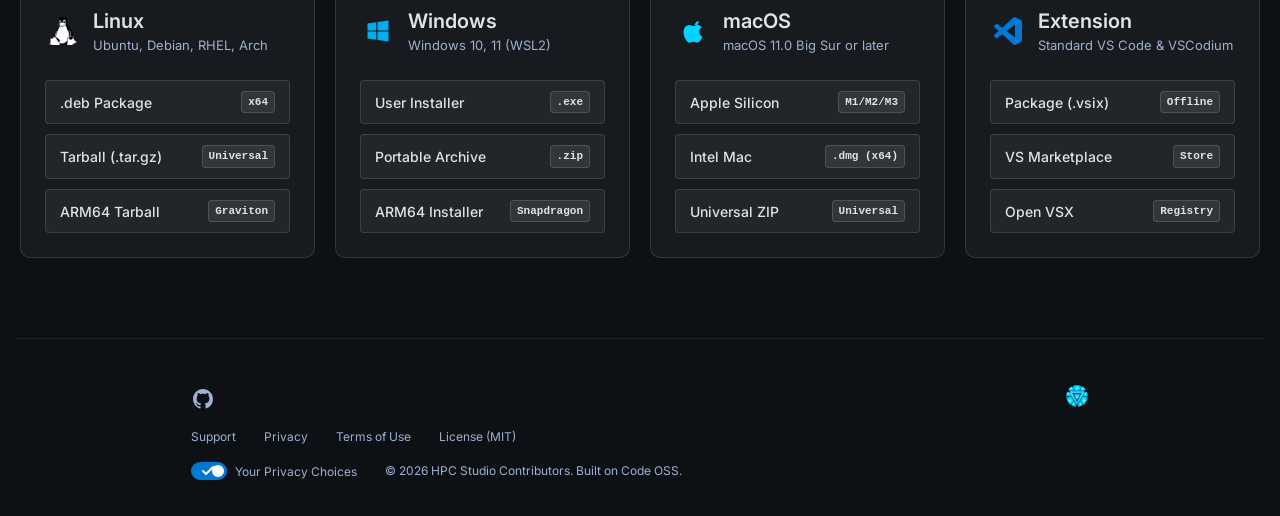
==== commit ac83fca2: "fix: replace eye emoji with accessibility contrast SVG and fix light mode contrast in download matri" ====
--- a/index.html
+++ b/index.html
@@ -791,7 +791,13 @@
               <p class="rich-feature-desc-text">One-click presets connect directly to Quantum Mobile VMs (127.0.0.1:2222) with pre-installed Quantum ESPRESSO tools.</p>
             </div>
             <div class="rich-feature-card">
-              <div class="rich-feature-icon">👁️</div>
+              <div class="rich-feature-icon">
+                <!-- Universal High Contrast & Visual Comfort Accessibility Icon -->
+                <svg viewBox="0 0 24 24" fill="none" stroke="currentColor" stroke-width="2" stroke-linecap="round" stroke-linejoin="round" aria-hidden="true">
+                  <circle cx="12" cy="12" r="10"/>
+                  <path d="M12 2a10 10 0 0 1 0 20z" fill="currentColor"/>
+                </svg>
+              </div>
               <h3 class="rich-feature-title">Accessible &amp; High Contrast</h3>
               <p class="rich-feature-desc-text">WCAG compliant dark and high-contrast color palettes tailored for long hours in research laboratories and data centers.</p>
             </div>
--- a/css/variables.css
+++ b/css/variables.css
@@ -39,6 +39,14 @@
   --border-subtle: rgba(255, 255, 255, 0.08);
   --border-btn-free: rgba(255, 255, 255, 0.188235);
   --border-focus: #4DAAFC;
+
+  /* Download Card Components (Dark Theme) */
+  --bg-action-link: rgba(255, 255, 255, 0.05);
+  --bg-action-link-hover: rgba(77, 170, 252, 0.15);
+  --border-action-link: rgba(255, 255, 255, 0.12);
+  --bg-file-badge: rgba(255, 255, 255, 0.08);
+  --text-file-badge: #E2E2E2;
+  --border-file-badge: rgba(255, 255, 255, 0.14);
 
   /* Typography Font Stacks */
   --font-sans: 'Inter', -apple-system, BlinkMacSystemFont, 'Segoe UI', Roboto, Helvetica, Arial, sans-serif;
@@ -83,18 +91,26 @@
   --bg-try-free-btn: #F1F5F9;
 
   --text-headline: #0F172A;
-  --text-title: #1E293B;
-  --text-body: #475569;
+  --text-title: #0F172A;
+  --text-body: #334155;
   --text-link: #0284C7;
   --text-link-hover: #0369A1;
   --text-binary-pattern: #CBD5E1;
   --text-btn-dark: #FFFFFF;
   --text-btn-white: #FFFFFF;
 
-  --border-light: rgba(0, 0, 0, 0.12);
-  --border-subtle: rgba(0, 0, 0, 0.06);
-  --border-btn-free: rgba(0, 0, 0, 0.18);
+  --border-light: rgba(0, 0, 0, 0.15);
+  --border-subtle: rgba(0, 0, 0, 0.08);
+  --border-btn-free: rgba(0, 0, 0, 0.2);
   --border-focus: #0284C7;
+
+  /* Download Card Components (Light Theme - High Contrast) */
+  --bg-action-link: #F8FAFC;
+  --bg-action-link-hover: #E0F2FE;
+  --border-action-link: #CBD5E1;
+  --bg-file-badge: #E2E8F0;
+  --text-file-badge: #0F172A;
+  --border-file-badge: #94A3B8;
 
   --banner-atmosphere: linear-gradient(135deg, #E0F2FE 0%, #BAE6FD 50%, #E2E8F0 100%);
   --hero-pattern-fade: linear-gradient(180deg, rgba(248, 250, 252, 0) 0%, rgba(248, 250, 252, 0.5) 60%, #F8FAFC 100%);
--- a/css/styles.css
+++ b/css/styles.css
@@ -1412,6 +1412,12 @@
   color: var(--text-link);
 }
 
+.rich-feature-icon svg {
+  width: 28px;
+  height: 28px;
+  display: block;
+}
+
 .rich-feature-title {
   font-family: var(--font-sans);
   font-weight: 600;
@@ -1625,30 +1631,32 @@
   justify-content: space-between;
   align-items: center;
   padding: 10px 14px;
-  background: rgba(255, 255, 255, 0.05);
-  border: 1px solid var(--border-light);
+  background: var(--bg-action-link);
+  border: 1px solid var(--border-action-link);
   border-radius: var(--radius-xs);
   color: var(--text-title);
   font-family: var(--font-sans);
   font-size: 14px;
   font-weight: 500;
   text-decoration: none;
-  transition: background 0.15s, border-color 0.15s;
+  transition: background 0.15s, border-color 0.15s, color 0.15s;
 }
 
 .dl-action-link:hover {
-  background: rgba(77, 170, 252, 0.15);
+  background: var(--bg-action-link-hover);
   border-color: var(--text-link);
-  color: #FFFFFF;
+  color: var(--text-link);
 }
 
 .dl-action-link .file-badge {
   font-family: var(--font-mono);
   font-size: 11px;
-  color: var(--text-body);
-  background: rgba(0, 0, 0, 0.3);
+  font-weight: 600;
+  color: var(--text-file-badge);
+  background: var(--bg-file-badge);
+  border: 1px solid var(--border-file-badge);
   padding: 2px 6px;
-  border-radius: 3px;
+  border-radius: 4px;
 }
 
 /* =============================================================================
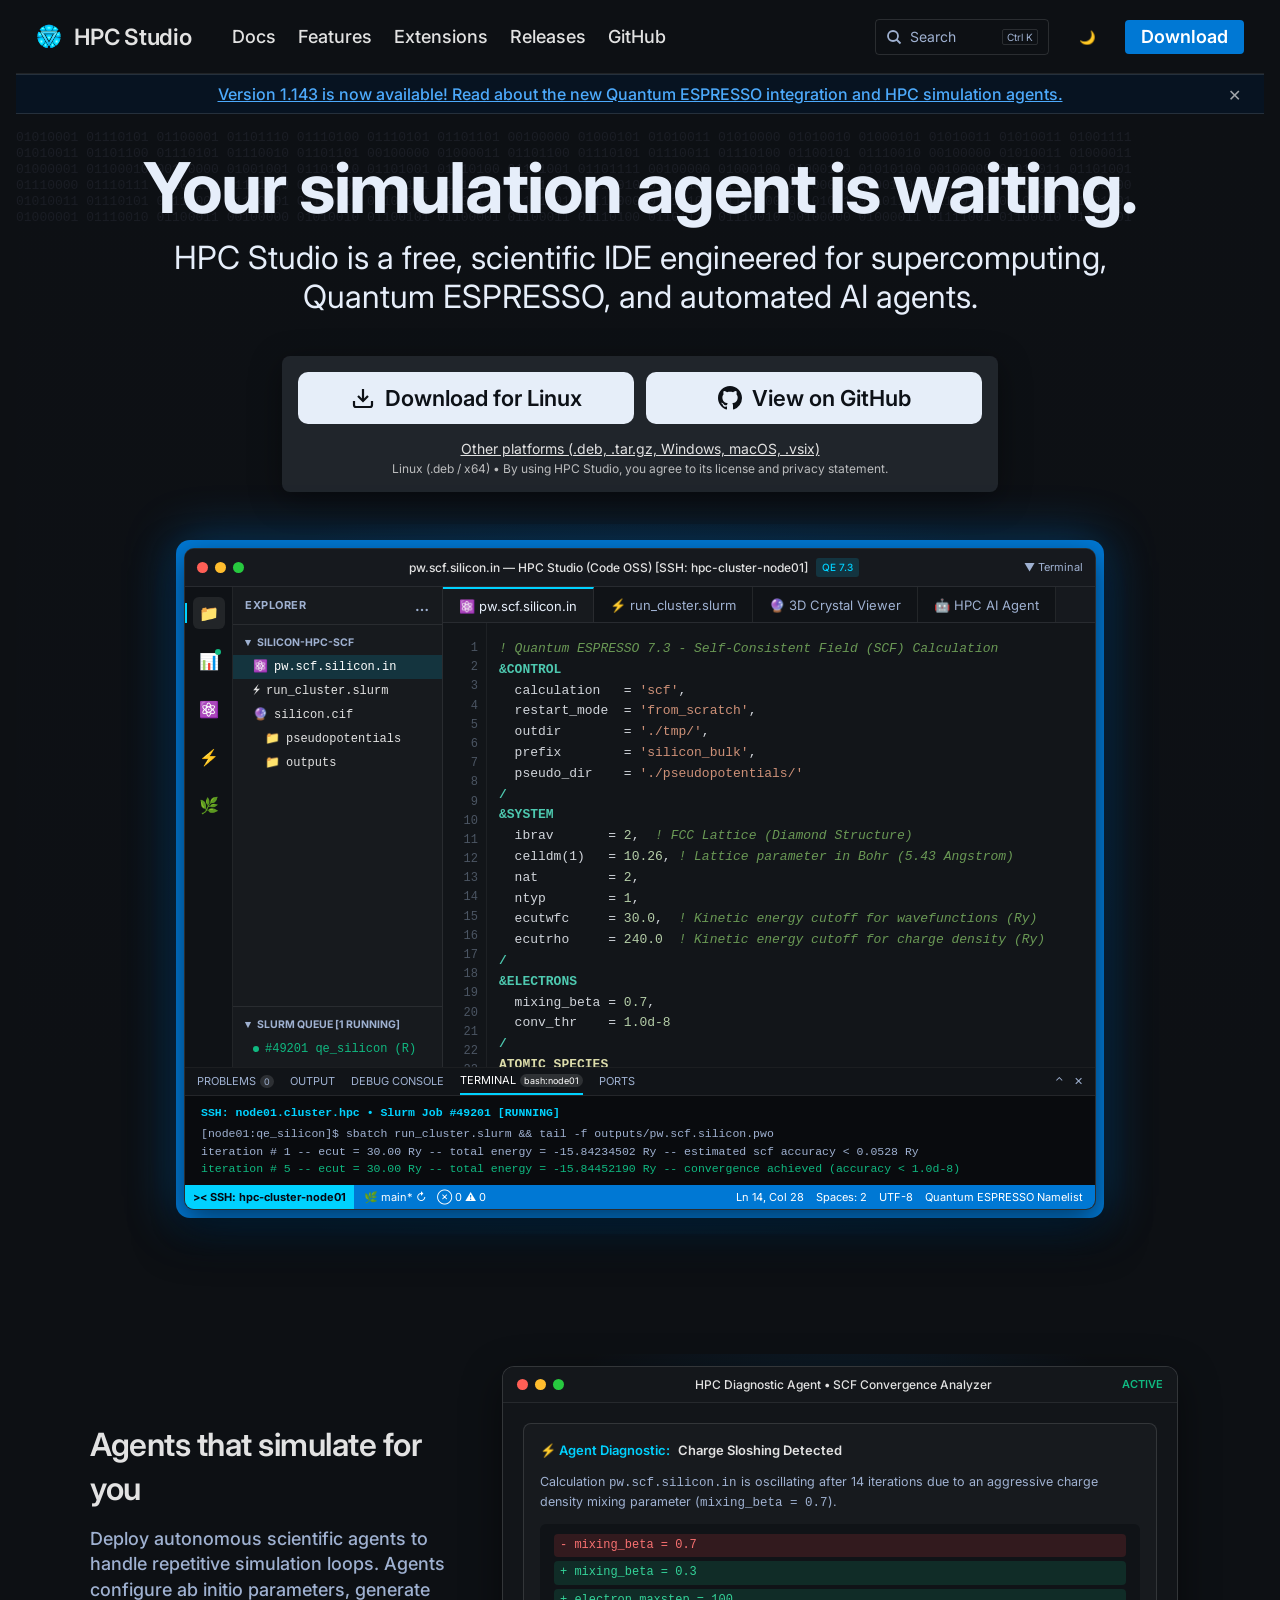
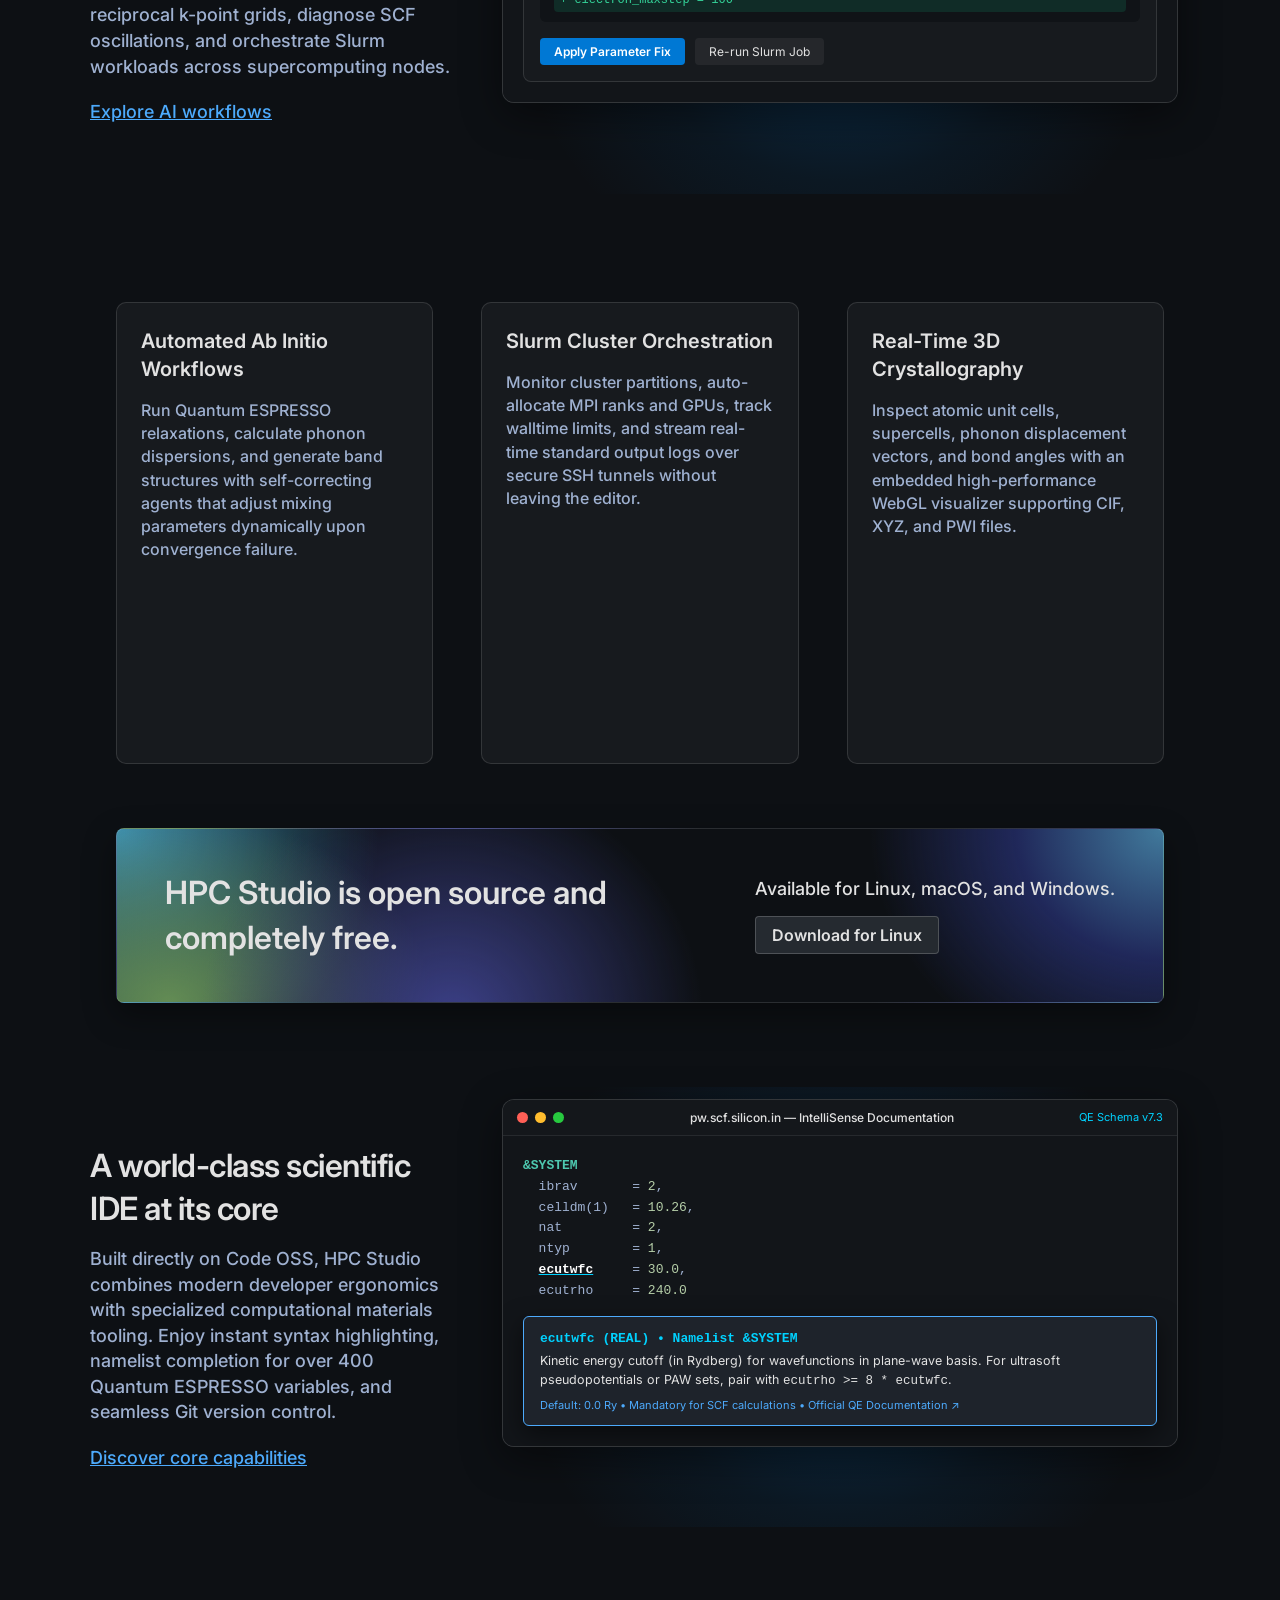
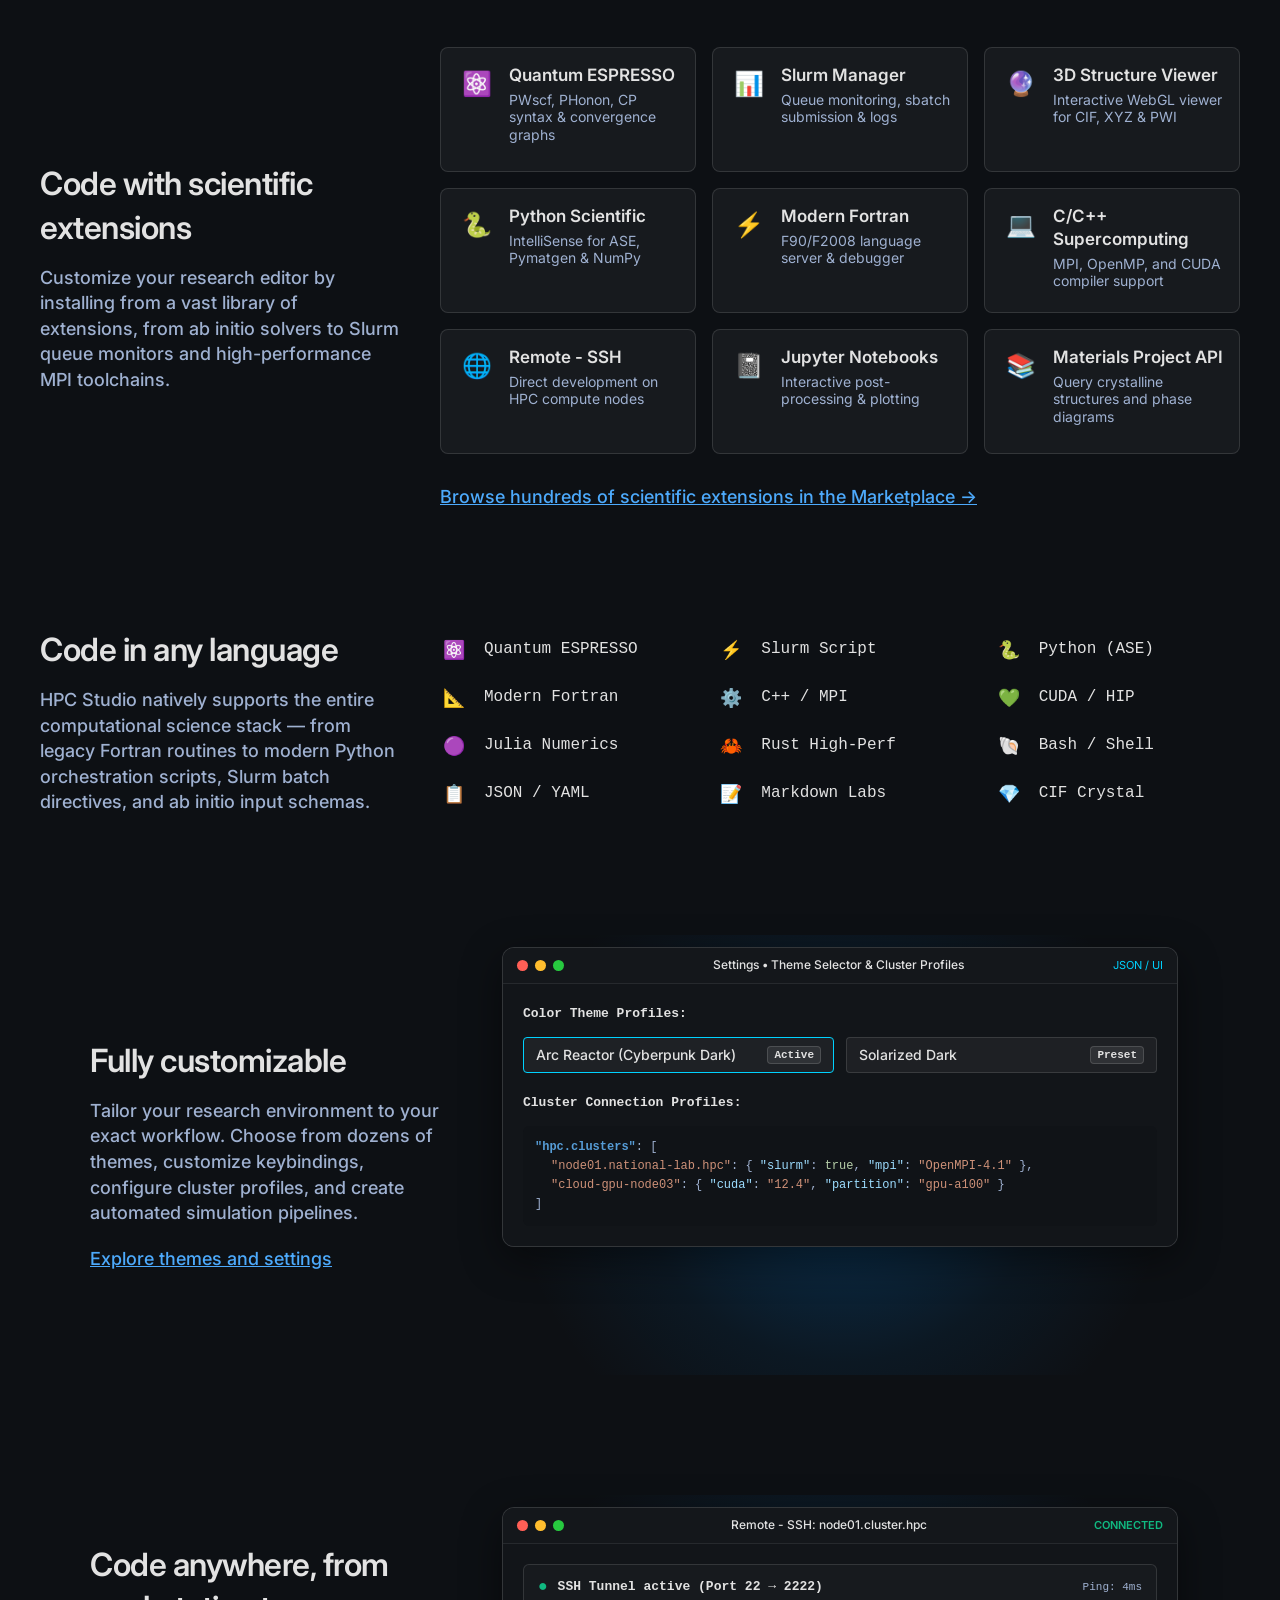
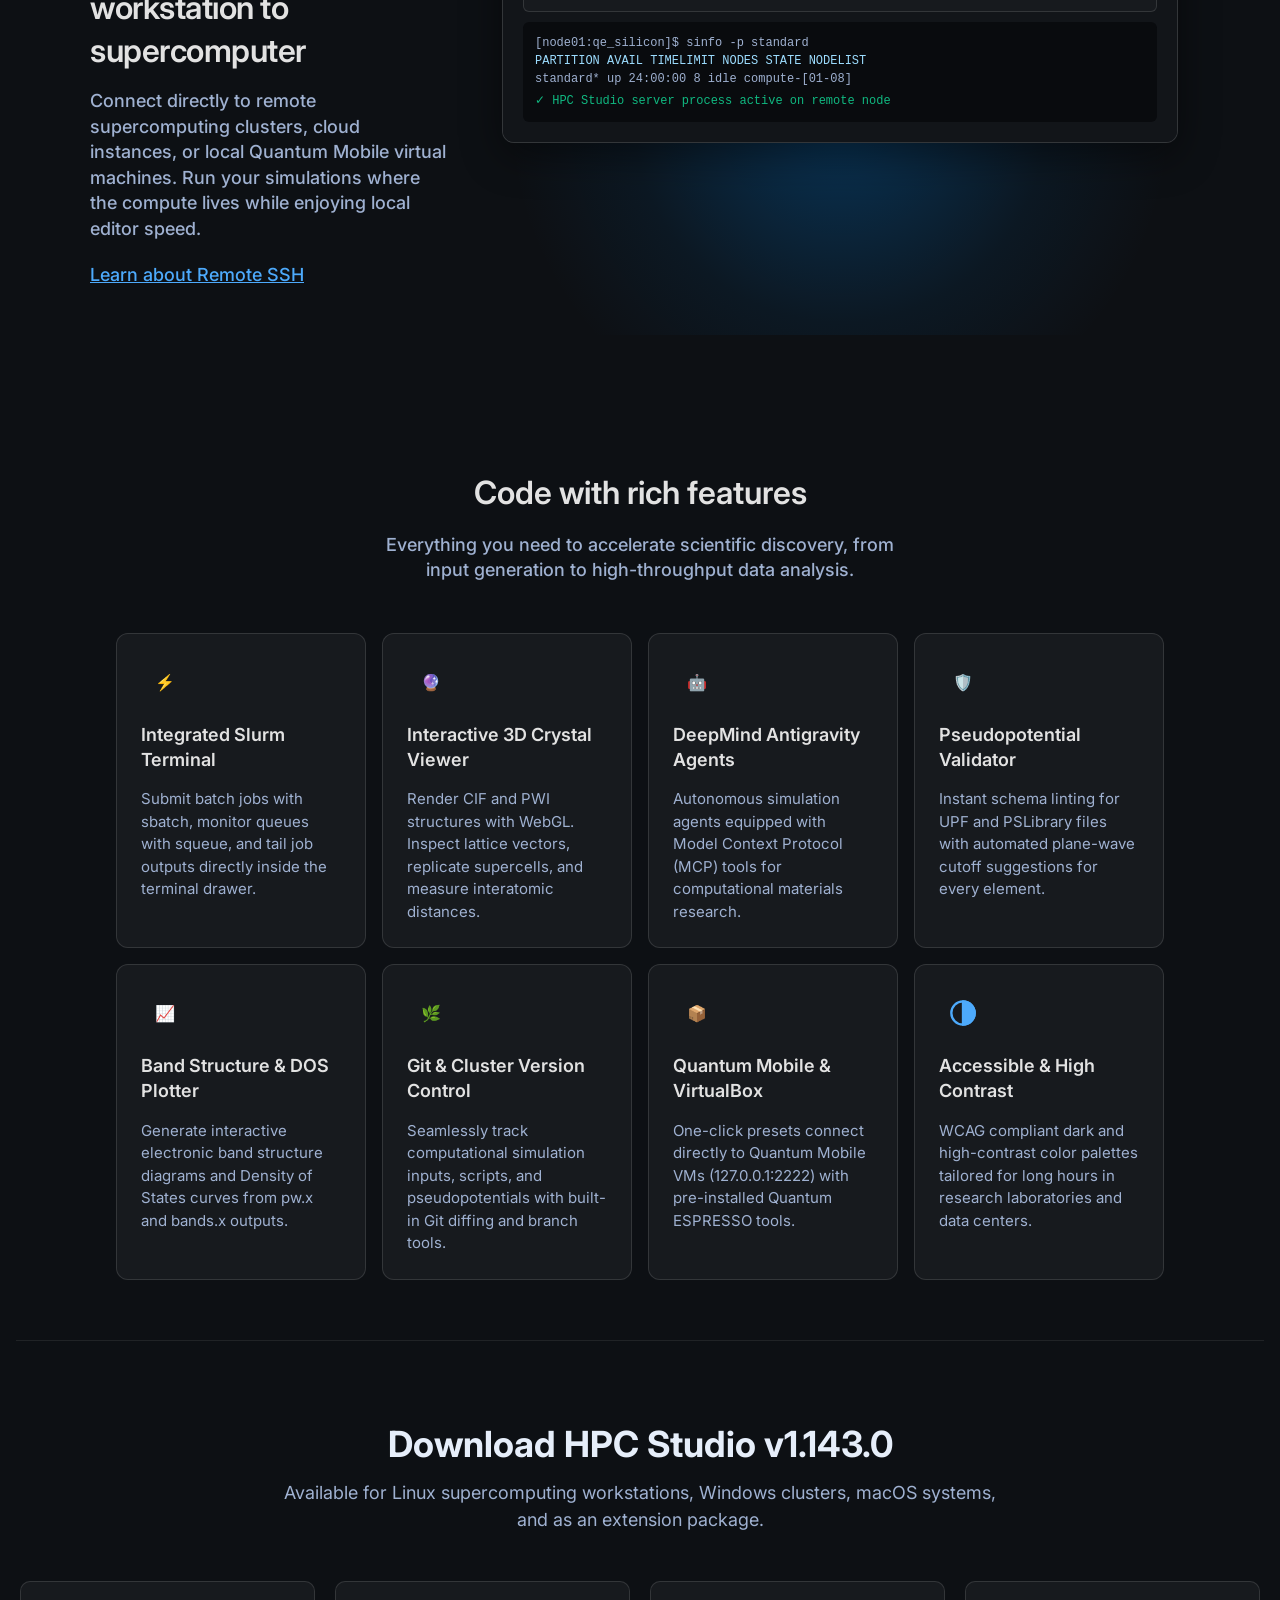
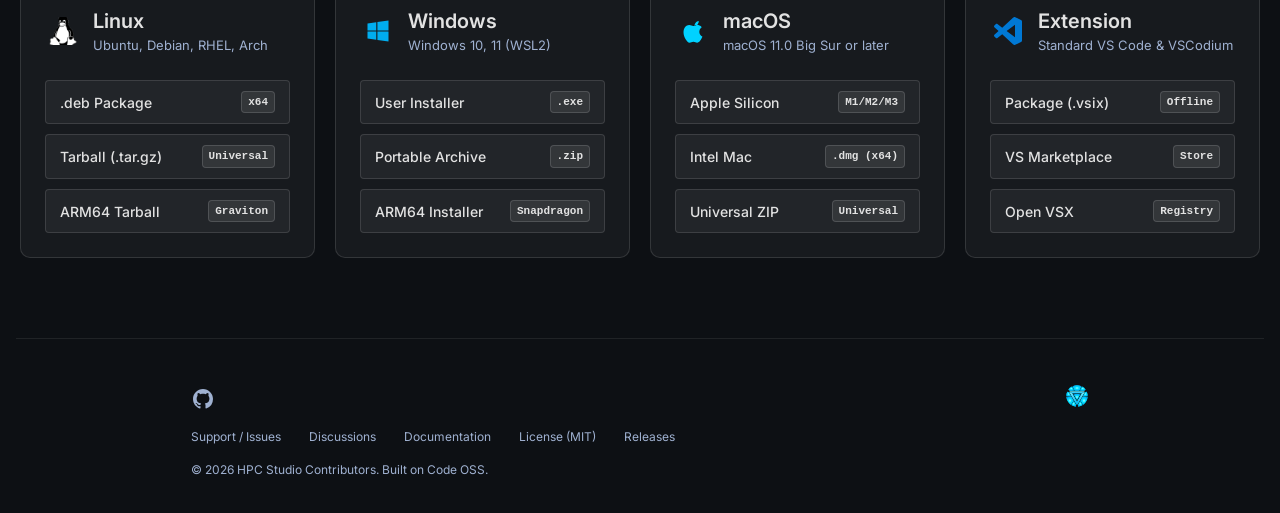
==== commit def11b3a: "feat: implement docs.html 2-column documentation portal and unify all navbar and footer links" ====
--- a/index.html
+++ b/index.html
@@ -33,12 +33,10 @@
         </a>
 
         <nav class="site-links" aria-label="Main Navigation">
-          <a href="#features" class="nav-link-item">Docs</a>
-          <a href="#updates" class="nav-link-item">Updates</a>
-          <a href="#blog" class="nav-link-item">Blog</a>
-          <a href="#api" class="nav-link-item">API</a>
+          <a href="docs.html" class="nav-link-item">Docs</a>
+          <a href="#features" class="nav-link-item">Features</a>
           <a href="#extensions" class="nav-link-item">Extensions</a>
-          <a href="#faq" class="nav-link-item">FAQ</a>
+          <a href="https://github.com/nosedimetuXD/HPC-Studio/releases" target="_blank" rel="noopener noreferrer" class="nav-link-item">Releases</a>
           <a href="https://github.com/nosedimetuXD/HPC-Studio" target="_blank" rel="noopener noreferrer" class="nav-link-item">GitHub</a>
         </nav>
       </div>
@@ -57,7 +55,7 @@
           <span id="theme-toggle-icon" aria-hidden="true">🌙</span>
         </button>
 
-        <a href="https://github.com/nosedimetuXD/HPC-Studio/releases/tag/v1.143.0" class="nav-download-button" data-os-detect-target>
+        <a href="#downloads-matrix" class="nav-download-button">
           <span class="btn-main-text">Download</span>
         </a>
       </div>
@@ -365,7 +363,7 @@
           <p class="section-description-text">
             Deploy autonomous scientific agents to handle repetitive simulation loops. Agents configure ab initio parameters, generate reciprocal k-point grids, diagnose SCF oscillations, and orchestrate Slurm workloads across supercomputing nodes.
           </p>
-          <a href="#ai-workflows" class="section-learn-more-link">Explore AI workflows</a>
+          <a href="docs.html#ai-workflows" class="section-learn-more-link">Explore AI workflows</a>
         </div>
         <div class="section-preview-col">
           <div class="preview-inner-card">
@@ -449,7 +447,7 @@
           <p class="section-description-text">
             Built directly on Code OSS, HPC Studio combines modern developer ergonomics with specialized computational materials tooling. Enjoy instant syntax highlighting, namelist completion for over 400 Quantum ESPRESSO variables, and seamless Git version control.
           </p>
-          <a href="#editor-features" class="section-learn-more-link">Discover core capabilities</a>
+          <a href="docs.html#features" class="section-learn-more-link">Discover core capabilities</a>
         </div>
         <div class="section-preview-col">
           <div class="preview-inner-card">
@@ -657,7 +655,7 @@
           <p class="section-description-text">
             Tailor your research environment to your exact workflow. Choose from dozens of themes, customize keybindings, configure cluster profiles, and create automated simulation pipelines.
           </p>
-          <a href="#customization-guide" class="section-learn-more-link">Explore themes and settings</a>
+          <a href="docs.html#customization" class="section-learn-more-link">Explore themes and settings</a>
         </div>
         <div class="section-preview-col">
           <div class="preview-inner-card">
@@ -705,7 +703,7 @@
           <p class="section-description-text">
             Connect directly to remote supercomputing clusters, cloud instances, or local Quantum Mobile virtual machines. Run your simulations where the compute lives while enjoying local editor speed.
           </p>
-          <a href="#remote-development" class="section-learn-more-link">Learn about Remote SSH</a>
+          <a href="docs.html#remote-ssh" class="section-learn-more-link">Learn about Remote SSH</a>
         </div>
         <div class="section-preview-col">
           <div class="preview-inner-card">
@@ -948,25 +946,18 @@
         </a>
       </div>
 
-      <!-- Legal links row -->
+      <!-- Legal & Resource links row -->
       <div class="footer-legal-row">
-        <a href="#support" class="footer-legal-link">Support</a>
-        <a href="#privacy" class="footer-legal-link">Privacy</a>
-        <a href="#terms" class="footer-legal-link">Terms of Use</a>
+        <a href="https://github.com/nosedimetuXD/HPC-Studio/issues" target="_blank" rel="noopener noreferrer" class="footer-legal-link">Support / Issues</a>
+        <a href="https://github.com/nosedimetuXD/HPC-Studio/discussions" target="_blank" rel="noopener noreferrer" class="footer-legal-link">Discussions</a>
+        <a href="docs.html" class="footer-legal-link">Documentation</a>
         <a href="https://github.com/nosedimetuXD/HPC-Studio/blob/main/LICENSE" target="_blank" rel="noopener noreferrer" class="footer-legal-link">License (MIT)</a>
+        <a href="https://github.com/nosedimetuXD/HPC-Studio/releases" target="_blank" rel="noopener noreferrer" class="footer-legal-link">Releases</a>
       </div>
 
-      <!-- Privacy choices row -->
-      <div class="footer-privacy-row">
-        <div class="privacy-choices-box">
-          <svg class="privacy-choices-icon" viewBox="0 0 36 18" fill="none" xmlns="http://www.w3.org/2000/svg" aria-hidden="true">
-            <rect width="36" height="18" rx="9" fill="#0078D4"/>
-            <path d="M12 9l3 3 7-7" stroke="#FFFFFF" stroke-width="2" stroke-linecap="round" stroke-linejoin="round"/>
-            <circle cx="27" cy="9" r="6" fill="#FFFFFF"/>
-          </svg>
-          <a href="#privacy-choices" class="footer-legal-link">Your Privacy Choices</a>
-        </div>
-        <span style="font-size: 12px; color: var(--text-body);">&copy; 2026 HPC Studio Contributors. Built on Code OSS.</span>
+      <!-- Copyright row -->
+      <div class="footer-copyright-row">
+        <span class="footer-copyright-text">&copy; 2026 HPC Studio Contributors. Built on Code OSS.</span>
       </div>
     </footer>
   </div>
--- a/css/styles.css
+++ b/css/styles.css
@@ -1503,23 +1503,18 @@
   color: var(--text-title);
 }
 
-.footer-privacy-row {
+.footer-copyright-row {
   display: flex;
   flex-direction: row;
   align-items: center;
   gap: 28px;
 }
 
-.privacy-choices-box {
-  display: flex;
-  flex-direction: row;
-  align-items: center;
-  gap: 8px;
-}
-
-.privacy-choices-icon {
-  width: 36px;
-  height: 18px;
+.footer-copyright-text {
+  font-family: var(--font-sans);
+  font-weight: 400;
+  font-size: 12px;
+  line-height: 15px;
   color: var(--text-body);
 }
 
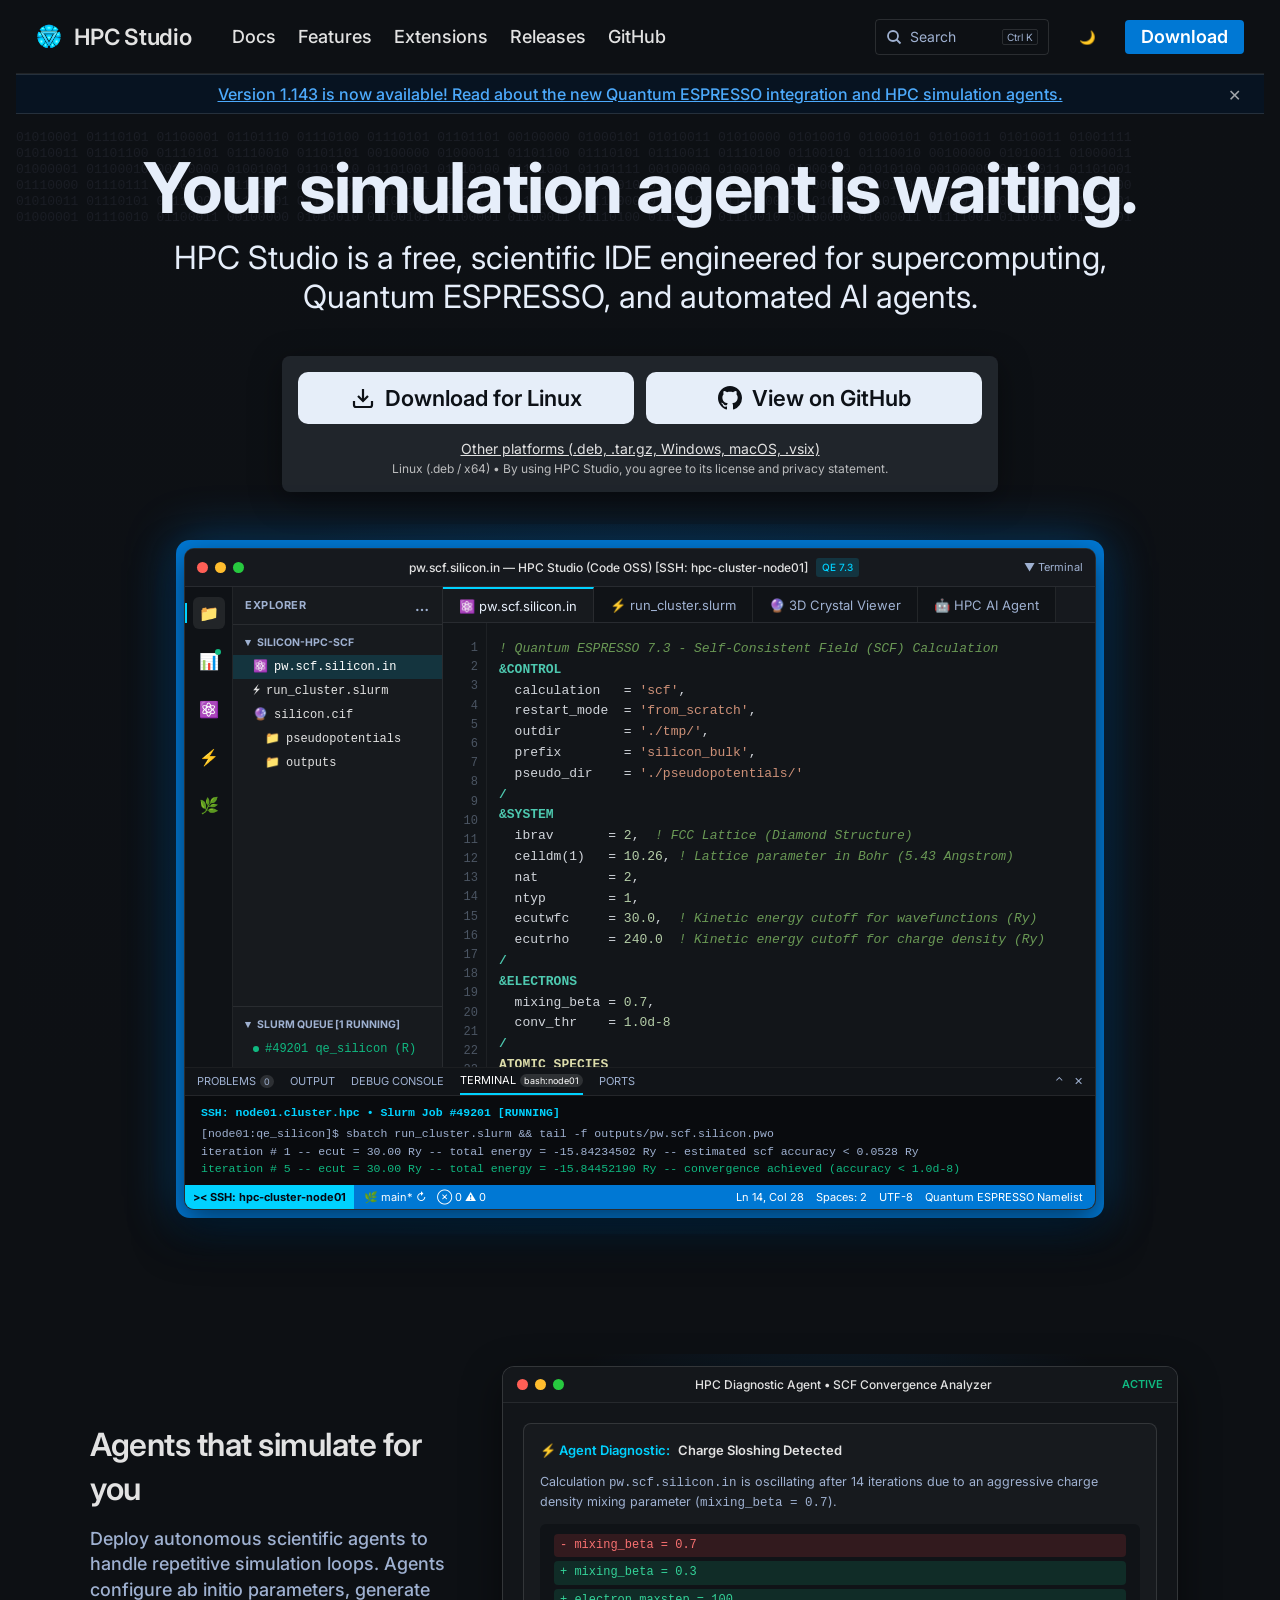
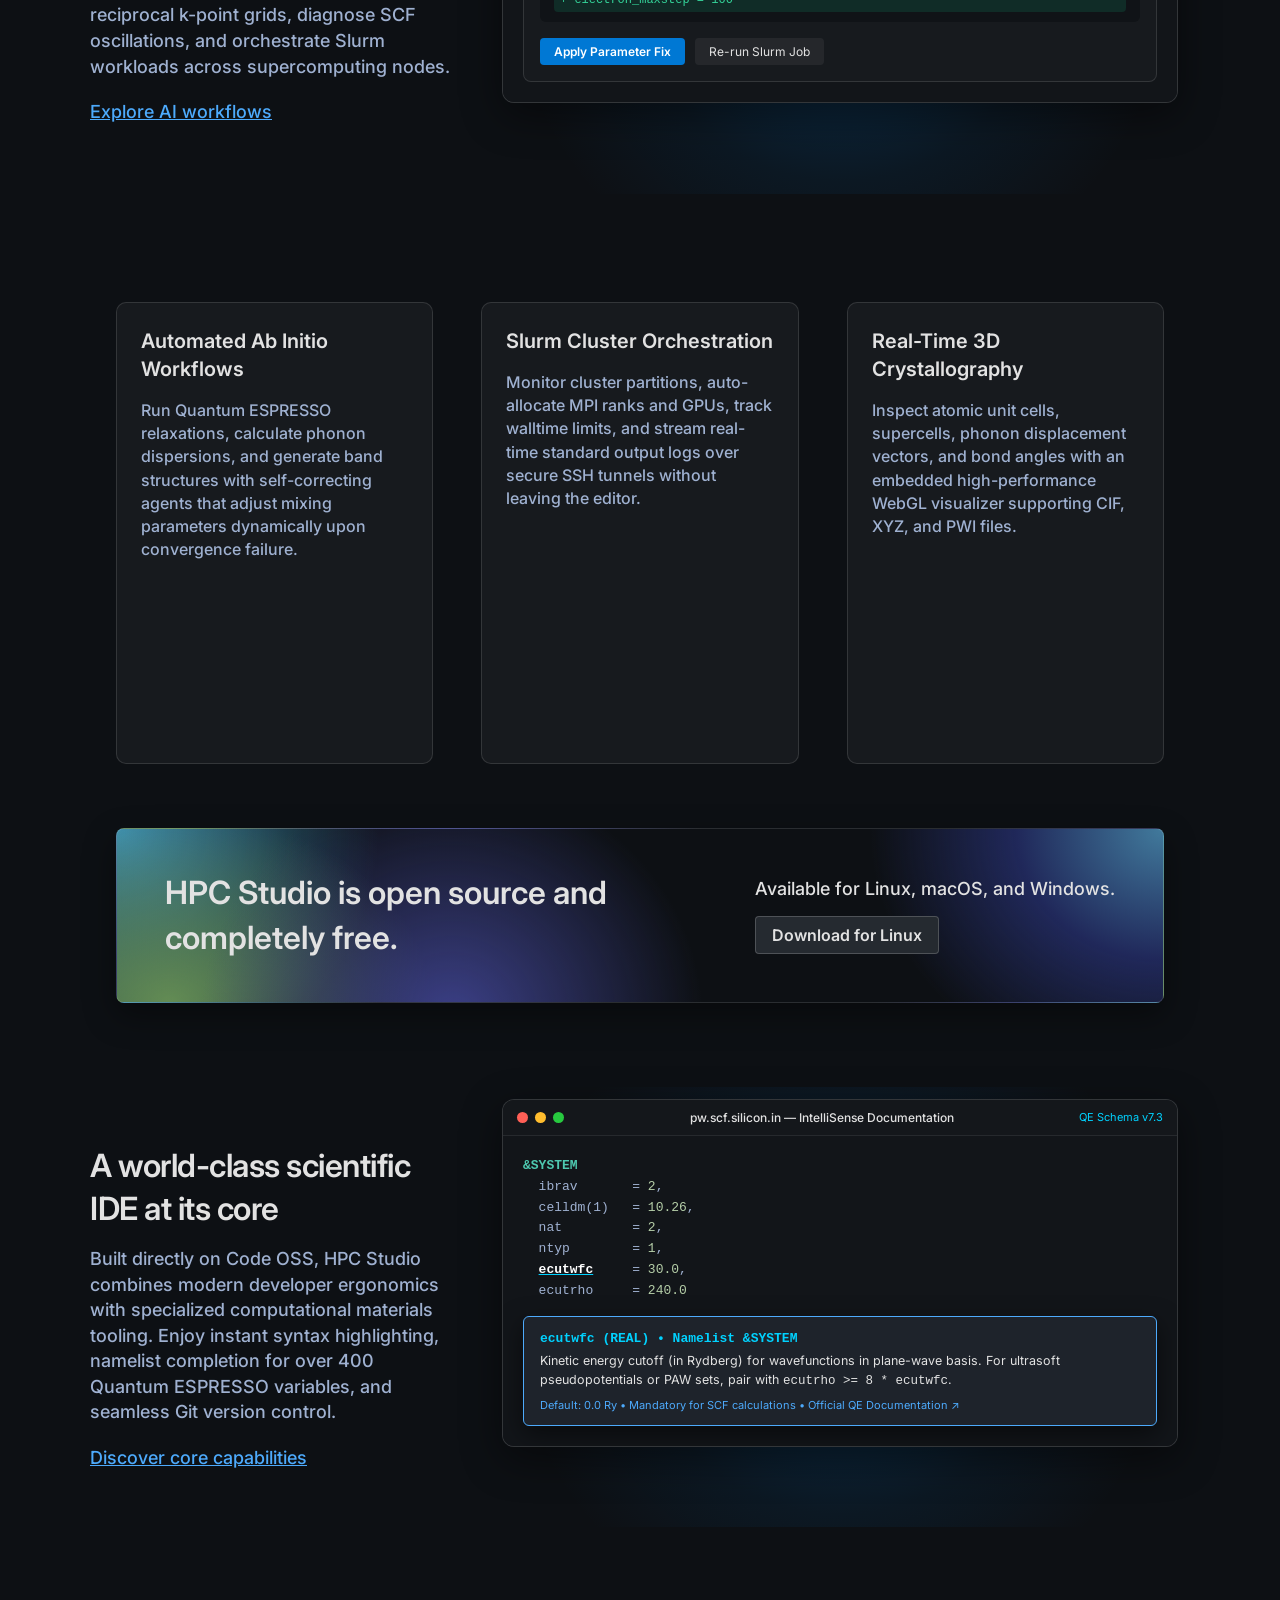
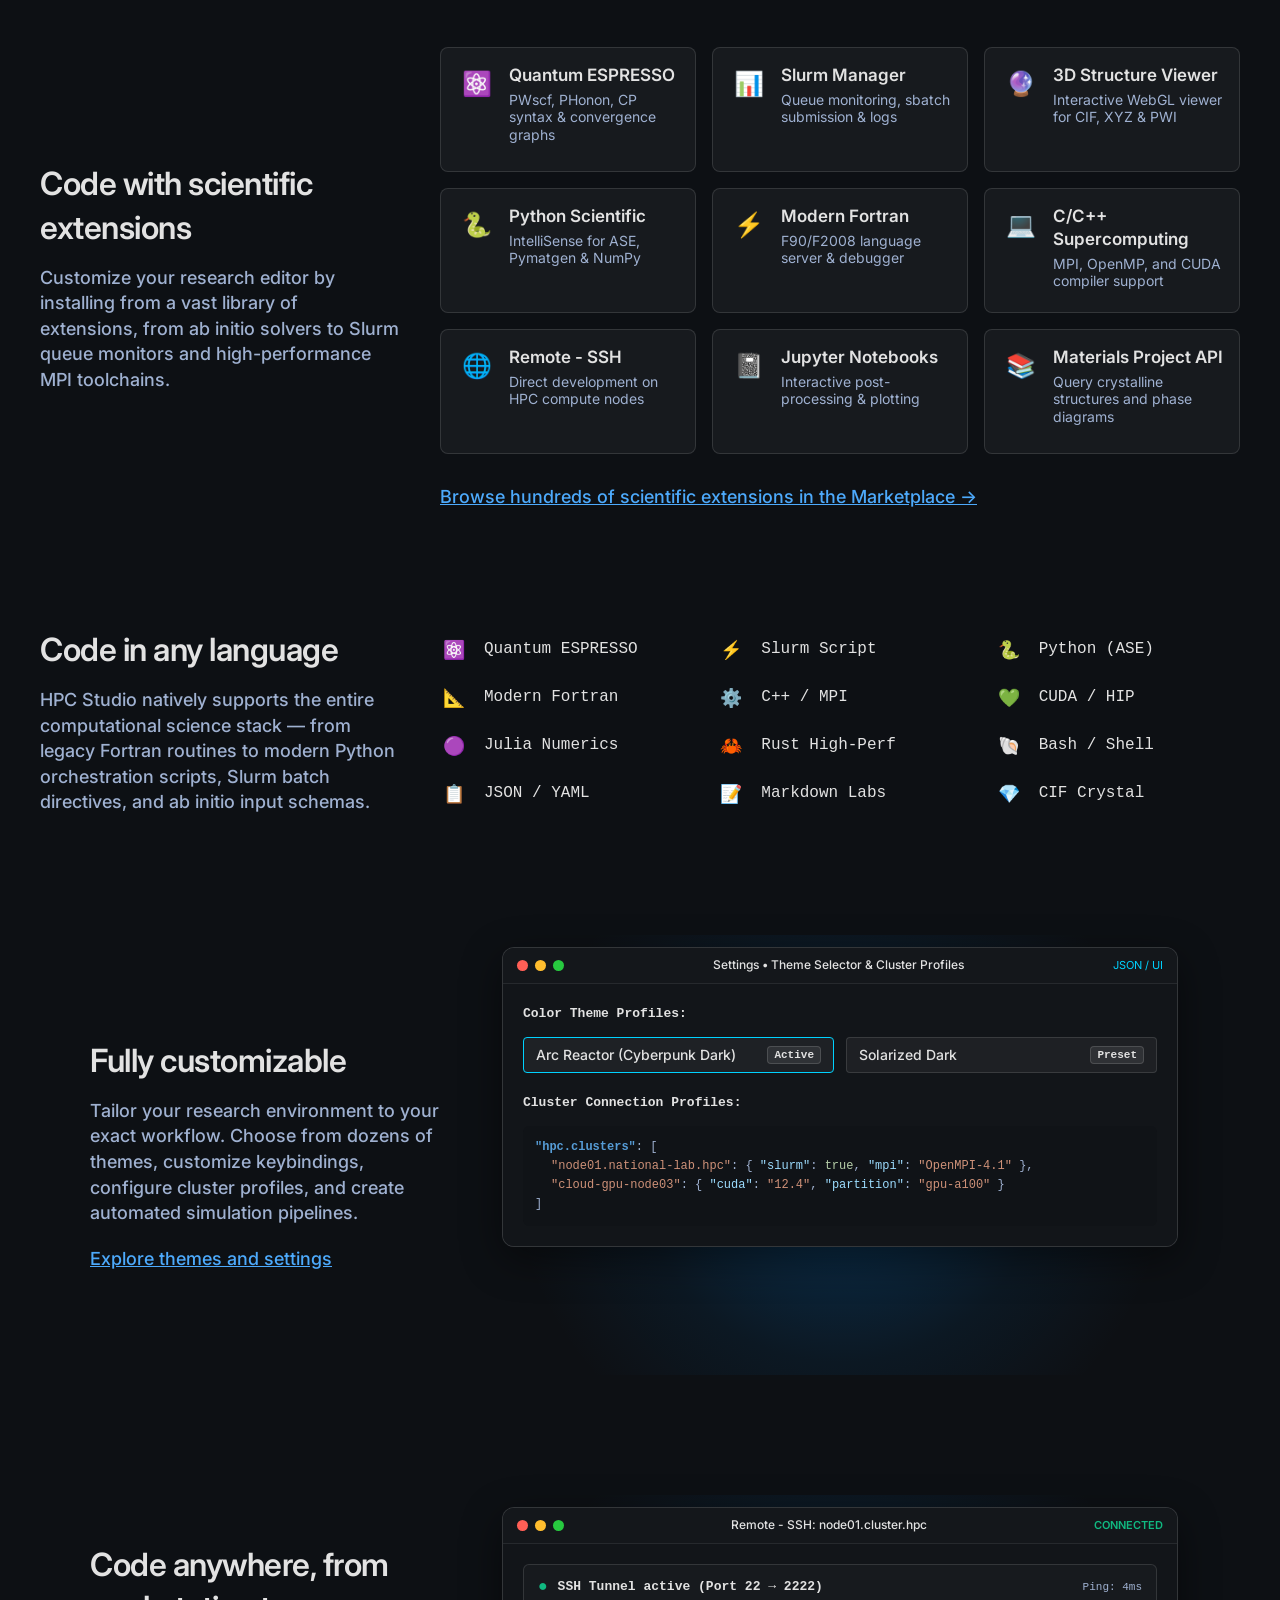
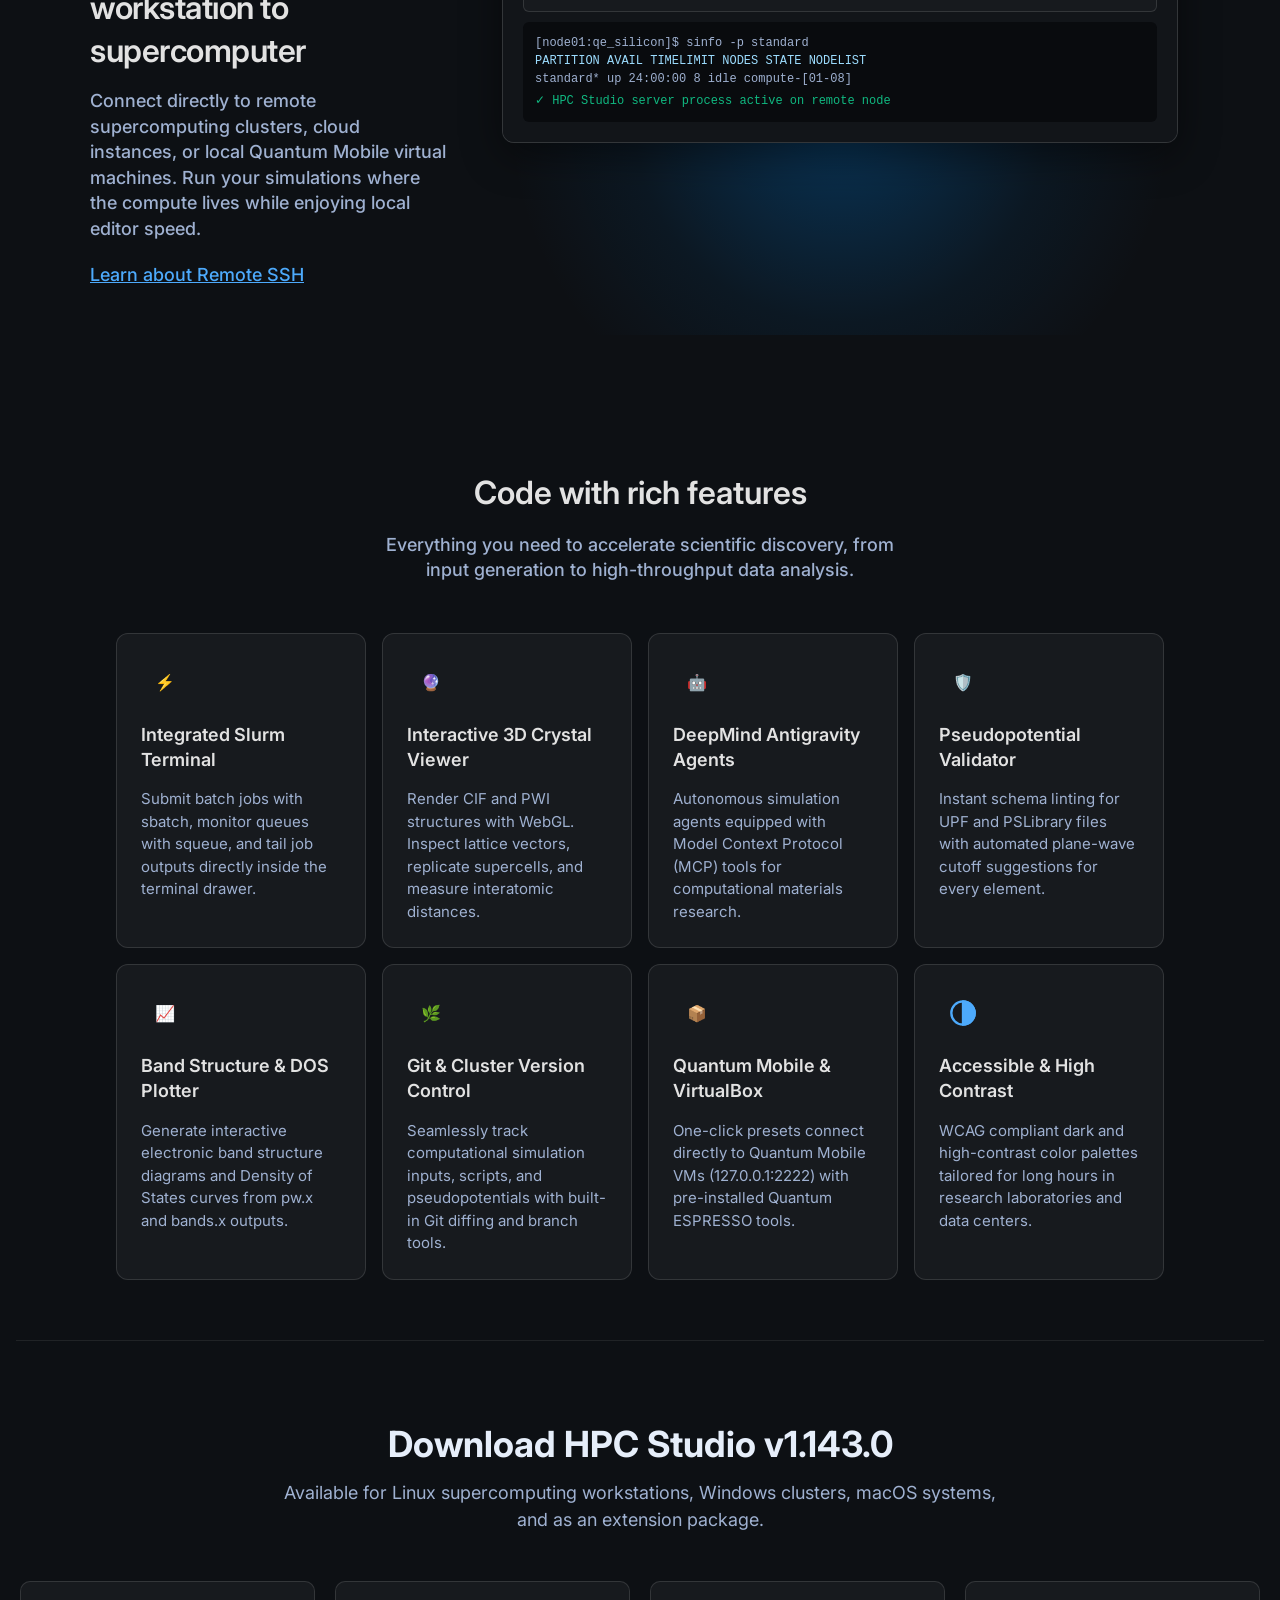
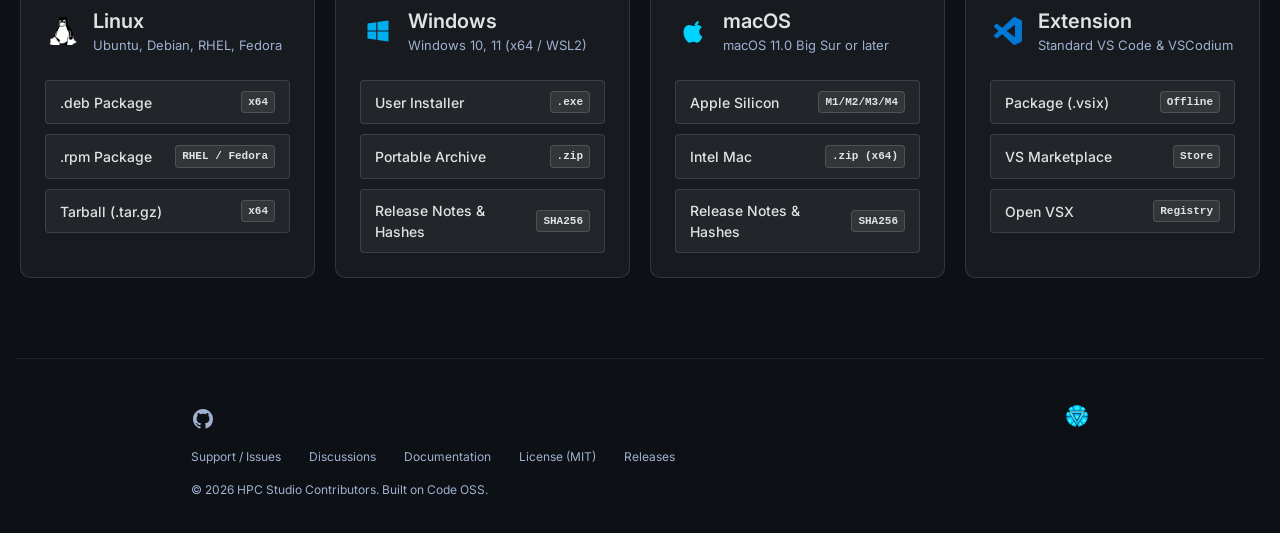
==== commit d0e4ead6: "fix(downloads): sync all OS download URLs with official GitHub Release v1.143.0 binaries" ====
--- a/index.html
+++ b/index.html
@@ -33,9 +33,9 @@
         </a>
 
         <nav class="site-links" aria-label="Main Navigation">
-          <a href="docs.html" class="nav-link-item">Docs</a>
-          <a href="#features" class="nav-link-item">Features</a>
-          <a href="#extensions" class="nav-link-item">Extensions</a>
+          <a href="docs/" class="nav-link-item">Docs</a>
+          <a href="features/" class="nav-link-item">Features</a>
+          <a href="extensions/" class="nav-link-item">Extensions</a>
           <a href="https://github.com/nosedimetuXD/HPC-Studio/releases" target="_blank" rel="noopener noreferrer" class="nav-link-item">Releases</a>
           <a href="https://github.com/nosedimetuXD/HPC-Studio" target="_blank" rel="noopener noreferrer" class="nav-link-item">GitHub</a>
         </nav>
@@ -822,7 +822,7 @@
               </div>
               <div>
                 <h3 class="dl-platform-title">Linux</h3>
-                <div class="dl-platform-badge">Ubuntu, Debian, RHEL, Arch</div>
+                <div class="dl-platform-badge">Ubuntu, Debian, RHEL, Fedora</div>
               </div>
             </div>
             <div class="dl-buttons-stack">
@@ -830,13 +830,13 @@
                 <span>.deb Package</span>
                 <span class="file-badge">x64</span>
               </a>
-              <a href="https://github.com/nosedimetuXD/HPC-Studio/releases/download/v1.143.0/hpc-studio-1.143.0.tar.gz" class="dl-action-link">
+              <a href="https://github.com/nosedimetuXD/HPC-Studio/releases/download/v1.143.0/hpc-studio-1.143.0.x86_64.rpm" class="dl-action-link">
+                <span>.rpm Package</span>
+                <span class="file-badge">RHEL / Fedora</span>
+              </a>
+              <a href="https://github.com/nosedimetuXD/HPC-Studio/releases/download/v1.143.0/hpc-studio-linux-x64-1.143.0.tar.gz" class="dl-action-link">
                 <span>Tarball (.tar.gz)</span>
-                <span class="file-badge">Universal</span>
-              </a>
-              <a href="https://github.com/nosedimetuXD/HPC-Studio/releases/download/v1.143.0/hpc-studio-1.143.0-arm64.tar.gz" class="dl-action-link">
-                <span>ARM64 Tarball</span>
-                <span class="file-badge">Graviton</span>
+                <span class="file-badge">x64</span>
               </a>
             </div>
           </div>
@@ -850,21 +850,21 @@
               </div>
               <div>
                 <h3 class="dl-platform-title">Windows</h3>
-                <div class="dl-platform-badge">Windows 10, 11 (WSL2)</div>
+                <div class="dl-platform-badge">Windows 10, 11 (x64 / WSL2)</div>
               </div>
             </div>
             <div class="dl-buttons-stack">
-              <a href="https://github.com/nosedimetuXD/HPC-Studio/releases/download/v1.143.0/HPC-Studio-Setup-1.143.0.exe" class="dl-action-link">
+              <a href="https://github.com/nosedimetuXD/HPC-Studio/releases/download/v1.143.0/hpc-studio-1.143.0-setup.exe" class="dl-action-link">
                 <span>User Installer</span>
                 <span class="file-badge">.exe</span>
               </a>
-              <a href="https://github.com/nosedimetuXD/HPC-Studio/releases/download/v1.143.0/HPC-Studio-win32-x64-1.143.0.zip" class="dl-action-link">
+              <a href="https://github.com/nosedimetuXD/HPC-Studio/releases/download/v1.143.0/hpc-studio-win32-x64-1.143.0.zip" class="dl-action-link">
                 <span>Portable Archive</span>
                 <span class="file-badge">.zip</span>
               </a>
-              <a href="https://github.com/nosedimetuXD/HPC-Studio/releases/download/v1.143.0/HPC-Studio-Setup-1.143.0-arm64.exe" class="dl-action-link">
-                <span>ARM64 Installer</span>
-                <span class="file-badge">Snapdragon</span>
+              <a href="https://github.com/nosedimetuXD/HPC-Studio/releases/tag/v1.143.0" target="_blank" rel="noopener noreferrer" class="dl-action-link">
+                <span>Release Notes &amp; Hashes</span>
+                <span class="file-badge">SHA256</span>
               </a>
             </div>
           </div>
@@ -882,17 +882,17 @@
               </div>
             </div>
             <div class="dl-buttons-stack">
-              <a href="https://github.com/nosedimetuXD/HPC-Studio/releases/download/v1.143.0/HPC-Studio-1.143.0-arm64.dmg" class="dl-action-link">
+              <a href="https://github.com/nosedimetuXD/HPC-Studio/releases/download/v1.143.0/hpc-studio-darwin-arm64-1.143.0.zip" class="dl-action-link">
                 <span>Apple Silicon</span>
-                <span class="file-badge">M1/M2/M3</span>
-              </a>
-              <a href="https://github.com/nosedimetuXD/HPC-Studio/releases/download/v1.143.0/HPC-Studio-1.143.0-x64.dmg" class="dl-action-link">
+                <span class="file-badge">M1/M2/M3/M4</span>
+              </a>
+              <a href="https://github.com/nosedimetuXD/HPC-Studio/releases/download/v1.143.0/hpc-studio-darwin-x64-1.143.0.zip" class="dl-action-link">
                 <span>Intel Mac</span>
-                <span class="file-badge">.dmg (x64)</span>
-              </a>
-              <a href="https://github.com/nosedimetuXD/HPC-Studio/releases/download/v1.143.0/HPC-Studio-darwin-universal-1.143.0.zip" class="dl-action-link">
-                <span>Universal ZIP</span>
-                <span class="file-badge">Universal</span>
+                <span class="file-badge">.zip (x64)</span>
+              </a>
+              <a href="https://github.com/nosedimetuXD/HPC-Studio/releases/tag/v1.143.0" target="_blank" rel="noopener noreferrer" class="dl-action-link">
+                <span>Release Notes &amp; Hashes</span>
+                <span class="file-badge">SHA256</span>
               </a>
             </div>
           </div>
@@ -910,7 +910,7 @@
               </div>
             </div>
             <div class="dl-buttons-stack">
-              <a href="https://github.com/nosedimetuXD/HPC-Studio/releases/download/v1.143.0/hpc-studio-extension-1.143.0.vsix" class="dl-action-link">
+              <a href="https://github.com/nosedimetuXD/HPC-Studio/releases/download/v1.143.0/hpc-studio.vsix" class="dl-action-link">
                 <span>Package (.vsix)</span>
                 <span class="file-badge">Offline</span>
               </a>
@@ -950,7 +950,7 @@
       <div class="footer-legal-row">
         <a href="https://github.com/nosedimetuXD/HPC-Studio/issues" target="_blank" rel="noopener noreferrer" class="footer-legal-link">Support / Issues</a>
         <a href="https://github.com/nosedimetuXD/HPC-Studio/discussions" target="_blank" rel="noopener noreferrer" class="footer-legal-link">Discussions</a>
-        <a href="docs.html" class="footer-legal-link">Documentation</a>
+        <a href="docs/" class="footer-legal-link">Documentation</a>
         <a href="https://github.com/nosedimetuXD/HPC-Studio/blob/main/LICENSE" target="_blank" rel="noopener noreferrer" class="footer-legal-link">License (MIT)</a>
         <a href="https://github.com/nosedimetuXD/HPC-Studio/releases" target="_blank" rel="noopener noreferrer" class="footer-legal-link">Releases</a>
       </div>
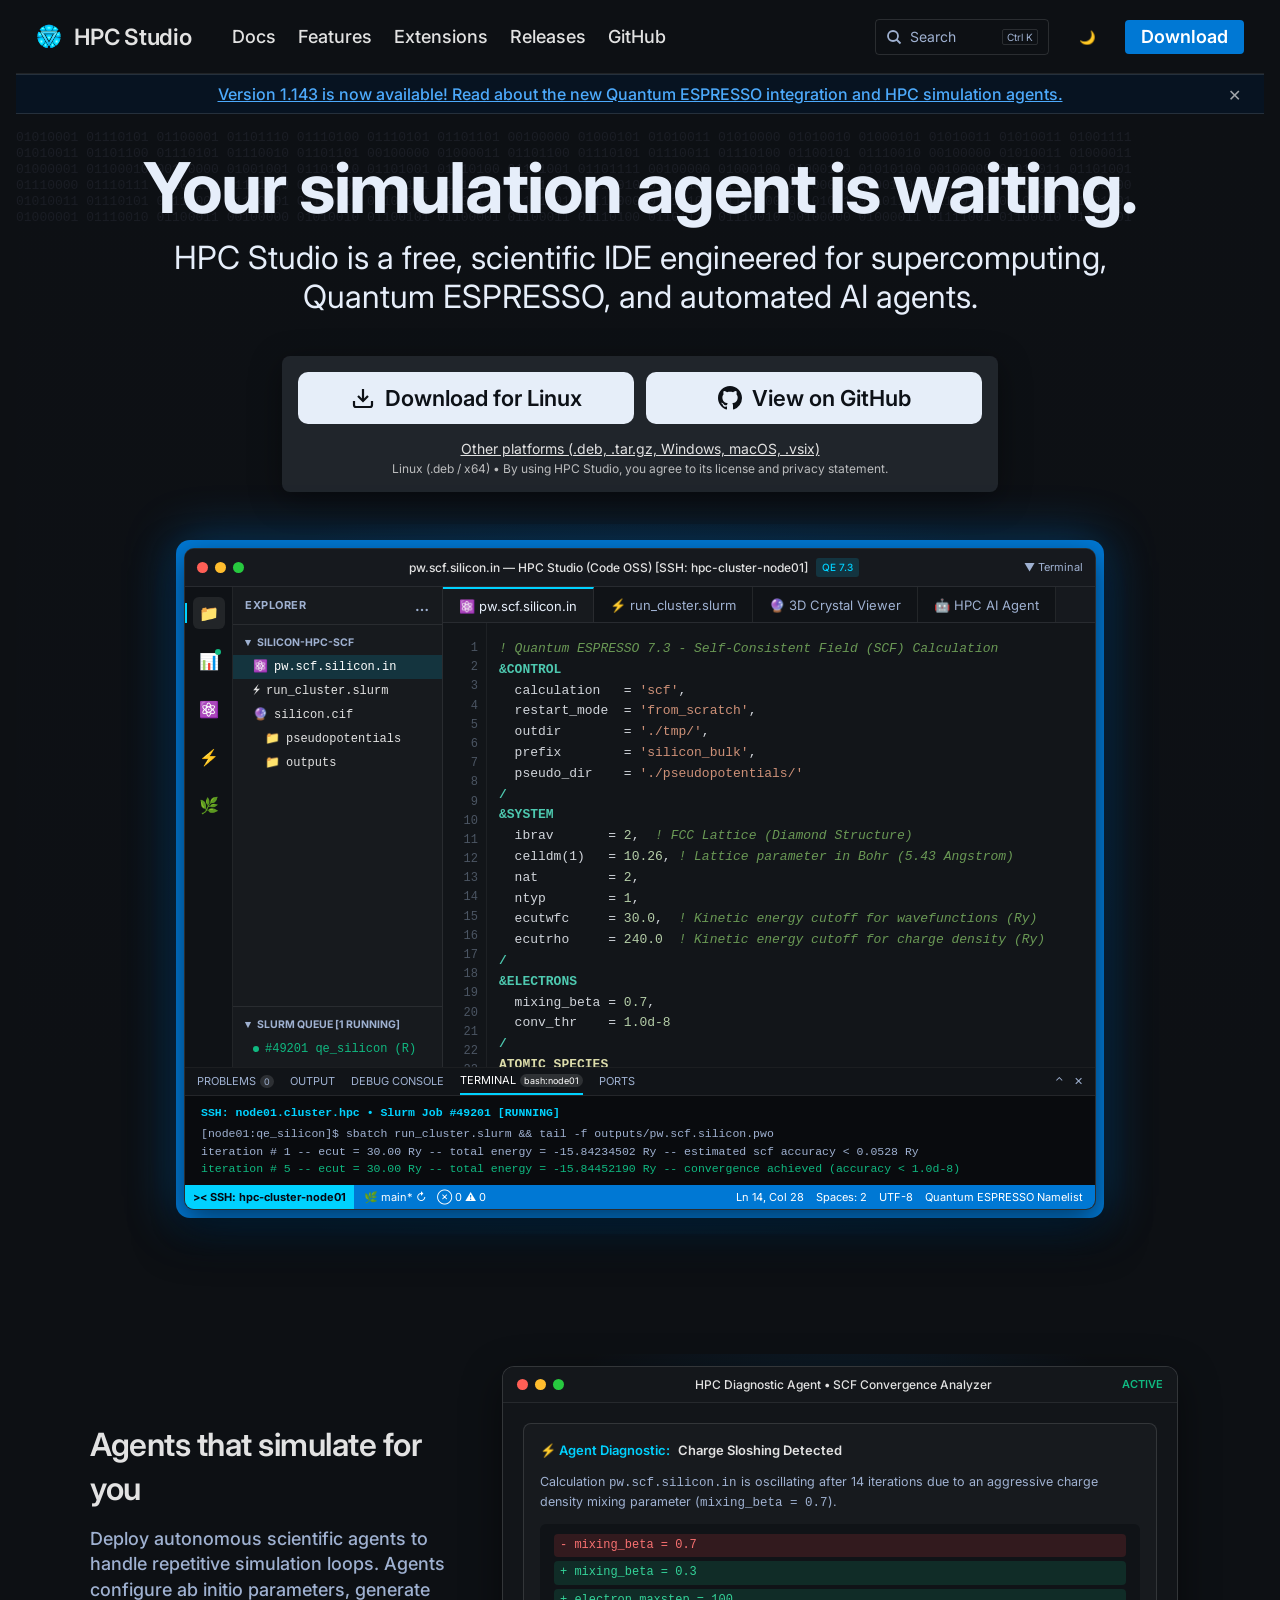
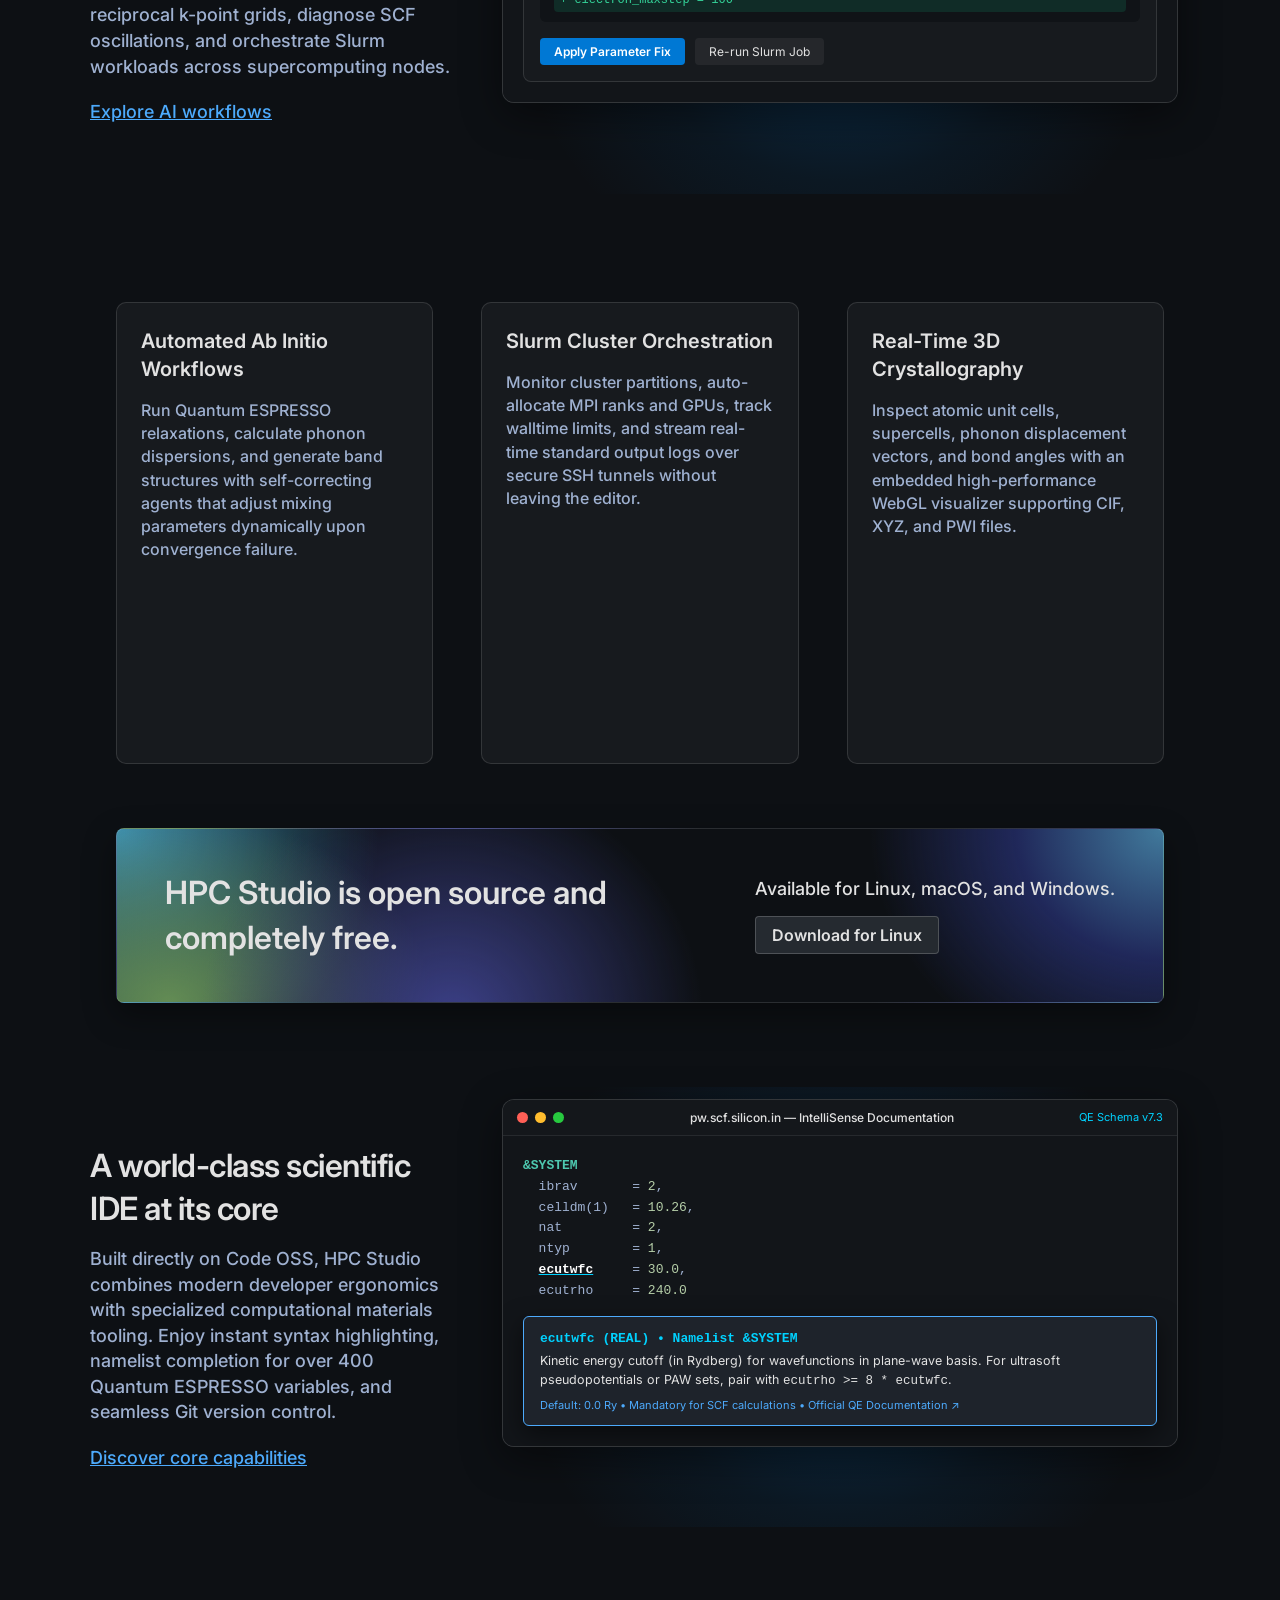
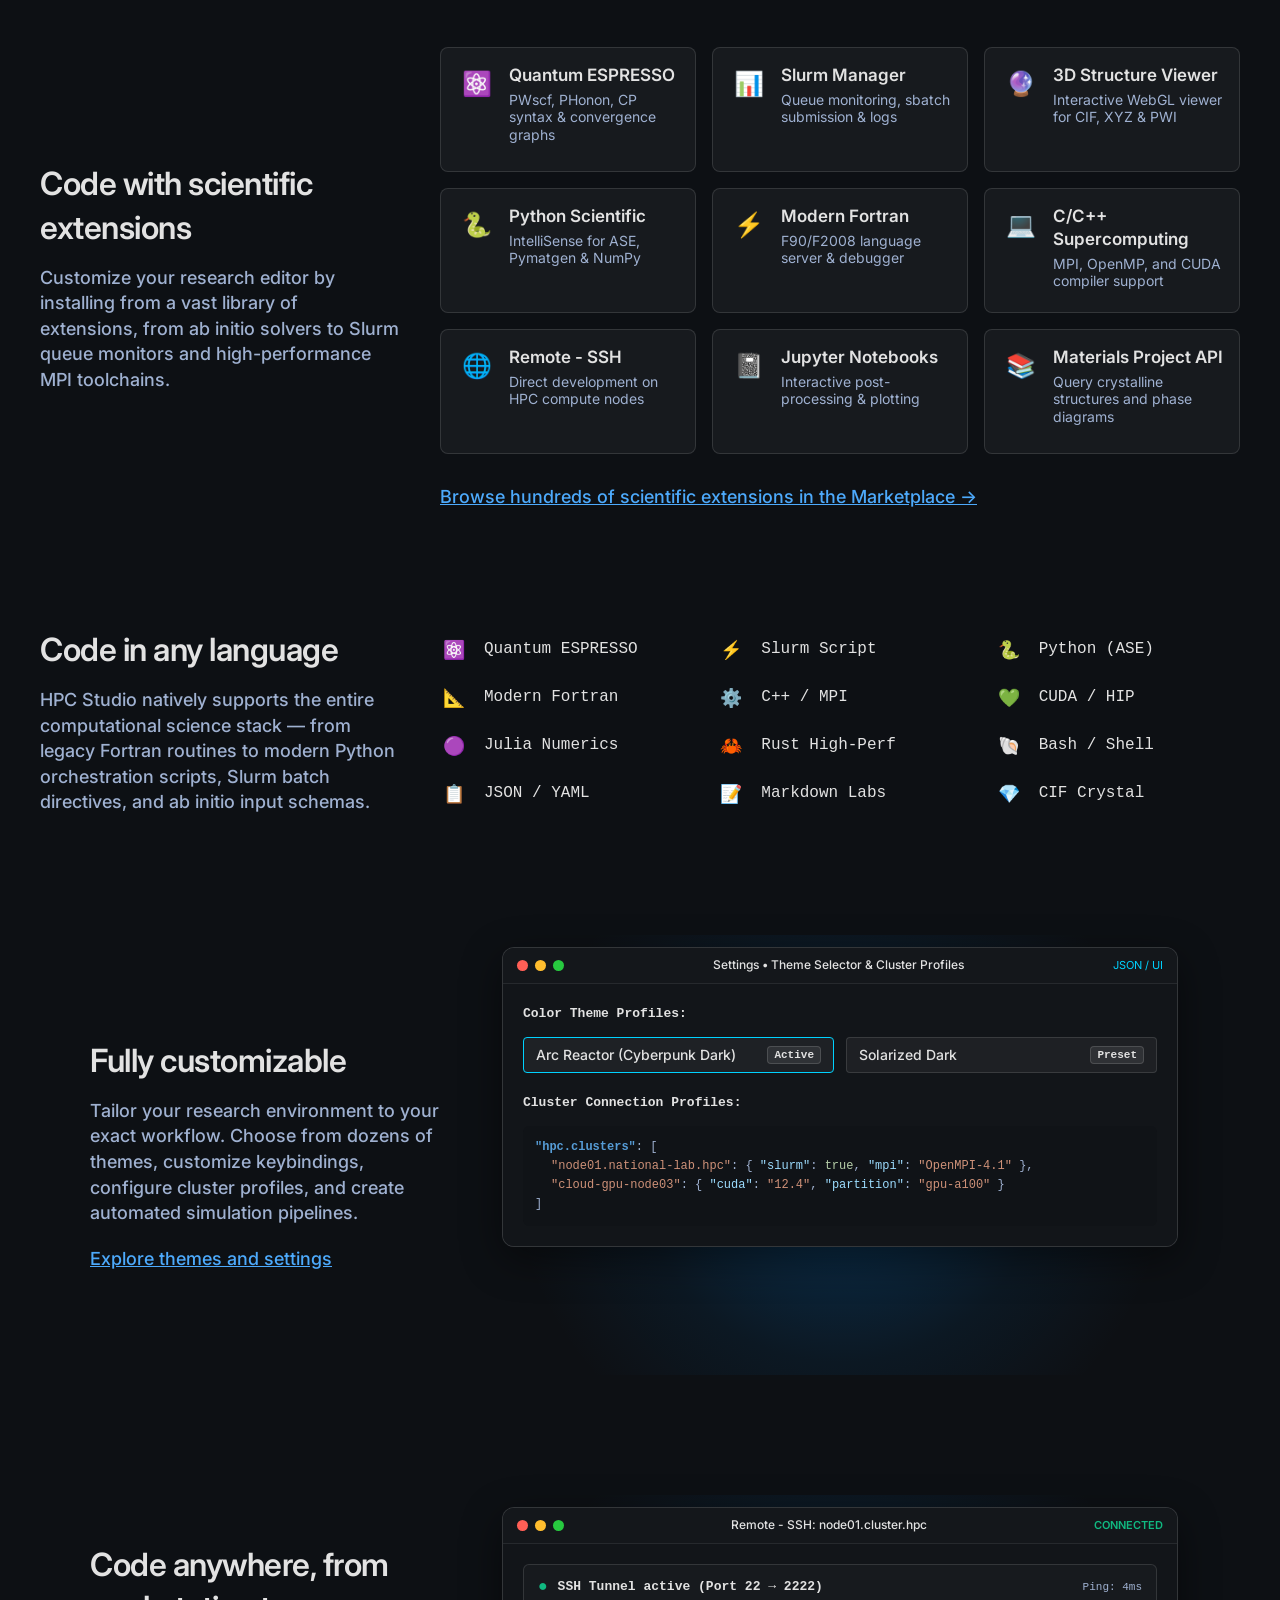
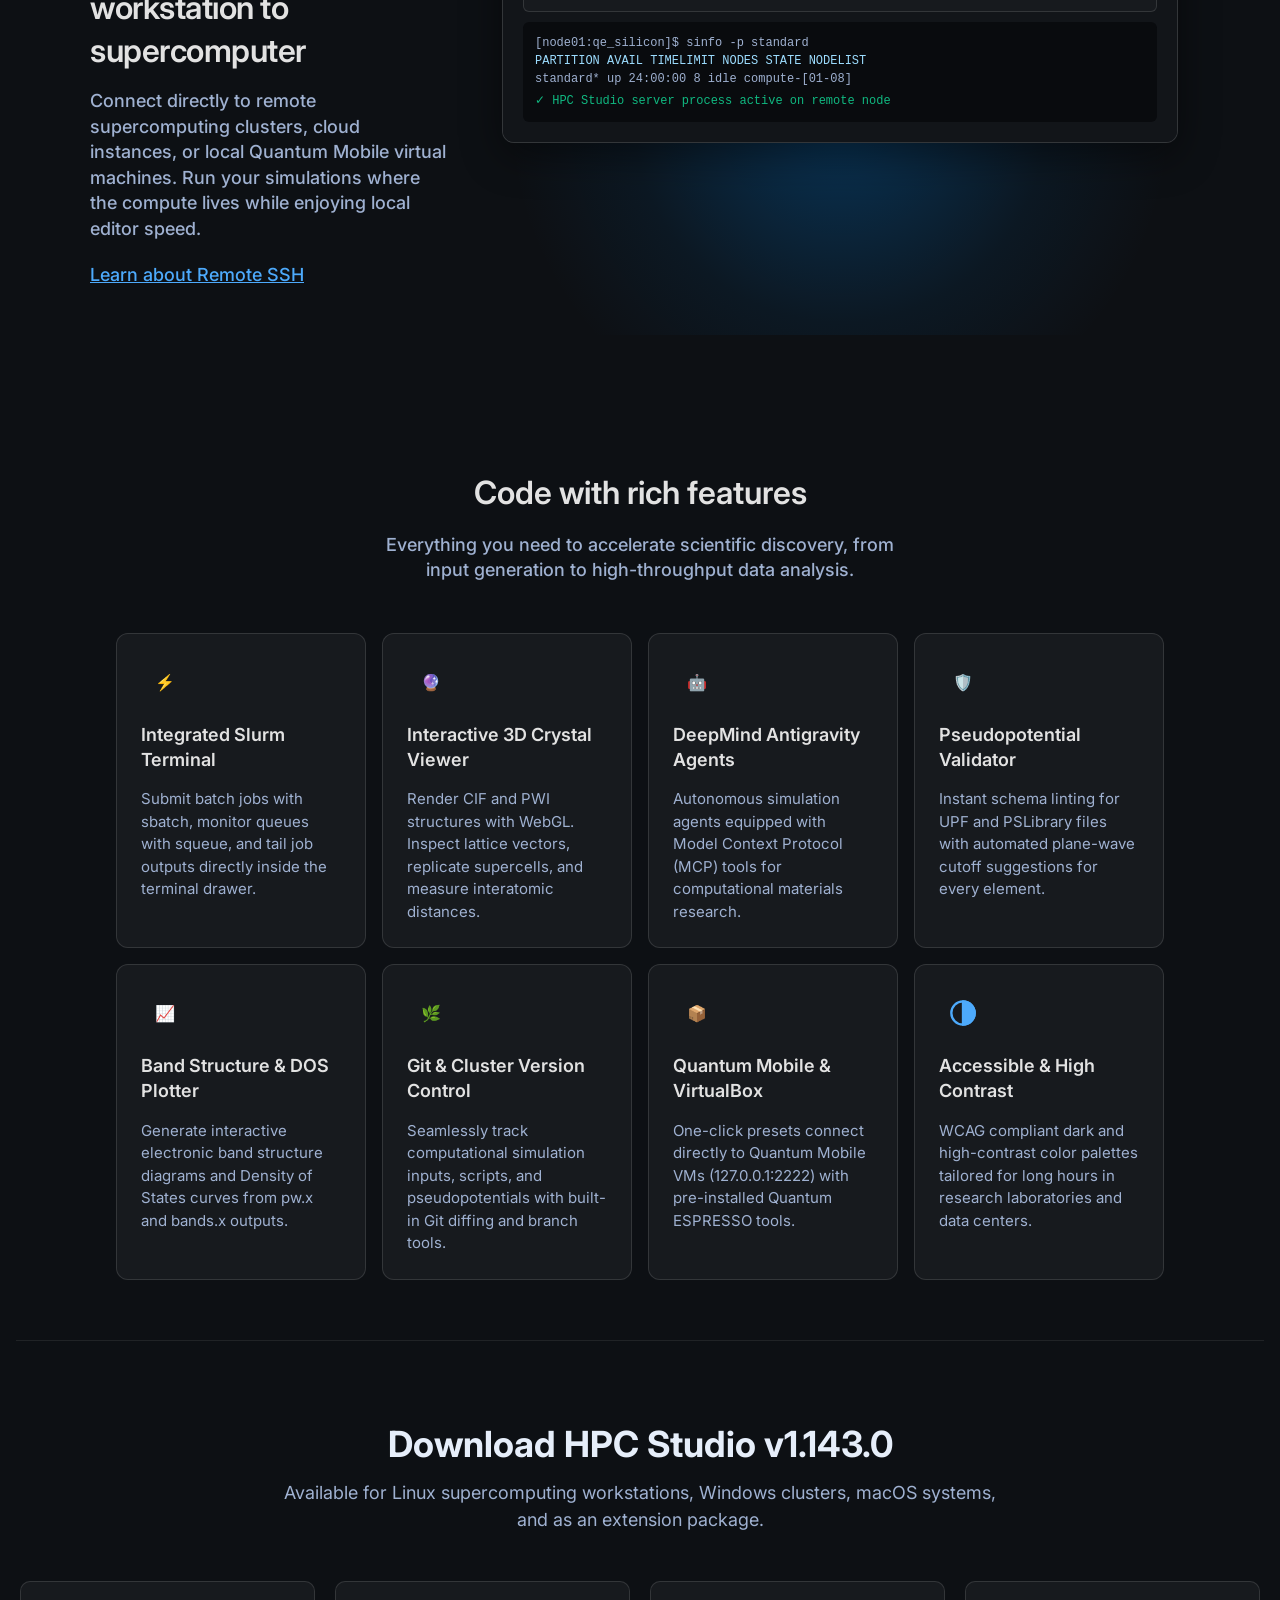
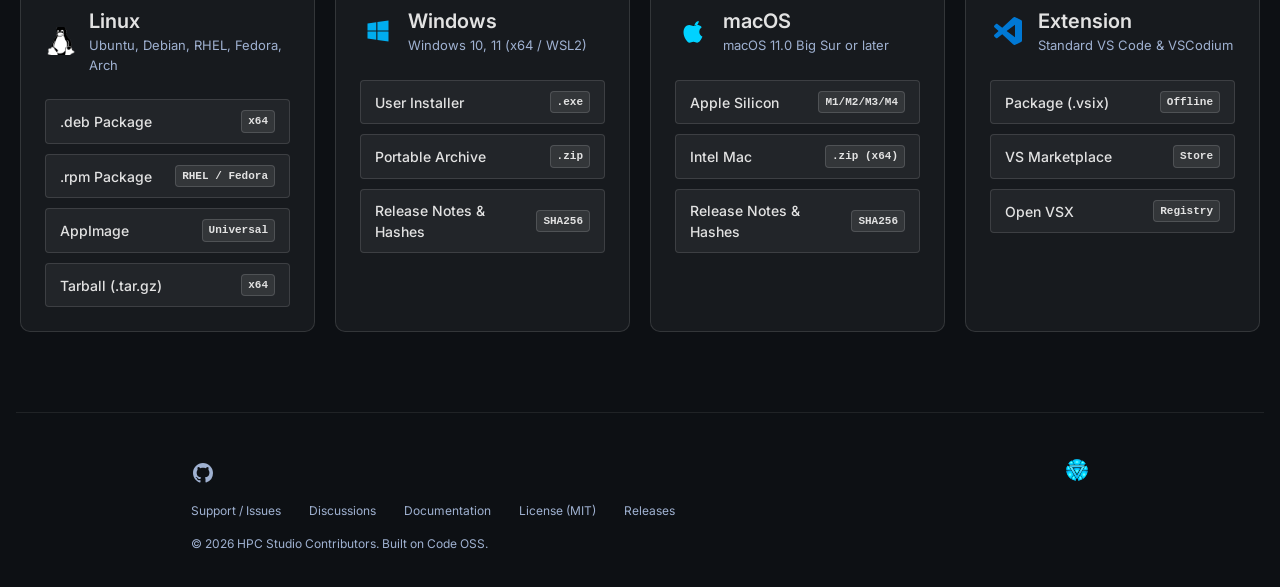
==== commit 9ea89d2a: "feat(downloads): add AppImage and Arch Linux to downloads matrix and documentation" ====
--- a/index.html
+++ b/index.html
@@ -822,7 +822,7 @@
               </div>
               <div>
                 <h3 class="dl-platform-title">Linux</h3>
-                <div class="dl-platform-badge">Ubuntu, Debian, RHEL, Fedora</div>
+                <div class="dl-platform-badge">Ubuntu, Debian, RHEL, Fedora, Arch</div>
               </div>
             </div>
             <div class="dl-buttons-stack">
@@ -833,6 +833,10 @@
               <a href="https://github.com/nosedimetuXD/HPC-Studio/releases/download/v1.143.0/hpc-studio-1.143.0.x86_64.rpm" class="dl-action-link">
                 <span>.rpm Package</span>
                 <span class="file-badge">RHEL / Fedora</span>
+              </a>
+              <a href="https://github.com/nosedimetuXD/HPC-Studio/releases/download/v1.143.0/hpc-studio-1.143.0-x64.AppImage" class="dl-action-link">
+                <span>AppImage</span>
+                <span class="file-badge">Universal</span>
               </a>
               <a href="https://github.com/nosedimetuXD/HPC-Studio/releases/download/v1.143.0/hpc-studio-linux-x64-1.143.0.tar.gz" class="dl-action-link">
                 <span>Tarball (.tar.gz)</span>
